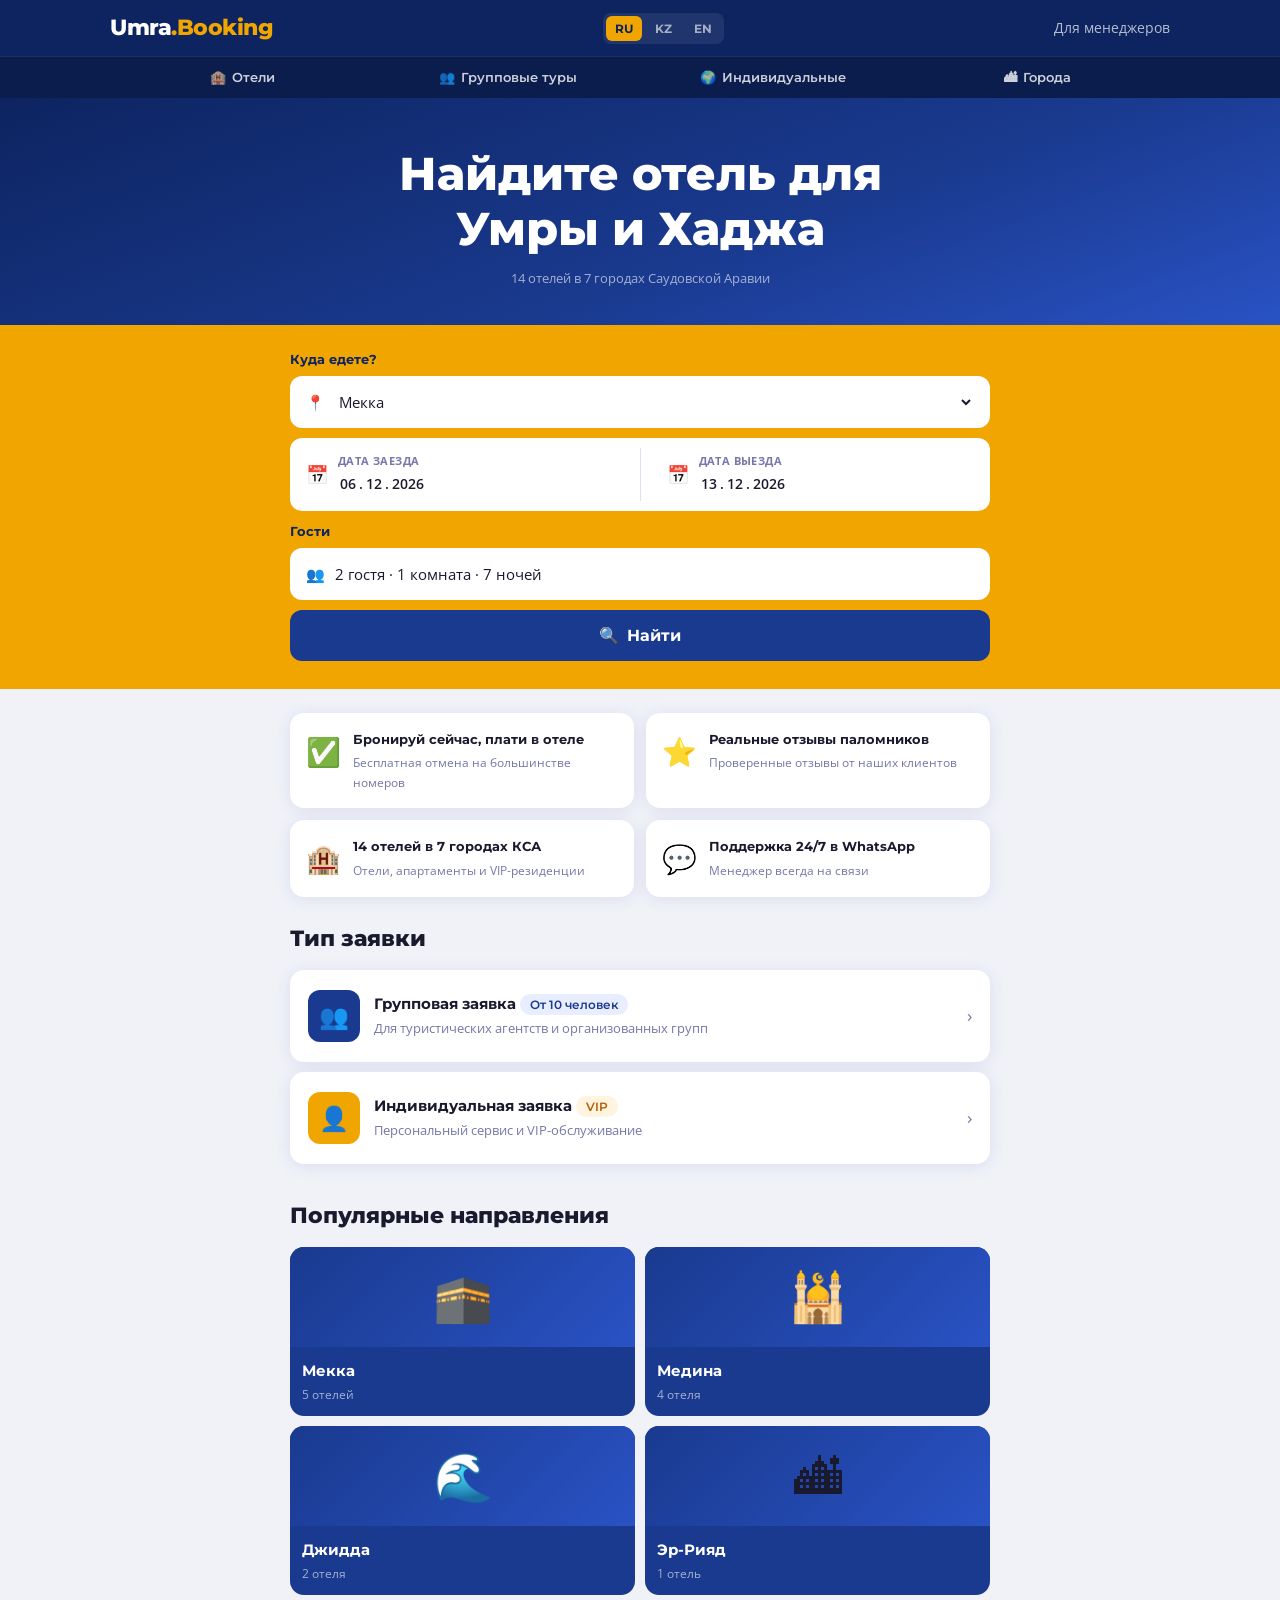
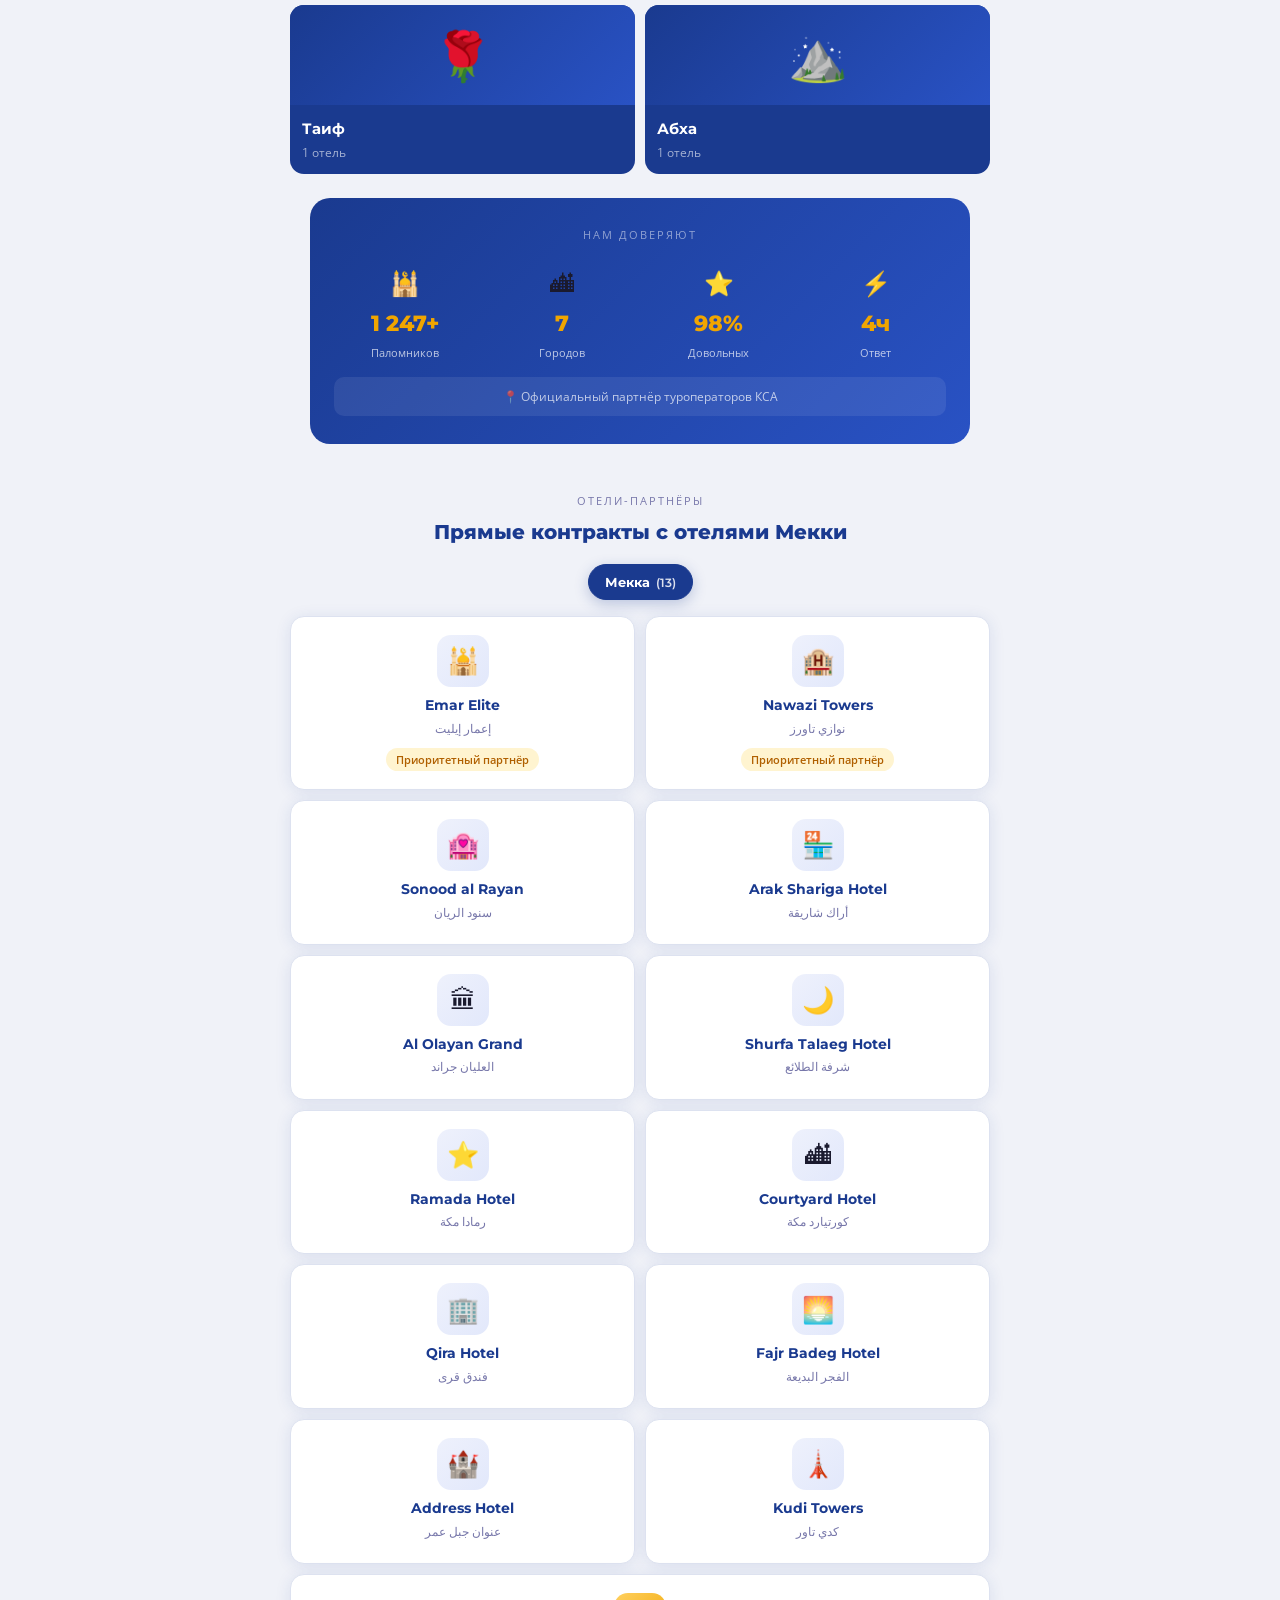
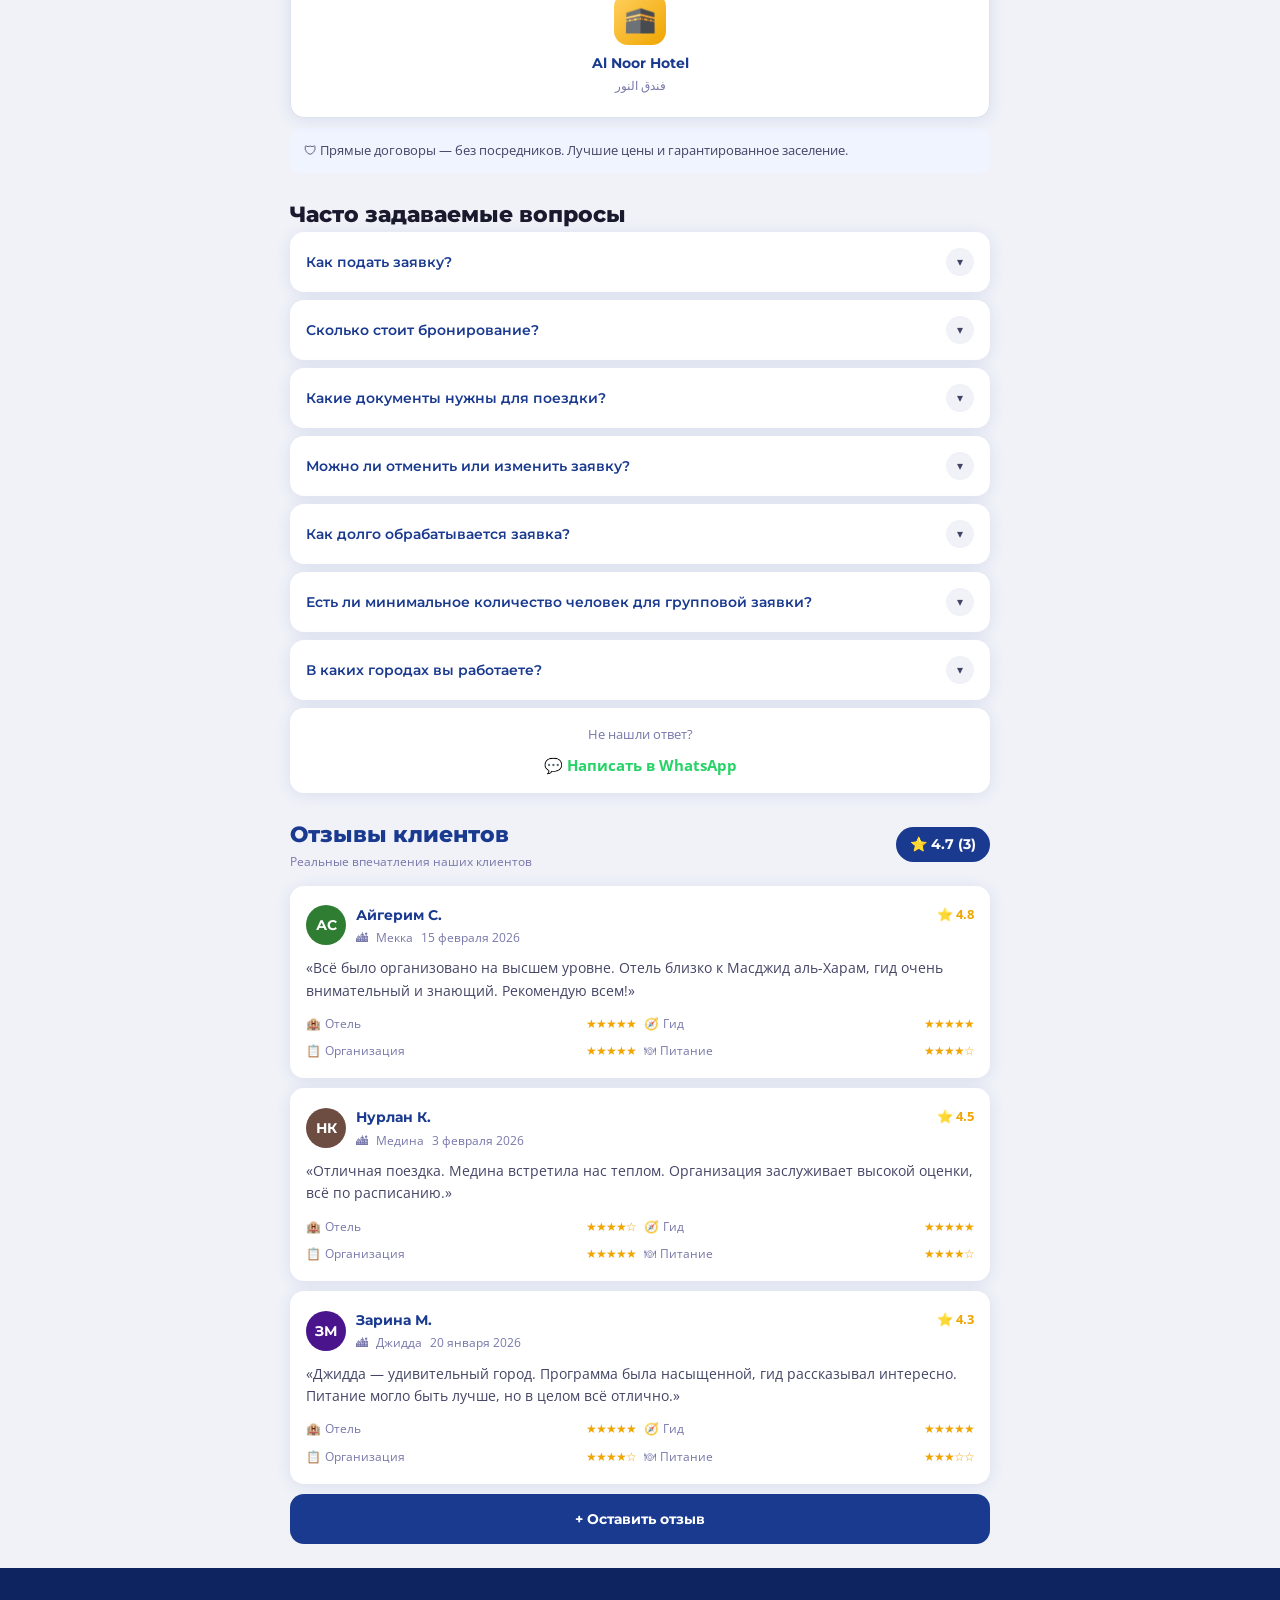
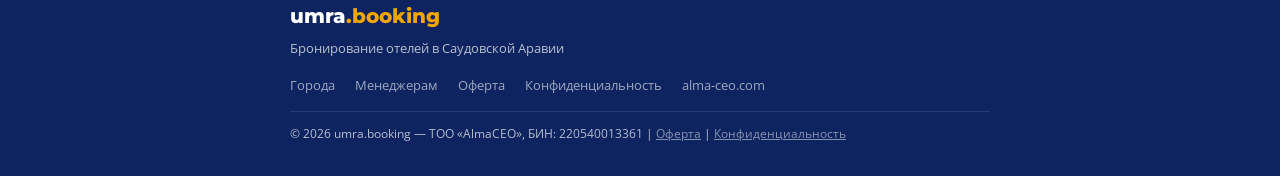
==== index.html @ 67dffdea "Обновил index.html" ====
<!DOCTYPE html>
<html lang="ru">
<head>
  <meta charset="UTF-8" />
  <meta name="viewport" content="width=device-width, initial-scale=1.0" />
  <title>Umra.Booking — Найдите отель для Умры и Хаджа</title>
  <meta name="description" content="14 отелей в 7 городах Саудовской Аравии. Групповые и индивидуальные заявки. Ответ в течение 4 часов." />
  <link rel="preconnect" href="https://fonts.googleapis.com" />
  <link rel="preconnect" href="https://fonts.gstatic.com" crossorigin />
  <link href="https://fonts.googleapis.com/css2?family=Montserrat:wght@400;500;600;700;800&family=Open+Sans:wght@400;500;600&display=swap" rel="stylesheet" />
  <style>
    *, *::before, *::after { box-sizing: border-box; margin: 0; padding: 0; }
    :root {
      --blue: #1a3a8f;
      --blue-dark: #0d2460;
      --blue-mid: #2952c4;
      --gold: #f0a500;
      --gold-light: #ffd060;
      --bg: #f0f2f8;
      --white: #ffffff;
      --text: #1a1a2e;
      --text-mid: #444466;
      --text-light: #7777aa;
      --border: #dde2f0;
      --radius: 14px;
      --shadow: 0 2px 16px rgba(26,58,143,0.10);
    }
    html { scroll-behavior: smooth; }
    body { font-family: 'Open Sans', sans-serif; background: var(--bg); color: var(--text); line-height: 1.6; }

    /* PAGE SYSTEM */
    .page { display: none; }
    .page.active { display: block; }

    /* HEADER */
    header {
      background: var(--blue-dark);
      position: sticky; top: 0; z-index: 200;
    }
    .header-top {
      max-width: 1100px; margin: 0 auto;
      padding: 0 20px; height: 56px;
      display: flex; align-items: center; justify-content: space-between;
    }
    .logo {
      font-family: 'Montserrat', sans-serif;
      font-weight: 800; font-size: 22px;
      color: var(--white); text-decoration: none; letter-spacing: -0.5px;
    }
    .logo span { color: var(--gold); }
    .header-manager {
      font-size: 14px; color: rgba(255,255,255,0.7);
      cursor: pointer; text-decoration: none;
      transition: color 0.2s;
    }
    .header-manager:hover { color: var(--white); }

    /* LANGUAGE SWITCH */
    .lang-switch {
      display: flex; gap: 4px;
      background: rgba(255,255,255,0.08);
      border-radius: 8px; padding: 3px;
    }
    .lang-btn {
      font-family: 'Montserrat', sans-serif;
      font-size: 12px; font-weight: 700;
      color: rgba(255,255,255,0.6);
      background: none; border: none; border-radius: 6px;
      padding: 5px 9px; cursor: pointer;
      transition: background 0.2s, color 0.2s;
    }
    .lang-btn:hover { color: rgba(255,255,255,0.9); }
    .lang-btn.active { background: var(--gold); color: var(--blue-dark); }
    .lang-switch--light { background: var(--bg); }
    .lang-switch--light .lang-btn { color: var(--text-light); }
    .lang-switch--light .lang-btn:hover { color: var(--blue); }
    .lang-switch--light .lang-btn.active { background: var(--blue); color: var(--white); }

    .header-nav {
      background: rgba(0,0,0,0.2);
      border-top: 1px solid rgba(255,255,255,0.08);
    }
    .header-nav-inner {
      max-width: 1100px; margin: 0 auto;
      padding: 0 20px;
      display: grid; grid-template-columns: repeat(4, 1fr);
      gap: 0;
    }
    .header-nav a {
      font-family: 'Montserrat', sans-serif;
      font-size: 13px; font-weight: 600;
      color: rgba(255,255,255,0.8);
      text-decoration: none;
      padding: 10px 8px;
      white-space: nowrap;
      overflow: hidden; text-overflow: ellipsis;
      transition: color 0.2s;
      display: flex; align-items: center; justify-content: center; gap: 6px;
      text-align: center;
    }
    .header-nav a:hover { color: var(--white); }

    /* ===== MOBILE: header-nav как сетка 2x2, текст переносится, не обрезается ===== */
    @media (max-width: 640px) {
      .header-nav-inner {
        grid-template-columns: repeat(2, 1fr);
        padding: 0 8px;
      }
      .header-nav a {
        font-size: 11.5px;
        white-space: normal;
        overflow: visible;
        text-overflow: clip;
        line-height: 1.25;
        padding: 9px 4px;
        gap: 4px;
        border-bottom: 1px solid rgba(255,255,255,0.06);
      }
      .header-nav a:nth-child(odd) { border-right: 1px solid rgba(255,255,255,0.06); }
      .header-nav a:nth-child(3), .header-nav a:nth-child(4) { border-bottom: none; }
    }
    @media (max-width: 360px) {
      .header-nav a { font-size: 10.5px; }
    }

    /* HERO */
    .hero {
      background: linear-gradient(160deg, #0d2460 0%, #1a3a8f 60%, #2952c4 100%);
      padding: 48px 20px 36px;
      text-align: center; color: var(--white);
    }
    .hero h1 {
      font-family: 'Montserrat', sans-serif;
      font-size: clamp(26px, 5vw, 46px);
      font-weight: 800; line-height: 1.2;
      margin-bottom: 12px;
    }
    .hero-sub2 { font-size: 13px; opacity: 0.6; }

    /* SEARCH BOX */
    .search-box {
      background: var(--gold);
      padding: 24px 20px 28px;
    }
    .search-inner { max-width: 700px; margin: 0 auto; }
    .search-label {
      font-family: 'Montserrat', sans-serif;
      font-size: 13px; font-weight: 700;
      color: var(--blue-dark); margin-bottom: 6px;
    }
    .search-field {
      background: var(--white);
      border-radius: 12px;
      padding: 14px 16px;
      margin-bottom: 10px;
      cursor: pointer;
      display: flex; align-items: center; gap: 10px;
      font-size: 15px; color: var(--text);
      border: none; width: 100%;
      font-family: 'Open Sans', sans-serif;
      text-align: left;
    }
    .search-field select {
      border: none; outline: none; width: 100%;
      font-size: 15px; font-family: 'Open Sans', sans-serif;
      background: transparent; color: var(--text);
      cursor: pointer;
    }
    .search-field input[type="date"] {
      border: none; outline: none; width: 100%;
      font-size: 15px; font-family: 'Open Sans', sans-serif;
      background: transparent; color: var(--text); cursor: pointer;
    }
    /* ===== COMBINED DATE FIELD ===== */
    .search-date-combined {
      padding: 0; cursor: default; overflow: hidden;
      display: flex; align-items: stretch;
    }
    .date-half {
      flex: 1; position: relative;
      display: flex; align-items: center; gap: 10px;
      padding: 14px 16px; cursor: pointer;
      transition: background 0.15s; min-width: 0;
    }
    .date-half:active { background: rgba(26,58,143,0.05); }
    .date-half-icon {
      font-size: 18px; flex-shrink: 0; line-height: 1;
      color: var(--blue);
    }
    .date-half-body { flex: 1; min-width: 0; }
    .date-half-label {
      font-size: 11px; font-weight: 700; color: var(--text-light);
      text-transform: uppercase; letter-spacing: 0.4px;
      margin-bottom: 3px; white-space: nowrap;
    }
    .date-combined-divider {
      width: 1px; background: var(--border);
      margin: 10px 0; flex-shrink: 0; align-self: stretch;
    }
    /* date segments inside combined field */
    .date-half .date-seg-wrap {
      font-size: 14px; font-weight: 600;
      display: flex; align-items: baseline; flex-wrap: nowrap;
    }
    .search-date-combined .search-date-native {
      position: absolute; inset: 0; width: 100%; height: 100%;
      opacity: 0; pointer-events: none;
      border: none; padding: 0; margin: 0;
    }

    /* ===== MOBILE: дата — только тап открывает нативный календарь, без ручного ввода по сегментам ===== */
    @media (max-width: 640px) {
      .date-half .date-seg-wrap {
        pointer-events: none; /* визуальный текст, клики не перехватывает */
        cursor: pointer;
        user-select: none;
      }
      .date-half .date-seg-wrap.focused .date-seg.active {
        background: none; color: inherit; /* убираем визуальный "режим редактирования" на мобильном */
      }
      /* Сам нативный input растягиваем на всю плитку и делаем реально кликабельным —
         так браузер на телефоне гарантированно открывает свой системный календарь
         по тапу (надёжнее, чем программный showPicker()/click() из JS). */
      .date-half {
        cursor: pointer;
      }
      .date-half .search-date-native {
        position: absolute !important; inset: 0 !important; width: 100% !important; height: 100% !important;
        display: block !important; /* iOS Safari игнорирует width:100% на input[type=date] без display:block */
        opacity: 0 !important; pointer-events: auto !important;
        border: none !important; padding: 0 !important; margin: 0 !important; cursor: pointer !important;
        -webkit-appearance: none; appearance: none;
        z-index: 2 !important;
      }
    }
    /* OLD single-field date rules (kept for keyboard segments) */
    .search-date-field { position: relative; }
    .date-seg-wrap {
      flex: 1; outline: none; cursor: text;
      font-size: 15px; font-family: 'Open Sans', sans-serif;
      color: var(--text); user-select: none;
      display: flex; align-items: baseline;
    }
    .date-seg {
      display: inline-block; border-radius: 4px;
      padding: 1px 2px; transition: background 0.15s;
    }
    .date-seg.placeholder { color: var(--text-light); }
    .date-seg-wrap.focused .date-seg.active {
      background: rgba(26,58,143,0.12); color: var(--blue-dark);
    }
    .date-seg-dot { color: var(--text); margin: 0 1px; }
    .search-date-icon-btn {
      border: none; background: none; cursor: pointer;
      font-size: 17px; line-height: 1; padding: 4px;
      flex-shrink: 0; color: var(--text-light);
    }
    .search-date-field input[type="date"].search-date-native {
      position: absolute; inset: 0; width: 100%; height: 100%;
      opacity: 0; pointer-events: none;
      border: none; padding: 0; margin: 0;
    }
    .search-guests-display { flex: 1; }
    .search-guests-popup {
      display: none;
      background: var(--white); border-radius: 12px;
      padding: 16px; margin-bottom: 10px;
      box-shadow: var(--shadow);
      position: relative; z-index: 10;
    }
    .search-guests-popup.open { display: block; }
    .guests-row {
      display: flex; align-items: center;
      justify-content: space-between; margin-bottom: 12px;
    }
    .guests-label { font-size: 15px; font-weight: 600; }
    .guests-ctrl { display: flex; align-items: center; gap: 14px; }
    .guests-btn {
      width: 32px; height: 32px; border-radius: 50%;
      border: 2px solid var(--blue); background: none;
      cursor: pointer; font-size: 18px; color: var(--blue);
      display: flex; align-items: center; justify-content: center;
      font-weight: 700; transition: all 0.2s;
    }
    .guests-btn:hover { background: var(--blue); color: white; }
    .guests-count { font-size: 16px; font-weight: 700; min-width: 20px; text-align: center; }
    .guests-done {
      width: 100%; padding: 12px;
      background: var(--blue); color: white;
      border: none; border-radius: 10px;
      font-family: 'Montserrat', sans-serif;
      font-size: 14px; font-weight: 700; cursor: pointer;
    }
    /* Housing type pills */
    .housing-pills {
      display: flex; gap: 8px; margin-bottom: 14px;
    }
    .housing-pill {
      flex: 1; padding: 8px 4px; border-radius: 20px;
      border: 1.5px solid var(--border); background: none;
      font-family: 'Montserrat', sans-serif; font-size: 13px;
      font-weight: 600; color: var(--text-mid); cursor: pointer;
      transition: all 0.18s; text-align: center;
    }
    .housing-pill.active {
      background: var(--blue); border-color: var(--blue);
      color: white;
    }
    .search-btn {
      width: 100%; padding: 16px;
      background: var(--blue); color: white;
      border: none; border-radius: 12px;
      font-family: 'Montserrat', sans-serif;
      font-size: 16px; font-weight: 700;
      cursor: pointer; margin-top: 4px;
      display: flex; align-items: center; justify-content: center; gap: 8px;
      transition: all 0.2s;
    }
    .search-btn:hover { background: var(--blue-mid); }

    /* FEATURES */
    .features { background: var(--bg); padding: 24px 20px; }
    .features-grid {
      max-width: 700px; margin: 0 auto;
      display: grid; grid-template-columns: 1fr 1fr; gap: 12px;
    }
    .feature-card {
      background: var(--white); border-radius: var(--radius);
      padding: 16px; box-shadow: var(--shadow);
      display: flex; gap: 12px; align-items: flex-start;
    }
    .feature-icon-box { font-size: 28px; flex-shrink: 0; }
    .feature-title { font-family: 'Montserrat', sans-serif; font-weight: 700; font-size: 13px; margin-bottom: 4px; }
    .feature-desc { font-size: 12px; color: var(--text-light); }

    /* REQUEST TYPES */
    .req-types { background: var(--bg); padding: 0 20px 24px; }
    .req-types-title {
      font-family: 'Montserrat', sans-serif;
      font-weight: 800; font-size: 22px;
      max-width: 700px; margin: 0 auto 14px;
    }
    .req-card {
      background: var(--white); border-radius: var(--radius);
      padding: 18px 16px; box-shadow: var(--shadow);
      max-width: 700px; margin: 0 auto 10px;
      display: flex; align-items: center; gap: 14px;
      cursor: pointer; border: 2px solid transparent;
      transition: all 0.2s; text-decoration: none; color: var(--text);
    }
    .req-card:hover { border-color: var(--blue); }
    .req-icon-box {
      width: 52px; height: 52px; border-radius: 12px;
      display: flex; align-items: center; justify-content: center;
      font-size: 24px; flex-shrink: 0;
    }
    .req-icon-blue { background: var(--blue); }
    .req-icon-gold { background: var(--gold); }
    .req-info { flex: 1; }
    .req-name { font-family: 'Montserrat', sans-serif; font-weight: 700; font-size: 15px; }
    .req-desc { font-size: 13px; color: var(--text-light); margin-top: 2px; }
    .req-badge {
      background: #e8eeff; color: var(--blue);
      font-size: 12px; font-weight: 600;
      padding: 3px 10px; border-radius: 20px;
      white-space: nowrap;
    }
    .req-badge-vip { background: #fff4e0; color: #b85c00; }
    .req-arrow { color: var(--text-light); font-size: 18px; }

    /* CITIES */
    .cities-section { background: var(--bg); padding: 0 20px 24px; }
    .section-title {
      font-family: 'Montserrat', sans-serif;
      font-weight: 800; font-size: 22px;
      max-width: 700px; margin: 0 auto 14px;
    }
    .cities-grid {
      max-width: 700px; margin: 0 auto;
      display: grid; grid-template-columns: 1fr 1fr; gap: 10px;
    }
    .city-card {
      background: var(--blue); border-radius: var(--radius);
      overflow: hidden; cursor: pointer;
      transition: transform 0.2s, box-shadow 0.2s;
      text-decoration: none;
    }
    .city-card:hover { transform: translateY(-2px); box-shadow: 0 8px 24px rgba(26,58,143,0.25); }
    .city-img {
      height: 100px;
      display: flex; align-items: center; justify-content: center;
      font-size: 48px;
      background: linear-gradient(135deg, #1a3a8f, #2952c4);
    }
    .city-info { padding: 12px; }
    .city-name { font-family: 'Montserrat', sans-serif; font-weight: 700; font-size: 15px; color: var(--white); }
    .city-count { font-size: 12px; color: rgba(255,255,255,0.6); margin-top: 2px; }

    /* STATS */
    .stats-block {
      background: linear-gradient(135deg, #1a3a8f, #2952c4);
      margin: 0 20px 24px; border-radius: 20px;
      padding: 28px 24px; max-width: 660px;
      margin-left: auto; margin-right: auto;
    }
    .stats-header {
      text-align: center; font-size: 11px; letter-spacing: 2px;
      color: rgba(255,255,255,0.5); text-transform: uppercase;
      margin-bottom: 20px;
    }
    .stats-grid {
      display: grid; grid-template-columns: repeat(4, 1fr);
      gap: 16px; text-align: center; margin-bottom: 16px;
    }
    .stat-icon { font-size: 24px; margin-bottom: 4px; }
    .stat-num {
      font-family: 'Montserrat', sans-serif;
      font-weight: 800; font-size: 22px; color: var(--gold);
    }
    .stat-name { font-size: 11px; color: rgba(255,255,255,0.7); margin-top: 2px; }
    .stats-partner {
      background: rgba(255,255,255,0.08);
      border-radius: 10px; padding: 10px 14px;
      font-size: 12px; color: rgba(255,255,255,0.7);
      text-align: center;
      display: flex; align-items: center; gap: 8px; justify-content: center;
    }

    /* PARTNERS */
    .partners-section { padding: 0 20px 24px; }
    .partners-label {
      text-align: center; font-size: 11px; letter-spacing: 2px;
      color: var(--text-light); text-transform: uppercase;
      max-width: 700px; margin: 0 auto 6px;
    }
    .partners-title {
      font-family: 'Montserrat', sans-serif;
      font-weight: 800; font-size: 20px; color: var(--blue);
      max-width: 700px; margin: 0 auto 16px; text-align: center;
    }

    /* City tabs */
    .partners-city-tabs {
      max-width: 700px; margin: 0 auto 16px;
      display: flex; flex-wrap: wrap; gap: 8px; justify-content: center;
    }
    .partner-city-tab {
      display: inline-flex; align-items: center; gap: 6px;
      font-family: 'Montserrat', sans-serif; font-weight: 700; font-size: 13px;
      background: var(--white); color: var(--blue);
      border: 1.5px solid var(--border); border-radius: 20px;
      padding: 9px 16px; cursor: pointer;
      transition: background 0.2s, border-color 0.2s, color 0.2s, box-shadow 0.2s;
      -webkit-tap-highlight-color: transparent;
    }
    .partner-city-tab:hover { border-color: var(--blue-mid); }
    .partner-city-tab.active {
      background: var(--blue); border-color: var(--blue); color: var(--white);
      box-shadow: 0 4px 14px rgba(26,58,143,0.25);
    }
    .partner-city-tab-count { font-weight: 600; font-size: 12px; opacity: 0.7; }
    .partner-city-tab.active .partner-city-tab-count { opacity: 0.85; }

    .partners-all-grid {
      max-width: 700px; margin: 0 auto;
      display: grid; grid-template-columns: 1fr 1fr; gap: 10px; margin-bottom: 10px;
    }
    .partner-card {
      position: relative;
      background: var(--white); border-radius: var(--radius);
      padding: 18px 14px; box-shadow: var(--shadow);
      text-align: center; border: 1.5px solid var(--border);
      text-decoration: none; color: inherit; display: block;
      transition: transform 0.2s, border-color 0.2s, box-shadow 0.2s;
    }
    .partner-card:hover {
      transform: translateY(-2px);
      border-color: var(--blue); box-shadow: 0 8px 20px rgba(26,58,143,0.16);
    }
    .partner-card.is-hidden { display: none; }
    .partner-card-wide { grid-column: 1 / -1; }
    .partner-icon {
      width: 52px; height: 52px; margin: 0 auto 10px;
      display: flex; align-items: center; justify-content: center;
      font-size: 26px; border-radius: 14px;
      background: linear-gradient(135deg, #eef1fc, #e2e8fb);
    }
    .partner-card-wide .partner-icon { background: linear-gradient(135deg, var(--gold-light), var(--gold)); }
    .partner-name { font-family: 'Montserrat', sans-serif; font-weight: 700; font-size: 14px; color: var(--blue); line-height: 1.25; }
    .partner-arabic { font-size: 12px; color: var(--text-light); margin: 4px 0; direction: rtl; }
    .partner-badge {
      display: inline-block;
      background: #fff4d0; color: #b06000;
      font-size: 11px; font-weight: 600;
      padding: 3px 10px; border-radius: 20px; margin-top: 6px;
    }
    .partners-note {
      max-width: 700px; margin: 12px auto 0;
      background: #f0f4ff; border-radius: 10px;
      padding: 12px 14px; font-size: 13px; color: var(--text-mid);
      display: flex; align-items: center; gap: 8px;
    }

    /* FAQ */
    .faq-section { background: var(--bg); padding: 0 20px 24px; }
    .faq-item {
      background: var(--white); border-radius: var(--radius);
      max-width: 700px; margin: 0 auto 8px;
      overflow: hidden; box-shadow: var(--shadow);
    }
    .faq-q {
      padding: 16px; cursor: pointer;
      display: flex; justify-content: space-between; align-items: center;
      gap: 12px;
    }
    .faq-q-text { }
    .faq-q-main { font-family: 'Montserrat', sans-serif; font-weight: 600; font-size: 14px; color: var(--blue); }
    .faq-chevron {
      width: 28px; height: 28px; border-radius: 50%;
      background: var(--bg); border: none; cursor: pointer;
      display: flex; align-items: center; justify-content: center;
      font-size: 12px; color: var(--text-mid); flex-shrink: 0;
      transition: transform 0.2s;
    }
    .faq-item.open .faq-chevron { transform: rotate(180deg); }
    .faq-a {
      display: none; padding: 0 16px 16px;
      font-size: 14px; color: var(--text-mid); line-height: 1.6;
    }
    .faq-item.open .faq-a { display: block; }
    .faq-wa {
      max-width: 700px; margin: 0 auto;
      background: var(--white); border-radius: var(--radius);
      padding: 16px; text-align: center; box-shadow: var(--shadow);
    }
    .faq-wa-text { font-size: 13px; color: var(--text-light); margin-bottom: 8px; }
    .faq-wa-link {
      color: #25d366; font-weight: 700; font-size: 15px;
      text-decoration: none; display: flex; align-items: center;
      justify-content: center; gap: 6px;
    }

    /* REVIEWS */
    .reviews-section { background: var(--bg); padding: 0 20px 24px; }
    .reviews-header {
      max-width: 700px; margin: 0 auto 14px;
      display: flex; justify-content: space-between; align-items: center;
    }
    .reviews-title-block { }
    .reviews-title { font-family: 'Montserrat', sans-serif; font-weight: 800; font-size: 22px; color: var(--blue); }
    .reviews-kaz { font-size: 12px; color: var(--text-light); }
    .reviews-rating {
      background: var(--blue); color: var(--white);
      padding: 6px 14px; border-radius: 20px;
      font-family: 'Montserrat', sans-serif;
      font-weight: 700; font-size: 14px;
      display: flex; align-items: center; gap: 4px;
    }
    .review-card {
      background: var(--white); border-radius: var(--radius);
      padding: 18px 16px; box-shadow: var(--shadow);
      max-width: 700px; margin: 0 auto 10px;
    }
    .review-head { display: flex; justify-content: space-between; align-items: flex-start; margin-bottom: 10px; }
    .review-author { display: flex; align-items: center; gap: 10px; }
    .review-avatar {
      width: 40px; height: 40px; border-radius: 50%;
      display: flex; align-items: center; justify-content: center;
      font-family: 'Montserrat', sans-serif; font-weight: 700;
      font-size: 14px; color: white; flex-shrink: 0;
    }
    .review-name { font-family: 'Montserrat', sans-serif; font-weight: 700; font-size: 14px; color: var(--blue); }
    .review-meta { font-size: 12px; color: var(--text-light); margin-top: 2px; display: flex; gap: 8px; align-items: center; }
    .review-star { color: var(--gold); font-weight: 700; font-size: 13px; display: flex; align-items: center; gap: 3px; }
    .review-text { font-size: 14px; color: var(--text-mid); line-height: 1.6; margin-bottom: 12px; }
    .review-cats { display: grid; grid-template-columns: 1fr 1fr; gap: 8px; }
    .review-cat { display: flex; align-items: center; gap: 6px; font-size: 12px; }
    .review-cat-name { color: var(--text-light); flex: 1; display: flex; align-items: center; gap: 4px; }
    .stars { color: var(--gold); font-size: 12px; letter-spacing: -1px; }
    .review-add {
      max-width: 700px; margin: 0 auto;
      background: var(--blue); color: white;
      border: none; border-radius: var(--radius);
      padding: 16px; width: 100%; cursor: pointer;
      font-family: 'Montserrat', sans-serif; font-weight: 700; font-size: 14px;
      display: flex; align-items: center; justify-content: center; gap: 6px;
      transition: all 0.2s;
    }
    .review-add:hover { background: var(--blue-mid); }

    /* REVIEW MODAL */
    .modal-overlay {
      display: none; position: fixed; inset: 0; z-index: 9000;
      background: rgba(10,20,60,0.55); backdrop-filter: blur(3px);
      justify-content: center; align-items: flex-end;
      padding-bottom: 0;
    }
    .modal-overlay.open { display: flex; }
    .modal-card {
      background: var(--white); border-radius: 20px 20px 0 0;
      width: 100%; max-width: 540px; max-height: 92vh;
      overflow-y: auto; padding: 24px 20px 40px;
      position: relative; box-shadow: 0 -4px 40px rgba(26,58,143,0.18);
      animation: slideUp 0.25s ease;
    }
    @keyframes slideUp { from { transform: translateY(60px); opacity: 0; } to { transform: none; opacity: 1; } }
    .modal-close {
      position: absolute; top: 16px; right: 16px;
      background: var(--bg); border: none; border-radius: 50%;
      width: 32px; height: 32px; font-size: 16px; cursor: pointer;
      color: var(--text-mid); line-height: 32px; text-align: center;
    }
    .modal-title {
      font-family: 'Montserrat', sans-serif; font-weight: 700;
      font-size: 20px; color: var(--blue-dark); margin-bottom: 20px;
      padding-right: 40px;
    }
    /* Star ratings */
    .rv-ratings { display: flex; flex-direction: column; gap: 10px; }
    .rv-rating-row { display: flex; align-items: center; justify-content: space-between; }
    .rv-cat-label { font-size: 14px; color: var(--text-mid); }
    .rv-stars { display: flex; gap: 4px; }
    .rv-star {
      font-size: 28px; color: var(--border); cursor: pointer;
      transition: color 0.15s; line-height: 1; user-select: none;
    }
    .rv-star.active { color: var(--gold); }
    .rv-star:hover { color: var(--gold-light); }

    /* FOOTER */
    footer { background: var(--blue-dark); color: rgba(255,255,255,0.7); padding: 32px 20px; }
    .footer-inner { max-width: 700px; margin: 0 auto; }
    .footer-logo { font-family: 'Montserrat', sans-serif; font-weight: 800; font-size: 20px; color: white; margin-bottom: 6px; }
    .footer-logo span { color: var(--gold); }
    .footer-desc { font-size: 13px; margin-bottom: 16px; }
    .footer-links { display: flex; gap: 20px; flex-wrap: wrap; margin-bottom: 16px; }
    .footer-link { font-size: 13px; color: rgba(255,255,255,0.6); text-decoration: none; }
    .footer-link:hover { color: white; }
    .footer-copy { font-size: 12px; border-top: 1px solid rgba(255,255,255,0.1); padding-top: 12px; }
    .footer-copy a { color: rgba(255,255,255,0.5); }

    /* ===== FORM PAGES ===== */
    .form-page-header {
      background: linear-gradient(160deg, #0d2460 0%, #1a3a8f 100%);
      padding: 20px; color: white;
    }
    .back-btn {
      font-size: 14px; color: rgba(255,255,255,0.7);
      cursor: pointer; margin-bottom: 16px;
      display: flex; align-items: center; gap: 6px;
      background: none; border: none; padding: 0;
      font-family: 'Open Sans', sans-serif;
    }
    .back-btn:hover { color: white; }
    .form-page-title-row { display: flex; align-items: center; gap: 14px; }
    .form-page-icon {
      width: 52px; height: 52px; background: rgba(255,255,255,0.15);
      border-radius: 14px; display: flex; align-items: center;
      justify-content: center; font-size: 24px; flex-shrink: 0;
    }
    .form-page-brand { font-size: 12px; color: var(--gold); margin-bottom: 4px; }
    .form-page-brand span { color: var(--gold); }
    .form-page-h1 { font-family: 'Montserrat', sans-serif; font-weight: 800; font-size: 20px; }
    .form-page-progress { height: 3px; background: linear-gradient(90deg, var(--gold), var(--gold-light)); }
    .form-body { padding: 20px; }
    .form-card {
      background: white; border-radius: 20px;
      padding: 24px 20px; box-shadow: var(--shadow);
      max-width: 700px; margin: 0 auto;
    }
    .form-group { margin-bottom: 18px; }
    .form-label {
      font-family: 'Montserrat', sans-serif;
      font-weight: 700; font-size: 13px; color: var(--blue);
      margin-bottom: 3px;
    }
    .form-input, .form-select, .form-textarea {
      width: 100%; padding: 13px 16px;
      border: 1.5px solid var(--border);
      border-radius: 12px;
      font-family: 'Open Sans', sans-serif;
      font-size: 15px; color: var(--text);
      background: #fafbff; outline: none;
      transition: border 0.2s, box-shadow 0.2s;
      appearance: none;
    }
    .form-input:focus, .form-select:focus, .form-textarea:focus {
      border-color: var(--blue);
      box-shadow: 0 0 0 3px rgba(26,58,143,0.10);
      background: white;
    }
    .form-input-suffix {
      position: relative;
    }
    .form-input-suffix .form-input { padding-right: 40px; }
    .form-input-suffix-icon {
      position: absolute; right: 14px; top: 50%;
      transform: translateY(-50%);
      color: var(--text-light); font-size: 14px;
    }
    .form-textarea { resize: vertical; min-height: 90px; }
    .form-hint { font-size: 12px; color: var(--text-light); margin-top: 5px; }
    .form-checkbox {
      display: flex; align-items: flex-start; gap: 10px;
      margin-bottom: 18px;
    }
    .form-checkbox input { margin-top: 3px; width: 18px; height: 18px; flex-shrink: 0; accent-color: var(--blue); }
    .form-checkbox-label { font-size: 13px; color: var(--text-mid); line-height: 1.5; }
    .form-checkbox-label a { color: var(--blue); }
    .form-submit {
      width: 100%; padding: 17px;
      background: linear-gradient(135deg, var(--blue-dark), var(--blue-mid));
      color: white; border: none; border-radius: 14px;
      font-family: 'Montserrat', sans-serif; font-weight: 700; font-size: 15px;
      cursor: pointer; transition: all 0.2s;
    }
    .form-submit:hover { opacity: 0.9; transform: translateY(-1px); box-shadow: 0 6px 20px rgba(26,58,143,0.3); }
    .form-submit-note { text-align: center; font-size: 12px; color: var(--text-light); margin-top: 10px; }
    .form-success {
      display: none; text-align: center; padding: 30px 20px;
    }
    .form-success-icon { font-size: 56px; margin-bottom: 16px; }
    .form-success-title { font-family: 'Montserrat', sans-serif; font-weight: 800; font-size: 22px; color: var(--blue); margin-bottom: 8px; }
    .form-success-text { font-size: 15px; color: var(--text-mid); margin-bottom: 24px; }
    .form-success-wa {
      display: inline-flex; align-items: center; gap: 8px;
      background: #25d366; color: white;
      padding: 14px 28px; border-radius: 12px;
      text-decoration: none;
      font-family: 'Montserrat', sans-serif; font-weight: 700; font-size: 14px;
    }

    /* MANAGER PAGE */
    .manager-page {
      min-height: 100vh; background: var(--bg);
      display: flex; align-items: center; justify-content: center;
      padding: 40px 20px;
    }
    .manager-card {
      background: white; border-radius: 20px;
      padding: 40px 32px; width: 100%; max-width: 380px;
      box-shadow: 0 8px 32px rgba(26,58,143,0.12);
      text-align: center;
    }
    .manager-icon {
      width: 64px; height: 64px; background: var(--blue);
      border-radius: 16px; margin: 0 auto 16px;
      display: flex; align-items: center; justify-content: center;
      font-size: 28px;
    }
    .manager-brand { font-family: 'Montserrat', sans-serif; font-weight: 800; font-size: 20px; margin-bottom: 4px; }
    .manager-brand span { color: var(--gold); }
    .manager-sub { font-size: 13px; color: var(--text-light); margin-bottom: 24px; }
    .manager-label { font-family: 'Montserrat', sans-serif; font-weight: 700; font-size: 13px; color: var(--blue); text-align: left; margin-bottom: 6px; }
    .manager-input {
      width: 100%; padding: 13px 16px;
      border: 1.5px solid var(--border); border-radius: 12px;
      font-size: 15px; outline: none; margin-bottom: 14px;
      transition: border 0.2s;
    }
    .manager-input:focus { border-color: var(--blue); }
    .manager-btn {
      width: 100%; padding: 15px;
      background: linear-gradient(135deg, var(--blue-dark), var(--blue-mid));
      color: white; border: none; border-radius: 12px;
      font-family: 'Montserrat', sans-serif; font-weight: 700; font-size: 15px;
      cursor: pointer; margin-bottom: 14px;
    }
    .manager-back { font-size: 13px; color: var(--text-light); cursor: pointer; text-decoration: none; }
    .manager-error { color: #e53935; font-size: 13px; margin-bottom: 10px; display: none; }

    /* UTILS */
    .max700 { max-width: 700px; margin: 0 auto; }
    .section-gap { padding-top: 8px; }

  </style>
</head>
<body>

<!-- ========== MAIN PAGE ========== -->
<div id="page-main" class="page active">

  <header>
    <div class="header-top">
      <a href="#" class="logo" onclick="showPage('page-main')">Umra<span>.Booking</span></a>
      <div class="lang-switch">
        <button class="lang-btn" data-lang="ru" onclick="setLanguage('ru')">RU</button>
        <button class="lang-btn" data-lang="kz" onclick="setLanguage('kz')">KZ</button>
        <button class="lang-btn" data-lang="en" onclick="setLanguage('en')">EN</button>
      </div>
      <a href="#" class="header-manager" onclick="showPage('page-manager'); return false;" data-i18n="nav.manager_link">Для менеджеров</a>
    </div>
    <div class="header-nav">
      <div class="header-nav-inner">
        <a href="#cities">🏨 <span data-i18n="nav.hotels">Отели</span></a>
        <a href="#" onclick="showPage('page-group'); return false;">👥 <span data-i18n="nav.group">Групповые туры</span></a>
        <a href="#" onclick="showPage('page-individual'); return false;">🌍 <span data-i18n="nav.individual">Индивидуальные</span></a>
        <a href="#cities">🏙 <span data-i18n="nav.cities">Города</span></a>
      </div>
    </div>
  </header>

  <!-- HERO -->
  <div class="hero">
    <h1><span data-i18n="hero.title_line1">Найдите отель для</span><br><span data-i18n="hero.title_line2">Умры и Хаджа</span></h1>
    <div class="hero-sub2" data-i18n="hero.subtitle">14 отелей в 7 городах Саудовской Аравии</div>
  </div>

  <!-- SEARCH -->
  <div class="search-box">
    <div class="search-inner">
      <div class="search-label" data-i18n="search.title">Куда едете?</div>
      <div class="search-field">
        <span>📍</span>
        <select id="search-city">
          <option value="mecca" data-i18n="cities.mecca">🕋 Мекка</option>
          <option value="medina" data-i18n="cities.medina">🕌 Медина</option>
          <option value="jeddah" data-i18n="cities.jeddah">🌊 Джидда</option>
          <option value="riyadh" data-i18n="cities.riyadh">🏙 Эр-Рияд</option>
          <option value="taif" data-i18n="cities.taif">🌹 Таиф</option>
          <option value="abha" data-i18n="cities.abha">⛰️ Абха</option>
          <option value="alula" data-i18n="cities.alula">🏛 Аль-Ула</option>
        </select>
      </div>

      <div class="search-field search-date-combined">
        <!-- Левая половина: Дата заезда -->
        <div class="date-half" id="date-half-checkin" role="button" tabindex="0" aria-label="Дата заезда">
          <span class="date-half-icon">📅</span>
          <div class="date-half-body">
            <div class="date-half-label" data-i18n="search.checkin">Дата заезда</div>
            <div class="date-seg-wrap" id="search-checkin-wrap" tabindex="0">
              <span class="date-seg date-seg-day" data-seg="day" data-key="checkin">00</span><span class="date-seg-dot">.</span><span class="date-seg date-seg-month" data-seg="month" data-key="checkin">00</span><span class="date-seg-dot">.</span><span class="date-seg date-seg-year" data-seg="year" data-key="checkin">2000</span>
            </div>
          </div>
          <input type="date" class="search-date-native" id="search-checkin-native" />
        </div>
        <div class="date-combined-divider"></div>
        <!-- Правая половина: Дата выезда -->
        <div class="date-half" id="date-half-checkout" role="button" tabindex="0" aria-label="Дата выезда">
          <span class="date-half-icon">📅</span>
          <div class="date-half-body">
            <div class="date-half-label" data-i18n="search.checkout">Дата выезда</div>
            <div class="date-seg-wrap" id="search-checkout-wrap" tabindex="0">
              <span class="date-seg date-seg-day" data-seg="day" data-key="checkout">00</span><span class="date-seg-dot">.</span><span class="date-seg date-seg-month" data-seg="month" data-key="checkout">00</span><span class="date-seg-dot">.</span><span class="date-seg date-seg-year" data-seg="year" data-key="checkout">2000</span>
            </div>
          </div>
          <input type="date" class="search-date-native" id="search-checkout-native" />
        </div>
      </div>

      <div class="search-label" data-i18n="search.guests">Гости</div>
      <div class="search-field" id="guests-field" role="button" tabindex="0" aria-haspopup="true" aria-expanded="false" aria-controls="guests-popup">
        <span>👥</span>
        <div class="search-guests-display" id="guests-display">2 Гостя  1 Комната · 7 Ночей</div>
      </div>
      <div class="search-guests-popup" id="guests-popup">
        <!-- Тип жилья -->
        <div class="guests-label" style="margin-bottom:8px;" data-i18n="search.housing_type">Тип жилья</div>
        <div class="housing-pills" id="housing-pills">
          <button class="housing-pill active" data-housing="house" onclick="setHousing('house')" data-i18n="search.housing_house">Дом</button>
          <button class="housing-pill" data-housing="villa" onclick="setHousing('villa')" data-i18n="search.housing_villa">Вилла</button>
          <button class="housing-pill" data-housing="apartment" onclick="setHousing('apartment')" data-i18n="search.housing_apt">Квартира</button>
        </div>
        <div class="guests-row">
          <div class="guests-label" data-i18n="search.adults">Взрослые</div>
          <div class="guests-ctrl">
            <button class="guests-btn" onclick="changeGuests(-1)">−</button>
            <div class="guests-count" id="guests-count">2</div>
            <button class="guests-btn" onclick="changeGuests(1)">+</button>
          </div>
        </div>
        <div class="guests-row" id="rooms-row">
          <div class="guests-label" data-i18n="search.rooms">Комнаты</div>
          <div class="guests-ctrl">
            <button class="guests-btn" onclick="changeRooms(-1)">−</button>
            <div class="guests-count" id="rooms-count">1</div>
            <button class="guests-btn" onclick="changeRooms(1)">+</button>
          </div>
        </div>
        <div class="guests-row">
          <div class="guests-label" data-i18n="search.days">Дни</div>
          <div class="guests-ctrl">
            <button class="guests-btn" onclick="changeDays(-1)">−</button>
            <div class="guests-count" id="days-count">7</div>
            <button class="guests-btn" onclick="changeDays(1)">+</button>
          </div>
        </div>
        <button class="guests-done" onclick="closeGuests()" data-i18n="search.done">Готово</button>
      </div>

      <button class="search-btn" onclick="handleSearch()">
        🔍 <span data-i18n="search.btn">Найти</span>
      </button>
    </div>
  </div>

  <!-- FEATURES -->
  <div class="features">
    <div class="features-grid">
      <div class="feature-card">
        <div class="feature-icon-box">✅</div>
        <div>
          <div class="feature-title" data-i18n="features.f1_title">Бронируй сейчас, плати в отеле</div>
          <div class="feature-desc" data-i18n="features.f1_desc">Бесплатная отмена на большинстве номеров</div>
        </div>
      </div>
      <div class="feature-card">
        <div class="feature-icon-box">⭐</div>
        <div>
          <div class="feature-title" data-i18n="features.f2_title">Реальные отзывы паломников</div>
          <div class="feature-desc" data-i18n="features.f2_desc">Проверенные отзывы от наших клиентов</div>
        </div>
      </div>
      <div class="feature-card">
        <div class="feature-icon-box">🏨</div>
        <div>
          <div class="feature-title" data-i18n="features.f3_title">14 отелей в 7 городах КСА</div>
          <div class="feature-desc" data-i18n="features.f3_desc">Отели, апартаменты и VIP-резиденции</div>
        </div>
      </div>
      <div class="feature-card">
        <div class="feature-icon-box">💬</div>
        <div>
          <div class="feature-title" data-i18n="features.f4_title">Поддержка 24/7 в WhatsApp</div>
          <div class="feature-desc" data-i18n="features.f4_desc">Менеджер всегда на связи</div>
        </div>
      </div>
    </div>
  </div>

  <!-- REQUEST TYPES -->
  <div class="req-types">
    <div class="req-types-title" data-i18n="reqtypes.title">Тип заявки</div>
    <a class="req-card" href="#" onclick="showPage('page-group'); return false;">
      <div class="req-icon-box req-icon-blue">👥</div>
      <div class="req-info">
        <div class="req-name"><span data-i18n="reqtypes.group_name">Групповая заявка</span> <span class="req-badge" data-i18n="reqtypes.group_badge">От 10 человек</span></div>
        <div class="req-desc" data-i18n="reqtypes.group_desc">Для туристических агентств и организованных групп</div>
      </div>
      <div class="req-arrow">›</div>
    </a>
    <a class="req-card" href="#" onclick="showPage('page-individual'); return false;">
      <div class="req-icon-box req-icon-gold">👤</div>
      <div class="req-info">
        <div class="req-name"><span data-i18n="reqtypes.individual_name">Индивидуальная заявка</span> <span class="req-badge req-badge-vip" data-i18n="reqtypes.individual_badge">VIP</span></div>
        <div class="req-desc" data-i18n="reqtypes.individual_desc">Жеке өтінім — персональный сервис и VIP-обслуживание</div>
      </div>
      <div class="req-arrow">›</div>
    </a>
  </div>

  <!-- CITIES -->
  <div class="cities-section" id="cities">
    <div class="section-title" data-i18n="cities.section_title">Популярные направления</div>
    <div class="cities-grid">
      <div class="city-card">
        <div class="city-img">🕋</div>
        <div class="city-info">
          <div class="city-name" data-i18n="cities.mecca">Мекка</div>
          <div class="city-count" data-count="5">5 отелей</div>
        </div>
      </div>
      <div class="city-card">
        <div class="city-img">🕌</div>
        <div class="city-info">
          <div class="city-name" data-i18n="cities.medina">Медина</div>
          <div class="city-count" data-count="4">4 отеля</div>
        </div>
      </div>
      <div class="city-card">
        <div class="city-img">🌊</div>
        <div class="city-info">
          <div class="city-name" data-i18n="cities.jeddah">Джидда</div>
          <div class="city-count" data-count="2">2 отеля</div>
        </div>
      </div>
      <div class="city-card">
        <div class="city-img">🏙</div>
        <div class="city-info">
          <div class="city-name" data-i18n="cities.riyadh">Эр-Рияд</div>
          <div class="city-count" data-count="1">1 отель</div>
        </div>
      </div>
      <div class="city-card">
        <div class="city-img">🌹</div>
        <div class="city-info">
          <div class="city-name" data-i18n="cities.taif">Таиф</div>
          <div class="city-count" data-count="1">1 отель</div>
        </div>
      </div>
      <div class="city-card">
        <div class="city-img">⛰️</div>
        <div class="city-info">
          <div class="city-name" data-i18n="cities.abha">Абха</div>
          <div class="city-count" data-count="1">1 отель</div>
        </div>
      </div>
    </div>
  </div>

  <!-- STATS -->
  <div style="padding: 0 0 24px;">
    <div class="stats-block">
      <div class="stats-header" data-i18n="stats.header">Нам доверяют</div>
      <div class="stats-grid">
        <div>
          <div class="stat-icon">🕌</div>
          <div class="stat-num">1 247+</div>
          <div class="stat-name" data-i18n="stats.pilgrims">Паломников</div>
        </div>
        <div>
          <div class="stat-icon">🏙</div>
          <div class="stat-num">7</div>
          <div class="stat-name" data-i18n="stats.cities">Городов</div>
        </div>
        <div>
          <div class="stat-icon">⭐</div>
          <div class="stat-num">98%</div>
          <div class="stat-name" data-i18n="stats.satisfied">Довольных</div>
        </div>
        <div>
          <div class="stat-icon">⚡</div>
          <div class="stat-num">4ч</div>
          <div class="stat-name" data-i18n="stats.response">Ответ</div>
        </div>
      </div>
      <div class="stats-partner" data-i18n="stats.partner_line">📍 Официальный партнёр туроператоров КСА</div>
    </div>
  </div>

  <!-- PARTNERS -->
  <div class="partners-section">
    <div class="partners-label" data-i18n="partners.label">Отели-партнёры</div>
    <div class="partners-title" data-i18n="partners.title">Прямые контракты с отелями Мекки</div>

    <div class="partners-city-tabs" id="partnersCityTabs">
      <button type="button" class="partner-city-tab active" data-city="mecca" onclick="filterPartnersByCity('mecca', this)">
        <span data-i18n="cities.mecca">🕋 Мекка</span><span class="partner-city-tab-count">(13)</span>
      </button>
    </div>

    <div class="partners-all-grid" id="partnersGrid">
      <a href="https://www.instagram.com/s/aGlnaGxpZ2h0OjE4MTExODc0NDgwNTQ5NTI3?story_media_id=3800598924273510610&igsh=MWhja2l5YjF5bzVnZg==" class="partner-card" data-city="mecca">
        <div class="partner-icon">🕌</div>
        <div class="partner-name">Emar Elite</div>
        <div class="partner-arabic">إعمار إيليت</div>
        <span class="partner-badge" data-i18n="partners.badge">Приоритетный партнёр</span>
      </a>
      <a href="#" class="partner-card" data-city="mecca">
        <div class="partner-icon">🏨</div>
        <div class="partner-name">Nawazi Towers</div>
        <div class="partner-arabic">نوازي تاورز</div>
        <span class="partner-badge" data-i18n="partners.badge">Приоритетный партнёр</span>
      </a>
      <a href="#" class="partner-card" data-city="mecca">
        <div class="partner-icon">🏩</div>
        <div class="partner-name">Sonood al Rayan</div>
        <div class="partner-arabic">سنود الريان</div>
      </a>
      <a href="#" class="partner-card" data-city="mecca">
        <div class="partner-icon">🏪</div>
        <div class="partner-name">Arak Shariga Hotel</div>
        <div class="partner-arabic">أراك شاريقة</div>
      </a>
      <a href="#" class="partner-card" data-city="mecca">
        <div class="partner-icon">🏛</div>
        <div class="partner-name">Al Olayan Grand</div>
        <div class="partner-arabic">العليان جراند</div>
      </a>
      <a href="#" class="partner-card" data-city="mecca">
        <div class="partner-icon">🌙</div>
        <div class="partner-name">Shurfa Talaeg Hotel</div>
        <div class="partner-arabic">شرفة الطلائع</div>
      </a>
      <a href="#" class="partner-card" data-city="mecca">
        <div class="partner-icon">⭐</div>
        <div class="partner-name">Ramada Hotel</div>
        <div class="partner-arabic">رمادا مكة</div>
      </a>
      <a href="#" class="partner-card" data-city="mecca">
        <div class="partner-icon">🏙</div>
        <div class="partner-name">Courtyard Hotel</div>
        <div class="partner-arabic">كورتيارد مكة</div>
      </a>
      <a href="#" class="partner-card" data-city="mecca">
        <div class="partner-icon">🏢</div>
        <div class="partner-name">Qira Hotel</div>
        <div class="partner-arabic">فندق قرى</div>
      </a>
      <a href="#" class="partner-card" data-city="mecca">
        <div class="partner-icon">🌅</div>
        <div class="partner-name">Fajr Badeg Hotel</div>
        <div class="partner-arabic">الفجر البديعة</div>
      </a>
      <a href="#" class="partner-card" data-city="mecca">
        <div class="partner-icon">🏰</div>
        <div class="partner-name">Address Hotel</div>
        <div class="partner-arabic">عنوان جبل عمر</div>
      </a>
      <a href="#" class="partner-card" data-city="mecca">
        <div class="partner-icon">🗼</div>
        <div class="partner-name">Kudi Towers</div>
        <div class="partner-arabic">كدي تاور</div>
      </a>
      <a href="#" class="partner-card partner-card-wide" data-city="mecca">
        <div class="partner-icon">🕋</div>
        <div class="partner-name">Al Noor Hotel</div>
        <div class="partner-arabic">فندق النور</div>
      </a>
    </div>
    <div class="partners-note max700" data-i18n="partners.note">🛡 Прямые договоры — без посредников. Лучшие цены и гарантированное заселение.</div>
  </div>

  <!-- FAQ -->
  <div class="faq-section">
    <div class="section-title max700" data-i18n="faq.section_title">Часто задаваемые вопросы</div>

    <div class="faq-item">
      <div class="faq-q" onclick="toggleFaq(this)">
        <div class="faq-q-text">
          <div class="faq-q-main" data-i18n="faq.q1">Как подать заявку?</div>
        </div>
        <button class="faq-chevron">▾</button>
      </div>
      <div class="faq-a" data-i18n="faq.a1">Выберите тип заявки — Групповая (от 10 чел.) или Индивидуальная. Заполните форму и нажмите "Отправить заявку". Наш менеджер свяжется с вами в WhatsApp в течение 4 часов.</div>
    </div>

    <div class="faq-item">
      <div class="faq-q" onclick="toggleFaq(this)">
        <div class="faq-q-text">
          <div class="faq-q-main" data-i18n="faq.q2">Сколько стоит бронирование?</div>
        </div>
        <button class="faq-chevron">▾</button>
      </div>
      <div class="faq-a" data-i18n="faq.a2">Сервис подбора отелей бесплатный. Стоимость зависит от выбранного отеля, категории номера, дат и количества человек. Точную цену менеджер сообщит после обработки заявки.</div>
    </div>

    <div class="faq-item">
      <div class="faq-q" onclick="toggleFaq(this)">
        <div class="faq-q-text">
          <div class="faq-q-main" data-i18n="faq.q3">Какие документы нужны для поездки?</div>
        </div>
        <button class="faq-chevron">▾</button>
      </div>
      <div class="faq-a" data-i18n="faq.a3">Для въезда в Саудовскую Аравию нужны: действующий паспорт (не менее 6 мес.), виза умра или туристическая виза, подтверждение бронирования отеля.</div>
    </div>

    <div class="faq-item">
      <div class="faq-q" onclick="toggleFaq(this)">
        <div class="faq-q-text">
          <div class="faq-q-main" data-i18n="faq.q4">Можно ли отменить или изменить заявку?</div>
        </div>
        <button class="faq-chevron">▾</button>
      </div>
      <div class="faq-a" data-i18n="faq.a4">Да, большинство наших отелей предоставляют бесплатную отмену. Условия зависят от конкретного отеля и тарифа. Свяжитесь с менеджером для изменения заявки.</div>
    </div>

    <div class="faq-item">
      <div class="faq-q" onclick="toggleFaq(this)">
        <div class="faq-q-text">
          <div class="faq-q-main" data-i18n="faq.q5">Как долго обрабатывается заявка?</div>
        </div>
        <button class="faq-chevron">▾</button>
      </div>
      <div class="faq-a" data-i18n="faq.a5">Менеджер отвечает в течение 4 часов в рабочее время. В горячий сезон (Рамадан, Хадж) время ответа может быть немного больше.</div>
    </div>

    <div class="faq-item">
      <div class="faq-q" onclick="toggleFaq(this)">
        <div class="faq-q-text">
          <div class="faq-q-main" data-i18n="faq.q6">Есть ли минимальное количество человек для групповой заявки?</div>
        </div>
        <button class="faq-chevron">▾</button>
      </div>
      <div class="faq-a" data-i18n="faq.a6">Да, для групповой заявки минимум 10 человек. Для меньшего количества рекомендуем индивидуальную заявку с VIP-сервисом.</div>
    </div>

    <div class="faq-item">
      <div class="faq-q" onclick="toggleFaq(this)">
        <div class="faq-q-text">
          <div class="faq-q-main" data-i18n="faq.q7">В каких городах вы работаете?</div>
        </div>
        <button class="faq-chevron">▾</button>
      </div>
      <div class="faq-a" data-i18n="faq.a7">Мекка, Медина, Джидда, Эр-Рияд, Таиф, Абха, Аль-Ула — 7 городов Саудовской Аравии.</div>
    </div>

    <div class="faq-wa">
      <div class="faq-wa-text" data-i18n="faq.not_found">Не нашли ответ?</div>
      <a href="https://wa.me/966559301590" class="faq-wa-link" target="_blank">
        <span data-i18n="common.whatsapp_btn">💬 Написать в WhatsApp</span>
      </a>
    </div>
  </div>

  <!-- REVIEWS -->
  <div class="reviews-section">
    <div class="reviews-header">
      <div class="reviews-title-block">
        <div class="reviews-title" data-i18n="reviews.title">Отзывы клиентов</div>
        <div class="reviews-kaz" data-i18n="reviews.subtitle">Реальные впечатления наших клиентов</div>
      </div>
      <div class="reviews-rating">⭐ 4.7 (3)</div>
    </div>

    <div class="review-card">
      <div class="review-head">
        <div class="review-author">
          <div class="review-avatar" style="background:#2e7d32;">АС</div>
          <div>
            <div class="review-name" data-i18n="reviews.r1_name">Айгерим С.</div>
            <div class="review-meta">🏙 <span data-i18n="cities.mecca">Мекка</span> <span data-i18n="reviews.r1_date">15 февраля 2026</span></div>
          </div>
        </div>
        <div class="review-star">⭐ 4.8</div>
      </div>
      <div class="review-text" data-i18n="reviews.r1_text">"Всё было организовано на высшем уровне. Отель близко к Масджид аль-Харам, гид очень внимательный и знающий. Рекомендую всем!"</div>
      <div class="review-cats">
        <div class="review-cat"><div class="review-cat-name">🏨 <span data-i18n="reviews.cat_hotel">Отель</span></div><div class="stars">★★★★★</div></div>
        <div class="review-cat"><div class="review-cat-name">🧭 <span data-i18n="reviews.cat_guide">Гид</span></div><div class="stars">★★★★★</div></div>
        <div class="review-cat"><div class="review-cat-name">📋 <span data-i18n="reviews.cat_org">Организация</span></div><div class="stars">★★★★★</div></div>
        <div class="review-cat"><div class="review-cat-name">🍽 <span data-i18n="reviews.cat_food">Питание</span></div><div class="stars">★★★★☆</div></div>
      </div>
    </div>

    <div class="review-card">
      <div class="review-head">
        <div class="review-author">
          <div class="review-avatar" style="background:#6d4c41;">НК</div>
          <div>
            <div class="review-name" data-i18n="reviews.r2_name">Нурлан К.</div>
            <div class="review-meta">🏙 <span data-i18n="cities.medina">Медина</span> <span data-i18n="reviews.r2_date">3 февраля 2026</span></div>
          </div>
        </div>
        <div class="review-star">⭐ 4.5</div>
      </div>
      <div class="review-text" data-i18n="reviews.r2_text">"Отличная поездка. Медина встретила нас теплом. Организация заслуживает высокой оценки, всё по расписанию."</div>
      <div class="review-cats">
        <div class="review-cat"><div class="review-cat-name">🏨 <span data-i18n="reviews.cat_hotel">Отель</span></div><div class="stars">★★★★☆</div></div>
        <div class="review-cat"><div class="review-cat-name">🧭 <span data-i18n="reviews.cat_guide">Гид</span></div><div class="stars">★★★★★</div></div>
        <div class="review-cat"><div class="review-cat-name">📋 <span data-i18n="reviews.cat_org">Организация</span></div><div class="stars">★★★★★</div></div>
        <div class="review-cat"><div class="review-cat-name">🍽 <span data-i18n="reviews.cat_food">Питание</span></div><div class="stars">★★★★☆</div></div>
      </div>
    </div>

    <div class="review-card">
      <div class="review-head">
        <div class="review-author">
          <div class="review-avatar" style="background:#4a148c;">ЗМ</div>
          <div>
            <div class="review-name" data-i18n="reviews.r3_name">Зарина М.</div>
            <div class="review-meta">🏙 <span data-i18n="cities.jeddah">Джидда</span> <span data-i18n="reviews.r3_date">20 января 2026</span></div>
          </div>
        </div>
        <div class="review-star">⭐ 4.3</div>
      </div>
      <div class="review-text" data-i18n="reviews.r3_text">"Джидда — удивительный город. Программа была насыщенной, гид рассказывал интересно. Питание могло быть лучше, но в целом всё отлично."</div>
      <div class="review-cats">
        <div class="review-cat"><div class="review-cat-name">🏨 <span data-i18n="reviews.cat_hotel">Отель</span></div><div class="stars">★★★★★</div></div>
        <div class="review-cat"><div class="review-cat-name">🧭 <span data-i18n="reviews.cat_guide">Гид</span></div><div class="stars">★★★★★</div></div>
        <div class="review-cat"><div class="review-cat-name">📋 <span data-i18n="reviews.cat_org">Организация</span></div><div class="stars">★★★★☆</div></div>
        <div class="review-cat"><div class="review-cat-name">🍽 <span data-i18n="reviews.cat_food">Питание</span></div><div class="stars">★★★☆☆</div></div>
      </div>
    </div>

    <button class="review-add" onclick="openReviewModal()"><span data-i18n="reviews.add_btn">+ Оставить отзыв</span></button>
  </div>

  <!-- FOOTER -->
  <!-- REVIEW MODAL -->
  <div id="review-modal" class="modal-overlay" onclick="closeReviewModal(event)">
    <div class="modal-card">
      <button class="modal-close" onclick="closeReviewModal()" data-i18n="review_form.close">✕</button>
      <div id="review-modal-form">
        <div class="modal-title" data-i18n="review_form.title">Оставить отзыв</div>

        <!-- Honeypot (невидимое поле для ботов) -->
        <input type="text" id="review-hp" style="display:none" tabindex="-1" autocomplete="off" />

        <div class="form-group">
          <div class="form-label" data-i18n="review_form.field_name">Ваше имя *</div>
          <input class="form-input" type="text" id="rv-name" data-i18n-placeholder="review_form.field_name_ph" placeholder="Как вас зовут" required />
        </div>
        <div class="form-group">
          <div class="form-label" data-i18n="review_form.field_city">Город посещения *</div>
          <select class="form-select" id="rv-city" required>
            <option value="" data-i18n="review_form.select_city">— Выберите город —</option>
            <option data-i18n="cities.mecca">Мекка</option>
            <option data-i18n="cities.medina">Медина</option>
            <option data-i18n="cities.jeddah">Джидда</option>
            <option data-i18n="cities.riyadh">Эр-Рияд</option>
            <option data-i18n="cities.taif">Таиф</option>
            <option data-i18n="cities.abha">Абха</option>
            <option data-i18n="cities.alula">Аль-Ула</option>
          </select>
        </div>
        <div class="form-group">
          <div class="form-label" data-i18n="review_form.field_date">Месяц и год поездки *</div>
          <input class="form-input" type="text" id="rv-date" data-i18n-placeholder="review_form.date_ph" placeholder="Например: Март 2026" required />
        </div>

        <div class="form-group">
          <div class="form-label" data-i18n="review_form.ratings_title">Оценки (1–5 ⭐)</div>
          <div class="rv-ratings">
            <div class="rv-rating-row">
              <span class="rv-cat-label" data-i18n="review_form.cat_hotel">🏨 Отель</span>
              <div class="rv-stars" data-cat="hotel">
                <span class="rv-star" data-v="1">★</span><span class="rv-star" data-v="2">★</span><span class="rv-star" data-v="3">★</span><span class="rv-star" data-v="4">★</span><span class="rv-star" data-v="5">★</span>
              </div>
            </div>
            <div class="rv-rating-row">
              <span class="rv-cat-label" data-i18n="review_form.cat_org">📋 Организация</span>
              <div class="rv-stars" data-cat="org">
                <span class="rv-star" data-v="1">★</span><span class="rv-star" data-v="2">★</span><span class="rv-star" data-v="3">★</span><span class="rv-star" data-v="4">★</span><span class="rv-star" data-v="5">★</span>
              </div>
            </div>
            <div class="rv-rating-row">
              <span class="rv-cat-label" data-i18n="review_form.cat_guide">🧭 Гид</span>
              <div class="rv-stars" data-cat="guide">
                <span class="rv-star" data-v="1">★</span><span class="rv-star" data-v="2">★</span><span class="rv-star" data-v="3">★</span><span class="rv-star" data-v="4">★</span><span class="rv-star" data-v="5">★</span>
              </div>
            </div>
            <div class="rv-rating-row">
              <span class="rv-cat-label" data-i18n="review_form.cat_food">🍽 Питание</span>
              <div class="rv-stars" data-cat="food">
                <span class="rv-star" data-v="1">★</span><span class="rv-star" data-v="2">★</span><span class="rv-star" data-v="3">★</span><span class="rv-star" data-v="4">★</span><span class="rv-star" data-v="5">★</span>
              </div>
            </div>
          </div>
        </div>

        <div class="form-group">
          <div class="form-label" data-i18n="review_form.field_text">Текст отзыва *</div>
          <textarea class="form-textarea" id="rv-text" data-i18n-placeholder="review_form.text_ph" placeholder="Расскажите о своей поездке..." rows="4" required></textarea>
        </div>
        <div class="form-group">
          <div class="form-label" data-i18n="review_form.field_contact">Контакт (телефон/email)</div>
          <input class="form-input" type="text" id="rv-contact" data-i18n-placeholder="review_form.contact_ph" placeholder="Необязательно" />
        </div>
        <div class="form-checkbox">
          <input type="checkbox" id="rv-agree" required />
          <label class="form-checkbox-label" for="rv-agree" data-i18n="review_form.agree">Разрешаю опубликовать отзыв на сайте</label>
        </div>
        <div class="rv-error" id="rv-error" style="display:none;color:#c0392b;font-size:13px;margin-bottom:8px;"></div>
        <button class="form-submit" id="rv-submit-btn" onclick="submitReview()" data-i18n="review_form.submit">Отправить отзыв</button>
      </div>
      <div id="review-modal-success" style="display:none;text-align:center;padding:32px 0;">
        <div style="font-size:48px;margin-bottom:16px;">🌟</div>
        <div class="form-success-title" data-i18n="review_form.success_title">Спасибо за отзыв!</div>
        <div class="form-success-text" data-i18n="review_form.success_text">Мы проверим его и опубликуем на сайте.</div>
      </div>
    </div>
  </div>

  <footer>
    <div class="footer-inner">
      <div class="footer-logo">umra<span>.booking</span></div>
      <div class="footer-desc" data-i18n="footer.desc">Бронирование отелей в Саудовской Аравии</div>
      <div class="footer-links">
        <a href="#cities" class="footer-link" data-i18n="nav.cities">Города</a>
        <a href="#" class="footer-link" onclick="showPage('page-manager'); return false;" data-i18n="footer.manager">Менеджерам</a>
        <a href="#" class="footer-link" data-i18n="footer.offer">Оферта</a>
        <a href="#" class="footer-link" data-i18n="footer.privacy">Конфиденциальность</a>
        <a href="https://alma-ceo.com" class="footer-link" target="_blank">alma-ceo.com</a>
      </div>
      <div class="footer-copy">
        <span data-i18n="footer.legal_line">© 2026 umra.booking — ТОО «AlmaCEO», БИН: 220540013361</span> |
        <a href="#" data-i18n="footer.offer">Оферта</a> | <a href="#" data-i18n="footer.privacy">Конфиденциальность</a>
      </div>
    </div>
  </footer>

</div><!-- /page-main -->


<!-- ========== GROUP FORM PAGE ========== -->
<div id="page-group" class="page">
  <div class="form-page-header">
    <button class="back-btn" onclick="showPage('page-main')" data-i18n="common.back">← Назад</button>
    <div class="form-page-title-row">
      <div class="form-page-icon">📍</div>
      <div>
        <div class="form-page-brand">umra<span>.booking</span></div>
        <div class="form-page-h1" data-i18n="form.group_title">Групповая заявка</div>
      </div>
    </div>
  </div>
  <div class="form-page-progress"></div>
  <div class="form-body">
    <div class="form-card">
      <div id="group-form-content">
        <form id="groupForm" onsubmit="submitGroupForm(event)">
          <div class="form-group">
            <div class="form-label" data-i18n="form.field_agency">Название турагентства *</div>
            <input class="form-input" type="text" data-i18n-placeholder="form.field_agency_ph" placeholder="Например: Alfa Travel" required />
          </div>
          <div class="form-group">
            <div class="form-label" data-i18n="form.field_contact">Контактное лицо *</div>
            <input class="form-input" type="text" data-i18n-placeholder="form.field_name_ph" placeholder="Имя и фамилия" required />
          </div>
          <div class="form-group">
            <div class="form-label" data-i18n="form.field_phone">Номер телефона *</div>
            <input class="form-input" type="tel" data-i18n-placeholder="form.field_phone_ph" placeholder="+7 / +966 / +998..." required />
          </div>
          <div class="form-group">
            <div class="form-label" data-i18n="form.field_email">Email</div>
            <input class="form-input" type="email" data-i18n-placeholder="form.field_email_ph" placeholder="example@mail.com" />
          </div>
          <div class="form-group">
            <div class="form-label" data-i18n="form.field_city">Город / Направление *</div>
            <select class="form-select" required>
              <option value="" data-i18n="search.select_city">— Выберите город —</option>
              <option data-i18n="cities.mecca">Мекка</option>
              <option data-i18n="cities.medina">Медина</option>
              <option data-i18n="cities.jeddah">Джидда</option>
              <option data-i18n="cities.riyadh">Эр-Рияд</option>
              <option data-i18n="cities.taif">Таиф</option>
              <option data-i18n="cities.abha">Абха</option>
              <option data-i18n="cities.alula">Аль-Ула</option>
            </select>
          </div>
          <div class="form-group">
            <div class="form-label" data-i18n="form.field_checkin">Дата заезда *</div>
            <input class="form-input" type="date" required />
          </div>
          <div class="form-group">
            <div class="form-label" data-i18n="form.field_checkout">Дата выезда *</div>
            <input class="form-input" type="date" required />
          </div>
          <div class="form-group">
            <div class="form-label" data-i18n="form.field_people">Количество человек *</div>
            <input class="form-input" type="number" data-i18n-placeholder="form.field_people_ph" placeholder="Минимум 10 человек" min="10" required />
          </div>
          <div class="form-group">
            <div class="form-label" data-i18n="form.field_acc_type">Тип размещения *</div>
            <select class="form-select" required>
              <option value="" data-i18n="form.acc_select">— Выберите тип —</option>
              <option value="Single" data-i18n="form.acc_single">Single — Одноместный</option>
              <option value="Double" data-i18n="form.acc_double">Double — Двухместный</option>
              <option value="Triple" data-i18n="form.acc_triple">Triple — Трёхместный</option>
              <option value="Quad" data-i18n="form.acc_quad">Quad — Четырёхместный</option>
            </select>
          </div>
          <div class="form-group">
            <div class="form-label" data-i18n="form.field_hotel_pref">Предпочитаемый отель</div>
            <input class="form-input" type="text" data-i18n-placeholder="form.field_hotel_pref_ph" placeholder="Название отеля или категория (3★, 4★, 5★)" />
          </div>
          <div class="form-group">
            <div class="form-label" data-i18n="form.field_food">Питание *</div>
            <select class="form-select" required>
              <option value="" data-i18n="form.select_food">— Выберите тип питания —</option>
              <option data-i18n="form.food_none">Без питания</option>
              <option data-i18n="form.food_breakfast">Завтрак включён</option>
              <option data-i18n="form.food_half_board">Завтрак и ужин</option>
              <option data-i18n="form.food_full_board">Полный пансион</option>
            </select>
          </div>
          <div class="form-group">
            <div class="form-label" data-i18n="form.field_wishes">Дополнительные пожелания</div>
            <textarea class="form-textarea" data-i18n-placeholder="form.field_wishes_group_ph" placeholder="Особые требования, пожелания по транспорту, программе..."></textarea>
          </div>
          <div class="form-group">
            <div class="form-label" data-i18n="form.field_amount">Сумма к оплате (₸)</div>
            <div class="form-input-suffix">
              <input class="form-input" type="number" data-i18n-placeholder="form.field_amount_group_ph" placeholder="Например: 500000" />
              <span class="form-input-suffix-icon">₸</span>
            </div>
            <div class="form-hint" data-i18n="form.amount_hint">Необязательно — оставьте пустым если сумма ещё не известна</div>
          </div>
          <div class="form-checkbox">
            <input type="checkbox" required id="group-agree" />
            <label class="form-checkbox-label" for="group-agree">
              <span data-i18n="common.agree_prefix">Я принимаю условия</span> <a href="#" data-i18n="common.agree_offer">публичной оферты</a> <span data-i18n="common.agree_and">и</span> <a href="#" data-i18n="common.agree_privacy">политики конфиденциальности</a>
            </label>
          </div>
          <button type="submit" class="form-submit" data-i18n="common.submit">Отправить заявку</button>
          <div class="form-submit-note" data-i18n="form.submit_note">Заявка автоматически поступит к ответственному менеджеру</div>
        </form>
      </div>
      <div class="form-success" id="group-success">
        <div class="form-success-icon">✅</div>
        <div class="form-success-title" data-i18n="form.success_title">Заявка отправлена!</div>
        <div class="form-success-text" data-i18n="form.success_text">Менеджер свяжется с вами в WhatsApp в течение 4 часов. Также ждите письмо на email.</div>
        <a href="https://wa.me/966559301590" class="form-success-wa" target="_blank" data-i18n="common.whatsapp_btn">💬 Написать в WhatsApp</a>
        <br><br>
        <button onclick="showPage('page-main')" style="background:none;border:none;color:var(--blue);cursor:pointer;font-size:14px;" data-i18n="common.back_home">← Вернуться на главную</button>
      </div>
    </div>
  </div>
</div><!-- /page-group -->


<!-- ========== INDIVIDUAL FORM PAGE ========== -->
<div id="page-individual" class="page">
  <div class="form-page-header">
    <button class="back-btn" onclick="showPage('page-main')" data-i18n="common.back">← Назад</button>
    <div class="form-page-title-row">
      <div class="form-page-icon">📍</div>
      <div>
        <div class="form-page-brand">umra<span>.booking</span></div>
        <div class="form-page-h1" data-i18n="form.individual_title">Индивидуальная заявка</div>
      </div>
    </div>
  </div>
  <div class="form-page-progress"></div>
  <div class="form-body">
    <div class="form-card">
      <div id="individual-form-content">
        <form id="individualForm" onsubmit="submitIndividualForm(event)">
          <div class="form-group">
            <div class="form-label" data-i18n="form.field_fullname">Имя и фамилия *</div>
            <input class="form-input" type="text" data-i18n-placeholder="form.field_name_ph" placeholder="Имя и фамилия" required />
          </div>
          <div class="form-group">
            <div class="form-label" data-i18n="form.field_phone">Номер телефона *</div>
            <input class="form-input" type="tel" data-i18n-placeholder="form.field_phone_ph" placeholder="+7 / +966 / +998..." required />
          </div>
          <div class="form-group">
            <div class="form-label" data-i18n="form.field_email">Email</div>
            <input class="form-input" type="email" data-i18n-placeholder="form.field_email_ph" placeholder="example@mail.com" />
          </div>
          <div class="form-group">
            <div class="form-label" data-i18n="form.field_city">Город / Направление *</div>
            <select class="form-select" required>
              <option value="" data-i18n="search.select_city">— Выберите город —</option>
              <option data-i18n="cities.mecca">Мекка</option>
              <option data-i18n="cities.medina">Медина</option>
              <option data-i18n="cities.jeddah">Джидда</option>
              <option data-i18n="cities.riyadh">Эр-Рияд</option>
              <option data-i18n="cities.taif">Таиф</option>
              <option data-i18n="cities.abha">Абха</option>
              <option data-i18n="cities.alula">Аль-Ула</option>
            </select>
          </div>
          <div class="form-group">
            <div class="form-label" data-i18n="form.field_checkin">Дата заезда *</div>
            <input class="form-input" type="date" required />
          </div>
          <div class="form-group">
            <div class="form-label" data-i18n="form.field_checkout">Дата выезда *</div>
            <input class="form-input" type="date" required />
          </div>
          <div class="form-group">
            <div class="form-label" data-i18n="form.field_rooms">Количество комнат *</div>
            <input class="form-input" type="number" data-i18n-placeholder="form.field_rooms_ph" placeholder="1–9 комнат" min="1" max="9" required />
          </div>
          <div class="form-group">
            <div class="form-label" data-i18n="form.field_acc_type">Тип размещения *</div>
            <select class="form-select" required>
              <option value="" data-i18n="form.acc_select">— Выберите тип —</option>
              <option value="Single" data-i18n="form.acc_single">Single — Одноместный</option>
              <option value="Double" data-i18n="form.acc_double">Double — Двухместный</option>
              <option value="Triple" data-i18n="form.acc_triple">Triple — Трёхместный</option>
              <option value="Quad" data-i18n="form.acc_quad">Quad — Четырёхместный</option>
            </select>
          </div>
          <div class="form-group">
            <div class="form-label" data-i18n="form.field_hotel_pref">Предпочитаемый отель</div>
            <input class="form-input" type="text" data-i18n-placeholder="form.field_hotel_pref_ph" placeholder="Название отеля или категория (3★, 4★, 5★)" />
          </div>
          <div class="form-group">
            <div class="form-label" data-i18n="form.field_food">Питание *</div>
            <select class="form-select" required>
              <option value="" data-i18n="form.select_food">— Выберите тип питания —</option>
              <option data-i18n="form.food_none">Без питания</option>
              <option data-i18n="form.food_breakfast">Завтрак включён</option>
              <option data-i18n="form.food_half_board">Завтрак и ужин</option>
              <option data-i18n="form.food_full_board">Полный пансион</option>
            </select>
          </div>
          <div class="form-group">
            <div class="form-label" data-i18n="form.field_wishes">Дополнительные пожелания</div>
            <textarea class="form-textarea" data-i18n-placeholder="form.field_wishes_individual_ph" placeholder="VIP пожелания, трансфер, экскурсии, особые требования..."></textarea>
          </div>
          <div class="form-group">
            <div class="form-label" data-i18n="form.field_amount">Сумма к оплате (₸)</div>
            <div class="form-input-suffix">
              <input class="form-input" type="number" data-i18n-placeholder="form.field_amount_individual_ph" placeholder="Например: 250000" />
              <span class="form-input-suffix-icon">₸</span>
            </div>
            <div class="form-hint" data-i18n="form.amount_hint">Необязательно — оставьте пустым если сумма ещё не известна</div>
          </div>
          <div class="form-checkbox">
            <input type="checkbox" required id="ind-agree" />
            <label class="form-checkbox-label" for="ind-agree">
              <span data-i18n="common.agree_prefix">Я принимаю условия</span> <a href="#" data-i18n="common.agree_offer">публичной оферты</a> <span data-i18n="common.agree_and">и</span> <a href="#" data-i18n="common.agree_privacy">политики конфиденциальности</a>
            </label>
          </div>
          <button type="submit" class="form-submit" data-i18n="common.submit">Отправить заявку</button>
          <div class="form-submit-note" data-i18n="form.submit_note">Заявка автоматически поступит к ответственному менеджеру</div>
        </form>
      </div>
      <div class="form-success" id="individual-success">
        <div class="form-success-icon">✅</div>
        <div class="form-success-title" data-i18n="form.success_title">Заявка отправлена!</div>
        <div class="form-success-text" data-i18n="form.success_text">Менеджер свяжется с вами в WhatsApp в течение 4 часов. Также ждите письмо на email.</div>
        <a href="https://wa.me/966559301590" class="form-success-wa" target="_blank" data-i18n="common.whatsapp_btn">💬 Написать в WhatsApp</a>
        <br><br>
        <button onclick="showPage('page-main')" style="background:none;border:none;color:var(--blue);cursor:pointer;font-size:14px;" data-i18n="common.back_home">← Вернуться на главную</button>
      </div>
    </div>
  </div>
</div><!-- /page-individual -->


<!-- ========== MANAGER PAGE ========== -->
<div id="page-manager" class="page">
  <div class="manager-page">
    <div class="manager-card">
      <div class="lang-switch lang-switch--light" style="justify-content:center; margin-bottom:16px;">
        <button class="lang-btn" data-lang="ru" onclick="setLanguage('ru')">RU</button>
        <button class="lang-btn" data-lang="kz" onclick="setLanguage('kz')">KZ</button>
        <button class="lang-btn" data-lang="en" onclick="setLanguage('en')">EN</button>
      </div>
      <div class="manager-icon">📍</div>
      <div class="manager-brand">umra<span>.booking</span></div>
      <div class="manager-sub" data-i18n="manager.title">Панель менеджера</div>
      <div class="manager-label" data-i18n="manager.password_label">Пароль доступа</div>
      <div class="manager-error" id="manager-error" data-i18n="manager.error">Неверный пароль</div>
      <input class="manager-input" type="password" id="manager-pass" data-i18n-placeholder="manager.password_ph" placeholder="Введите пароль" onkeydown="if(event.key==='Enter')managerLogin()" />
      <button class="manager-btn" onclick="managerLogin()" data-i18n="manager.login_btn">Войти</button>
      <a href="#" class="manager-back" onclick="showPage('page-main'); return false;" data-i18n="common.back_home">← Вернуться на главную</a>
    </div>
  </div>
</div><!-- /page-manager -->


<script>
/* eslint-env browser */
/* global document, window, localStorage */

/* ==========================================================
   i18n.js — словарь переводов (ru / kz / en) + движок переключения
   Каждый текстовый узел в index.html помечен атрибутом data-i18n="ключ"
   (или data-i18n-placeholder="ключ" для плейсхолдеров инпутов).
   ВНИМАНИЕ: переводы kz и en сделаны мной (Claude) и не вычитаны
   носителем языка — особенно термины умры/хаджа в kz-версии
   стоит показать арабисту/носителю перед публикацией.
   ========================================================== */

const translations = {
  ru: {
    // NAV
    "nav.hotels": "Отели",
    "nav.group": "Групповые туры",
    "nav.individual": "Индивидуальные",
    "nav.cities": "Города",
    "nav.manager_link": "Для менеджеров",

    // HERO
    "hero.title_line1": "Найдите отель для",
    "hero.title_line2": "Умры и Хаджа",
    "hero.subtitle": "14 отелей в 7 городах Саудовской Аравии",

    // SEARCH
    "search.title": "Куда едете?",
    "search.checkin": "Дата заезда",
    "search.checkout": "Дата выезда",
    "search.guests": "Гости",
    "search.adults": "Взрослые",
    "search.rooms": "Комнаты",
    "search.days": "Дни",
    "search.month_ph": "месяц",
    "search.done": "Готово",
    "search.btn": "Найти",
    "search.select_city": "— Выберите город —",
    "search.housing_type": "Тип жилья",
    "search.housing_house": "Дом",
    "search.housing_villa": "Вилла",
    "search.housing_apt": "Квартира",

    // CITIES (общие названия — используются в селектах, карточках, FAQ)
    "cities.mecca": "Мекка",
    "cities.medina": "Медина",
    "cities.jeddah": "Джидда",
    "cities.riyadh": "Эр-Рияд",
    "cities.taif": "Таиф",
    "cities.abha": "Абха",
    "cities.alula": "Аль-Ула",
    "cities.section_title": "Популярные направления",

    // FEATURES
    "features.f1_title": "Бронируй сейчас, плати в отеле",
    "features.f1_desc": "Бесплатная отмена на большинстве номеров",
    "features.f2_title": "Реальные отзывы паломников",
    "features.f2_desc": "Проверенные отзывы от наших клиентов",
    "features.f3_title": "14 отелей в 7 городах КСА",
    "features.f3_desc": "Отели, апартаменты и VIP-резиденции",
    "features.f4_title": "Поддержка 24/7 в WhatsApp",
    "features.f4_desc": "Менеджер всегда на связи",

    // REQUEST TYPES
    "reqtypes.title": "Тип заявки",
    "reqtypes.group_name": "Групповая заявка",
    "reqtypes.group_badge": "От 10 человек",
    "reqtypes.group_desc": "Для туристических агентств и организованных групп",
    "reqtypes.individual_name": "Индивидуальная заявка",
    "reqtypes.individual_badge": "VIP",
    "reqtypes.individual_desc": "Персональный сервис и VIP-обслуживание",

    // STATS
    "stats.header": "Нам доверяют",
    "stats.pilgrims": "Паломников",
    "stats.cities": "Городов",
    "stats.satisfied": "Довольных",
    "stats.response": "Ответ",
    "stats.partner_line": "📍 Официальный партнёр туроператоров КСА",

    // PARTNERS
    "partners.label": "Отели-партнёры",
    "partners.title": "Прямые контракты с отелями Мекки",
    "partners.badge": "Приоритетный партнёр",
    "partners.note": "🛡 Прямые договоры — без посредников. Лучшие цены и гарантированное заселение.",

    // FAQ
    "faq.section_title": "Часто задаваемые вопросы",
    "faq.q1": "Как подать заявку?",
    "faq.a1": "Выберите тип заявки — Групповая (от 10 чел.) или Индивидуальная. Заполните форму и нажмите «Отправить заявку». Наш менеджер свяжется с вами в WhatsApp в течение 4 часов.",
    "faq.q2": "Сколько стоит бронирование?",
    "faq.a2": "Сервис подбора отелей бесплатный. Стоимость зависит от выбранного отеля, категории номера, дат и количества человек. Точную цену менеджер сообщит после обработки заявки.",
    "faq.q3": "Какие документы нужны для поездки?",
    "faq.a3": "Для въезда в Саудовскую Аравию нужны: действующий паспорт (не менее 6 мес.), виза умра или туристическая виза, подтверждение бронирования отеля.",
    "faq.q4": "Можно ли отменить или изменить заявку?",
    "faq.a4": "Да, большинство наших отелей предоставляют бесплатную отмену. Условия зависят от конкретного отеля и тарифа. Свяжитесь с менеджером для изменения заявки.",
    "faq.q5": "Как долго обрабатывается заявка?",
    "faq.a5": "Менеджер отвечает в течение 4 часов в рабочее время. В горячий сезон (Рамадан, Хадж) время ответа может быть немного больше.",
    "faq.q6": "Есть ли минимальное количество человек для групповой заявки?",
    "faq.a6": "Да, для групповой заявки минимум 10 человек. Для меньшего количества рекомендуем индивидуальную заявку с VIP-сервисом.",
    "faq.q7": "В каких городах вы работаете?",
    "faq.a7": "Мекка, Медина, Джидда, Эр-Рияд, Таиф, Абха, Аль-Ула — 7 городов Саудовской Аравии.",
    "faq.not_found": "Не нашли ответ?",

    // REVIEWS
    "reviews.title": "Отзывы клиентов",
    "reviews.subtitle": "Реальные впечатления наших клиентов",
    "reviews.add_btn": "+ Оставить отзыв",
    "reviews.cat_hotel": "Отель",
    "reviews.cat_guide": "Гид",
    "reviews.cat_org": "Организация",
    "reviews.cat_food": "Питание",
    "reviews.r1_name": "Айгерим С.",
    "reviews.r1_date": "15 февраля 2026",
    "reviews.r1_text": "«Всё было организовано на высшем уровне. Отель близко к Масджид аль-Харам, гид очень внимательный и знающий. Рекомендую всем!»",
    "reviews.r2_name": "Нурлан К.",
    "reviews.r2_date": "3 февраля 2026",
    "reviews.r2_text": "«Отличная поездка. Медина встретила нас теплом. Организация заслуживает высокой оценки, всё по расписанию.»",
    "reviews.r3_name": "Зарина М.",
    "reviews.r3_date": "20 января 2026",
    "reviews.r3_text": "«Джидда — удивительный город. Программа была насыщенной, гид рассказывал интересно. Питание могло быть лучше, но в целом всё отлично.»",

    // FOOTER
    "footer.desc": "Бронирование отелей в Саудовской Аравии",
    "footer.manager": "Менеджерам",
    "footer.offer": "Оферта",
    "footer.privacy": "Конфиденциальность",
    "footer.legal_line": "© 2026 umra.booking — ТОО «AlmaCEO», БИН: 220540013361",

    // COMMON
    "common.back": "← Назад",
    "common.back_home": "← Вернуться на главную",
    "common.submit": "Отправить заявку",
    "common.whatsapp_btn": "💬 Написать в WhatsApp",
    "common.sending": "Отправляем...",
    "common.agree_prefix": "Я принимаю условия",
    "common.agree_offer": "публичной оферты",
    "common.agree_and": "и",
    "common.agree_privacy": "политики конфиденциальности",

    // FORMS
    "form.group_title": "Групповая заявка",
    "form.individual_title": "Индивидуальная заявка",
    "form.field_agency": "Название турагентства *",
    "form.field_agency_ph": "Например: Alfa Travel",
    "form.field_contact": "Контактное лицо *",
    "form.field_fullname": "Имя и фамилия *",
    "form.field_name_ph": "Имя и фамилия",
    "form.field_phone": "Номер телефона *",
    "form.field_phone_ph": "+7 / +966 / +998...",
    "form.field_email": "Email",
    "form.field_email_ph": "example@mail.com",
    "form.field_city": "Город / Направление *",
    "form.field_checkin": "Дата заезда *",
    "form.field_checkout": "Дата выезда *",
    "form.field_people": "Количество человек *",
    "form.field_people_ph": "Минимум 10 человек",
    "form.field_rooms": "Количество комнат *",
    "form.field_rooms_ph": "1–9 комнат",
    "form.field_roomtype": "Тип номера",
    "form.select_generic": "— Выберите —",
    "form.roomtype_standard": "Стандарт",
    "form.roomtype_deluxe": "Делюкс",
    "form.roomtype_lux": "Люкс",
    "form.roomtype_vip": "VIP Suite",
    "form.field_hotel_pref": "Предпочитаемый отель",
    "form.field_hotel_pref_ph": "Название отеля или категория (3★, 4★, 5★)",
    "form.field_food": "Питание *",
    "form.select_food": "— Выберите тип питания —",
    "form.food_none": "Без питания",
    "form.food_breakfast": "Завтрак включён",
    "form.food_half_board": "Завтрак и ужин",
    "form.food_full_board": "Полный пансион",
    "form.field_wishes": "Дополнительные пожелания",
    "form.field_wishes_group_ph": "Особые требования, пожелания по транспорту, программе...",
    "form.field_wishes_individual_ph": "VIP пожелания, трансфер, экскурсии, особые требования...",
    "form.field_amount": "Сумма к оплате (₸)",
    "form.field_amount_group_ph": "Например: 500000",
    "form.field_amount_individual_ph": "Например: 250000",
    "form.amount_hint": "Необязательно — оставьте пустым если сумма ещё не известна",
    "form.submit_note": "Заявка автоматически поступит к ответственному менеджеру",
    "form.success_title": "Заявка отправлена!",
    "form.success_text": "Менеджер свяжется с вами в WhatsApp в течение 4 часов. Также ждите письмо на email.",

    // MANAGER
    "manager.title": "Панель менеджера",
    "manager.password_label": "Пароль доступа",
    "manager.error": "Неверный пароль",
    "manager.password_ph": "Введите пароль",
    "manager.login_btn": "Войти",

    // JS-strings (alerts, WhatsApp-сообщения)
    "js.search_need_dates": "Пожалуйста, выберите даты заезда и выезда",
    "js.wa_greeting": "Здравствуйте! Хочу найти отель:",
    "js.wa_city": "🏙 Город",
    "js.wa_checkin": "📅 Заезд",
    "js.wa_checkout": "📅 Выезд",
    "js.wa_guests": "👥 Гостей",
    "js.wa_new_request": "🕋 *Новая {type} заявка — umra.booking*",
    "js.wa_type_group": "групповая",
    "js.wa_type_individual": "индивидуальная",
    "js.wa_sent_from": "_Отправлено с сайта umrabooking.kz_",
    "js.manager_welcome": "Добро пожаловать! Панель менеджера в разработке.",
    "js.review_soon": "Функция скоро будет доступна!",

    // REVIEW FORM (modal)
    "review_form.title": "Оставить отзыв",
    "review_form.field_name": "Ваше имя *",
    "review_form.field_name_ph": "Как вас зовут",
    "review_form.field_city": "Город посещения *",
    "review_form.select_city": "— Выберите город —",
    "review_form.field_date": "Месяц и год поездки *",
    "review_form.date_ph": "Например: Март 2026",
    "review_form.ratings_title": "Оценки (1–5 ⭐)",
    "review_form.cat_hotel": "🏨 Отель",
    "review_form.cat_org": "📋 Организация",
    "review_form.cat_guide": "🧭 Гид",
    "review_form.cat_food": "🍽 Питание",
    "review_form.field_text": "Текст отзыва *",
    "review_form.text_ph": "Расскажите о своей поездке...",
    "review_form.field_contact": "Контакт (телефон/email)",
    "review_form.contact_ph": "Необязательно",
    "review_form.agree": "Разрешаю опубликовать отзыв на сайте",
    "review_form.submit": "Отправить отзыв",
    "review_form.sending": "Отправляем...",
    "review_form.close": "✕",
    "review_form.wa_header": "🌟 Новый отзыв — umra.booking",
    "review_form.wa_name": "Имя",
    "review_form.wa_city": "Город",
    "review_form.wa_date": "Дата поездки",
    "review_form.wa_ratings": "Оценки",
    "review_form.wa_text": "Отзыв",
    "review_form.wa_contact": "Контакт",
    "review_form.wa_consent": "Согласие на публикацию: ДА",
    "review_form.success_title": "Спасибо за отзыв!",
    "review_form.success_text": "Мы проверим его и опубликуем на сайте.",

    // ACCOMMODATION TYPE (Single/Double/Triple/Quad)
    "form.field_acc_type": "Тип размещения *",
    "form.acc_select": "— Выберите тип —",
    "form.acc_single": "Single — Одноместный",
    "form.acc_double": "Double — Двухместный",
    "form.acc_triple": "Triple — Трёхместный",
    "form.acc_quad": "Quad — Четырёхместный",
  },

  kz: {
    "nav.hotels": "Қонақүйлер",
    "nav.group": "Топтық турлар",
    "nav.individual": "Жеке турлар",
    "nav.cities": "Қалалар",
    "nav.manager_link": "Менеджерлерге",

    "hero.title_line1": "Умра мен Қажылыққа",
    "hero.title_line2": "арналған қонақүй табыңыз",
    "hero.subtitle": "Сауд Арабиясының 7 қаласындағы 14 қонақүй",

    "search.title": "Қайда барасыз?",
    "search.checkin": "Келу күні",
    "search.checkout": "Кету күні",
    "search.guests": "Қонақтар",
    "search.adults": "Ересектер",
    "search.rooms": "Бөлмелер",
    "search.days": "Күндер",
    "search.month_ph": "ай",
    "search.done": "Дайын",
    "search.btn": "Іздеу",
    "search.select_city": "— Қаланы таңдаңыз —",
    "search.housing_type": "Тұрғын үй түрі",
    "search.housing_house": "Үй",
    "search.housing_villa": "Вилла",
    "search.housing_apt": "Пәтер",

    "cities.mecca": "Мекке",
    "cities.medina": "Мәдина",
    "cities.jeddah": "Жидда",
    "cities.riyadh": "Эр-Рияд",
    "cities.taif": "Таиф",
    "cities.abha": "Абха",
    "cities.alula": "Әл-Ула",
    "cities.section_title": "Танымал бағыттар",

    "features.f1_title": "Қазір брондаңыз, қонақүйде төлеңіз",
    "features.f1_desc": "Көптеген нөмірлерде тегін болдырмау",
    "features.f2_title": "Қажылардың нақты пікірлері",
    "features.f2_desc": "Клиенттерімізден тексерілген пікірлер",
    "features.f3_title": "СӘО 7 қаласында 14 қонақүй",
    "features.f3_desc": "Қонақүйлер, пәтерлер және VIP-резиденциялар",
    "features.f4_title": "WhatsApp арқылы 24/7 қолдау",
    "features.f4_desc": "Менеджер әрқашан байланыста",

    "reqtypes.title": "Өтінім түрі",
    "reqtypes.group_name": "Топтық өтінім",
    "reqtypes.group_badge": "10 адамнан бастап",
    "reqtypes.group_desc": "Турагенттіктер мен ұйымдасқан топтарға арналған",
    "reqtypes.individual_name": "Жеке өтінім",
    "reqtypes.individual_badge": "VIP",
    "reqtypes.individual_desc": "Жеке қызмет көрсету және VIP-сервис",

    "stats.header": "Бізге сенеді",
    "stats.pilgrims": "Қажылар",
    "stats.cities": "Қала",
    "stats.satisfied": "Қанағаттанған",
    "stats.response": "Жауап",
    "stats.partner_line": "📍 СӘО туроператорларының ресми серіктесі",

    "partners.label": "Серіктес қонақүйлер",
    "partners.title": "Мекке қонақүйлерімен тікелей келісімдер",
    "partners.badge": "Басым серіктес",
    "partners.note": "🛡 Делдалдарсыз тікелей келісімдер. Үздік бағалар және кепілді орналастыру.",

    "faq.section_title": "Жиі қойылатын сұрақтар",
    "faq.q1": "Өтінімді қалай беруге болады?",
    "faq.a1": "Өтінім түрін таңдаңыз — Топтық (10 адамнан) немесе Жеке. Форманы толтырып, «Өтінімді жіберу» батырмасын басыңыз. Менеджеріміз сізбен WhatsApp арқылы 4 сағат ішінде хабарласады.",
    "faq.q2": "Бронь қанша тұрады?",
    "faq.a2": "Қонақүй таңдау қызметі тегін. Құны таңдалған қонақүйге, нөмір санатына, күндерге және адам санына байланысты. Нақты бағаны менеджер өтінімді өңдегеннен кейін хабарлайды.",
    "faq.q3": "Саяхат үшін қандай құжаттар қажет?",
    "faq.a3": "Сауд Арабиясына кіру үшін қажет: жарамды паспорт (кемінде 6 ай), умра визасы немесе туристік виза, қонақүй броньының растамасы.",
    "faq.q4": "Өтінімді болдырмауға немесе өзгертуге болады ма?",
    "faq.a4": "Иә, қонақүйлеріміздің көпшілігі тегін болдырмауды ұсынады. Шарттары нақты қонақүй мен тарифке байланысты. Өтінімді өзгерту үшін менеджерге хабарласыңыз.",
    "faq.q5": "Өтінім қанша уақытта өңделеді?",
    "faq.a5": "Менеджер жұмыс уақытында 4 сағат ішінде жауап береді. Ыстық маусымда (Рамазан, Қажылық) жауап беру уақыты сәл ұзағырақ болуы мүмкін.",
    "faq.q6": "Топтық өтінім үшін ең аз адам саны бар ма?",
    "faq.a6": "Иә, топтық өтінім үшін кемінде 10 адам қажет. Аз адам саны үшін VIP-сервисі бар жеке өтінімді ұсынамыз.",
    "faq.q7": "Сіздер қандай қалаларда жұмыс істейсіздер?",
    "faq.a7": "Мекке, Мәдина, Жидда, Эр-Рияд, Таиф, Абха, Әл-Ула — Сауд Арабиясының 7 қаласы.",
    "faq.not_found": "Жауап таппадыңыз ба?",

    "reviews.title": "Клиенттер пікірлері",
    "reviews.subtitle": "Клиенттеріміздің нақты әсерлері",
    "reviews.add_btn": "+ Пікір қалдыру",
    "reviews.cat_hotel": "Қонақүй",
    "reviews.cat_guide": "Гид",
    "reviews.cat_org": "Ұйымдастыру",
    "reviews.cat_food": "Тамақтану",
    "reviews.r1_name": "Айгерим С.",
    "reviews.r1_date": "2026 жылғы 15 ақпан",
    "reviews.r1_text": "«Барлығы жоғары деңгейде ұйымдастырылды. Қонақүй Масжид әл-Харамға жақын, гид өте мұқият әрі білімді. Барлығына ұсынамын!»",
    "reviews.r2_name": "Нұрлан Қ.",
    "reviews.r2_date": "2026 жылғы 3 ақпан",
    "reviews.r2_text": "«Тамаша сапар. Мәдина бізді жылылықпен қарсы алды. Ұйымдастыру жоғары бағаға лайық, бәрі кесте бойынша өтті.»",
    "reviews.r3_name": "Зарина М.",
    "reviews.r3_date": "2026 жылғы 20 қаңтар",
    "reviews.r3_text": "«Жидда — тамаша қала. Бағдарлама қанық болды, гид қызықты әңгімеледі. Тамақтану жақсырақ болуы мүмкін еді, бірақ жалпы алғанда бәрі керемет.»",

    "footer.desc": "Сауд Арабиясындағы қонақүйлерді брондау",
    "footer.manager": "Менеджерлерге",
    "footer.offer": "Оферта",
    "footer.privacy": "Құпиялылық",
    "footer.legal_line": "© 2026 umra.booking — «AlmaCEO» ЖШС, БСН: 220540013361",

    "common.back": "← Артқа",
    "common.back_home": "← Басты бетке оралу",
    "common.submit": "Өтінімді жіберу",
    "common.whatsapp_btn": "💬 WhatsApp-қа жазу",
    "common.sending": "Жіберілуде...",
    "common.agree_prefix": "Мен",
    "common.agree_offer": "жария офертаның",
    "common.agree_and": "және",
    "common.agree_privacy": "құпиялылық саясатының шарттарын қабылдаймын",

    "form.group_title": "Топтық өтінім",
    "form.individual_title": "Жеке өтінім",
    "form.field_agency": "Турагенттіктің атауы *",
    "form.field_agency_ph": "Мысалы: Alfa Travel",
    "form.field_contact": "Байланыс тұлғасы *",
    "form.field_fullname": "Аты-жөні *",
    "form.field_name_ph": "Аты-жөні",
    "form.field_phone": "Телефон нөмірі *",
    "form.field_phone_ph": "+7 / +966 / +998...",
    "form.field_email": "Электрондық пошта",
    "form.field_email_ph": "example@mail.com",
    "form.field_city": "Қала / Бағыт *",
    "form.field_checkin": "Келу күні *",
    "form.field_checkout": "Кету күні *",
    "form.field_people": "Адам саны *",
    "form.field_people_ph": "Кемінде 10 адам",
    "form.field_rooms": "Бөлме саны *",
    "form.field_rooms_ph": "1–9 бөлме",
    "form.field_roomtype": "Бөлме түрі",
    "form.select_generic": "— Таңдаңыз —",
    "form.roomtype_standard": "Стандарт",
    "form.roomtype_deluxe": "Делюкс",
    "form.roomtype_lux": "Люкс",
    "form.roomtype_vip": "VIP Suite",
    "form.field_hotel_pref": "Қалаулы қонақүй",
    "form.field_hotel_pref_ph": "Қонақүй атауы немесе санаты (3★, 4★, 5★)",
    "form.field_food": "Тамақтану *",
    "form.select_food": "— Тамақтану түрін таңдаңыз —",
    "form.food_none": "Тамақсыз",
    "form.food_breakfast": "Таңғы ас кіреді",
    "form.food_half_board": "Таңғы және кешкі ас",
    "form.food_full_board": "Толық тамақтану",
    "form.field_wishes": "Қосымша тілектер",
    "form.field_wishes_group_ph": "Ерекше талаптар, көлік пен бағдарламаға қатысты тілектер...",
    "form.field_wishes_individual_ph": "VIP тілектер, трансфер, экскурсиялар, ерекше талаптар...",
    "form.field_amount": "Төлем сомасы (₸)",
    "form.field_amount_group_ph": "Мысалы: 500000",
    "form.field_amount_individual_ph": "Мысалы: 250000",
    "form.amount_hint": "Міндетті емес — сома әлі белгісіз болса, бос қалдырыңыз",
    "form.submit_note": "Өтінім автоматты түрде жауапты менеджерге түседі",
    "form.success_title": "Өтінім жіберілді!",
    "form.success_text": "Менеджер сізбен WhatsApp арқылы 4 сағат ішінде хабарласады. Сондай-ақ email-ге хат күтіңіз.",

    "manager.title": "Менеджер тақтасы",
    "manager.password_label": "Кіру құпиясөзі",
    "manager.error": "Құпиясөз қате",
    "manager.password_ph": "Құпиясөзді енгізіңіз",
    "manager.login_btn": "Кіру",

    "js.search_need_dates": "Келу және кету күндерін таңдаңыз",
    "js.wa_greeting": "Сәлеметсіз бе! Қонақүй іздегім келеді:",
    "js.wa_city": "🏙 Қала",
    "js.wa_checkin": "📅 Келу",
    "js.wa_checkout": "📅 Кету",
    "js.wa_guests": "👥 Қонақтар",
    "js.wa_new_request": "🕋 *Жаңа {type} өтінім — umra.booking*",
    "js.wa_type_group": "топтық",
    "js.wa_type_individual": "жеке",
    "js.wa_sent_from": "_umrabooking.kz сайтынан жіберілді_",
    "js.manager_welcome": "Қош келдіңіз! Менеджер тақтасы әзірленуде.",
    "js.review_soon": "Функция жақын арада қолжетімді болады!",

    // REVIEW FORM (modal)
    "review_form.title": "Пікір қалдыру",
    "review_form.field_name": "Атыңыз *",
    "review_form.field_name_ph": "Атыңыз қалай",
    "review_form.field_city": "Барған қала *",
    "review_form.select_city": "— Қаланы таңдаңыз —",
    "review_form.field_date": "Сапардың айы мен жылы *",
    "review_form.date_ph": "Мысалы: 2026 жылғы наурыз",
    "review_form.ratings_title": "Бағалар (1–5 ⭐)",
    "review_form.cat_hotel": "🏨 Қонақүй",
    "review_form.cat_org": "📋 Ұйымдастыру",
    "review_form.cat_guide": "🧭 Гид",
    "review_form.cat_food": "🍽 Тамақтану",
    "review_form.field_text": "Пікір мәтіні *",
    "review_form.text_ph": "Сапарыңыз туралы айтыңыз...",
    "review_form.field_contact": "Байланыс (телефон/email)",
    "review_form.contact_ph": "Міндетті емес",
    "review_form.agree": "Пікірді сайтта жариялауға рұқсат беремін",
    "review_form.submit": "Пікір жіберу",
    "review_form.sending": "Жіберілуде...",
    "review_form.close": "✕",
    "review_form.wa_header": "🌟 Жаңа пікір — umra.booking",
    "review_form.wa_name": "Аты",
    "review_form.wa_city": "Қала",
    "review_form.wa_date": "Сапар күні",
    "review_form.wa_ratings": "Бағалар",
    "review_form.wa_text": "Пікір",
    "review_form.wa_contact": "Байланыс",
    "review_form.wa_consent": "Жариялауға келісім: ИӘ",
    "review_form.success_title": "Пікіріңізге рахмет!",
    "review_form.success_text": "Тексеріп, сайтта жарияланады.",

    // ACCOMMODATION TYPE
    "form.field_acc_type": "Орналасу түрі *",
    "form.acc_select": "— Түрін таңдаңыз —",
    "form.acc_single": "Single — Бір орындық",
    "form.acc_double": "Double — Екі орындық",
    "form.acc_triple": "Triple — Үш орындық",
    "form.acc_quad": "Quad — Төрт орындық",
  },

  en: {
    "nav.hotels": "Hotels",
    "nav.group": "Group Tours",
    "nav.individual": "Individual",
    "nav.cities": "Cities",
    "nav.manager_link": "For Managers",

    "hero.title_line1": "Find a hotel for",
    "hero.title_line2": "Umrah and Hajj",
    "hero.subtitle": "14 hotels in 7 cities across Saudi Arabia",

    "search.title": "Where are you going?",
    "search.checkin": "Check-in date",
    "search.checkout": "Check-out date",
    "search.guests": "Guests",
    "search.adults": "Adults",
    "search.rooms": "Rooms",
    "search.days": "Days",
    "search.month_ph": "month",
    "search.done": "Done",
    "search.btn": "Search",
    "search.select_city": "— Select a city —",
    "search.housing_type": "Property type",
    "search.housing_house": "House",
    "search.housing_villa": "Villa",
    "search.housing_apt": "Apartment",

    "cities.mecca": "Mecca",
    "cities.medina": "Medina",
    "cities.jeddah": "Jeddah",
    "cities.riyadh": "Riyadh",
    "cities.taif": "Taif",
    "cities.abha": "Abha",
    "cities.alula": "AlUla",
    "cities.section_title": "Popular destinations",

    "features.f1_title": "Book now, pay at the hotel",
    "features.f1_desc": "Free cancellation on most rooms",
    "features.f2_title": "Real pilgrim reviews",
    "features.f2_desc": "Verified reviews from our clients",
    "features.f3_title": "14 hotels in 7 cities of KSA",
    "features.f3_desc": "Hotels, apartments and VIP residences",
    "features.f4_title": "24/7 support on WhatsApp",
    "features.f4_desc": "A manager is always available",

    "reqtypes.title": "Request type",
    "reqtypes.group_name": "Group request",
    "reqtypes.group_badge": "From 10 people",
    "reqtypes.group_desc": "For travel agencies and organized groups",
    "reqtypes.individual_name": "Individual request",
    "reqtypes.individual_badge": "VIP",
    "reqtypes.individual_desc": "Personal service and VIP treatment",

    "stats.header": "Trusted by",
    "stats.pilgrims": "Pilgrims",
    "stats.cities": "Cities",
    "stats.satisfied": "Satisfied",
    "stats.response": "Response",
    "stats.partner_line": "📍 Official partner of KSA tour operators",

    "partners.label": "Partner hotels",
    "partners.title": "Direct contracts with Mecca hotels",
    "partners.badge": "Priority partner",
    "partners.note": "🛡 Direct agreements — no middlemen. Best prices and guaranteed check-in.",

    "faq.section_title": "Frequently asked questions",
    "faq.q1": "How do I submit a request?",
    "faq.a1": "Choose a request type — Group (10+ people) or Individual. Fill in the form and press “Submit request”. Our manager will reach out to you on WhatsApp within 4 hours.",
    "faq.q2": "How much does booking cost?",
    "faq.a2": "The hotel-matching service itself is free. The cost depends on the chosen hotel, room category, dates and number of guests. The manager will confirm the exact price after processing your request.",
    "faq.q3": "What documents do I need for the trip?",
    "faq.a3": "To enter Saudi Arabia you need: a valid passport (at least 6 months), an Umrah or tourist visa, and hotel booking confirmation.",
    "faq.q4": "Can I cancel or change my request?",
    "faq.a4": "Yes, most of our hotels offer free cancellation. Terms depend on the specific hotel and rate. Contact your manager to change a request.",
    "faq.q5": "How long does a request take to process?",
    "faq.a5": "A manager responds within 4 hours during business hours. During peak season (Ramadan, Hajj) response time may be a bit longer.",
    "faq.q6": "Is there a minimum group size for a group request?",
    "faq.a6": "Yes, a group request requires at least 10 people. For smaller groups we recommend an individual request with VIP service.",
    "faq.q7": "Which cities do you work in?",
    "faq.a7": "Mecca, Medina, Jeddah, Riyadh, Taif, Abha, AlUla — 7 cities across Saudi Arabia.",
    "faq.not_found": "Didn't find an answer?",

    "reviews.title": "Customer reviews",
    "reviews.subtitle": "Real impressions from our clients",
    "reviews.add_btn": "+ Leave a review",
    "reviews.cat_hotel": "Hotel",
    "reviews.cat_guide": "Guide",
    "reviews.cat_org": "Organization",
    "reviews.cat_food": "Meals",
    "reviews.r1_name": "Aigerim S.",
    "reviews.r1_date": "February 15, 2026",
    "reviews.r1_text": "“Everything was organized at the highest level. The hotel is close to Masjid al-Haram, the guide was very attentive and knowledgeable. I recommend it to everyone!”",
    "reviews.r2_name": "Nurlan K.",
    "reviews.r2_date": "February 3, 2026",
    "reviews.r2_text": "“A great trip. Medina welcomed us warmly. The organization deserves high marks, everything went on schedule.”",
    "reviews.r3_name": "Zarina M.",
    "reviews.r3_date": "January 20, 2026",
    "reviews.r3_text": "“Jeddah is an amazing city. The program was packed, the guide told us interesting stories. The food could have been better, but overall everything was great.”",

    "footer.desc": "Hotel booking in Saudi Arabia",
    "footer.manager": "For managers",
    "footer.offer": "Public offer",
    "footer.privacy": "Privacy",
    "footer.legal_line": "© 2026 umra.booking — AlmaCEO LLP, Business ID: 220540013361",

    "common.back": "← Back",
    "common.back_home": "← Back to home",
    "common.submit": "Submit request",
    "common.whatsapp_btn": "💬 Message on WhatsApp",
    "common.sending": "Sending...",
    "common.agree_prefix": "I accept the terms of the",
    "common.agree_offer": "public offer",
    "common.agree_and": "and",
    "common.agree_privacy": "privacy policy",

    "form.group_title": "Group request",
    "form.individual_title": "Individual request",
    "form.field_agency": "Travel agency name *",
    "form.field_agency_ph": "E.g. Alfa Travel",
    "form.field_contact": "Contact person *",
    "form.field_fullname": "Full name *",
    "form.field_name_ph": "Full name",
    "form.field_phone": "Phone number *",
    "form.field_phone_ph": "+7 / +966 / +998...",
    "form.field_email": "Email",
    "form.field_email_ph": "example@mail.com",
    "form.field_city": "City / Destination *",
    "form.field_checkin": "Check-in date *",
    "form.field_checkout": "Check-out date *",
    "form.field_people": "Number of people *",
    "form.field_people_ph": "Minimum 10 people",
    "form.field_rooms": "Number of rooms *",
    "form.field_rooms_ph": "1–9 rooms",
    "form.field_roomtype": "Room type",
    "form.select_generic": "— Select —",
    "form.roomtype_standard": "Standard",
    "form.roomtype_deluxe": "Deluxe",
    "form.roomtype_lux": "Suite",
    "form.roomtype_vip": "VIP Suite",
    "form.field_hotel_pref": "Preferred hotel",
    "form.field_hotel_pref_ph": "Hotel name or category (3★, 4★, 5★)",
    "form.field_food": "Meals *",
    "form.select_food": "— Select meal plan —",
    "form.food_none": "No meals",
    "form.food_breakfast": "Breakfast included",
    "form.food_half_board": "Breakfast & dinner",
    "form.food_full_board": "Full board",
    "form.field_wishes": "Additional requests",
    "form.field_wishes_group_ph": "Special requirements, transport or itinerary preferences...",
    "form.field_wishes_individual_ph": "VIP requests, transfer, excursions, special requirements...",
    "form.field_amount": "Payment amount (₸)",
    "form.field_amount_group_ph": "E.g. 500000",
    "form.field_amount_individual_ph": "E.g. 250000",
    "form.amount_hint": "Optional — leave blank if the amount isn't known yet",
    "form.submit_note": "Your request will automatically reach the responsible manager",
    "form.success_title": "Request sent!",
    "form.success_text": "A manager will contact you on WhatsApp within 4 hours. Also watch your email for a confirmation.",

    "manager.title": "Manager panel",
    "manager.password_label": "Access password",
    "manager.error": "Incorrect password",
    "manager.password_ph": "Enter password",
    "manager.login_btn": "Log in",

    "js.search_need_dates": "Please select check-in and check-out dates",
    "js.wa_greeting": "Hello! I'd like to find a hotel:",
    "js.wa_city": "🏙 City",
    "js.wa_checkin": "📅 Check-in",
    "js.wa_checkout": "📅 Check-out",
    "js.wa_guests": "👥 Guests",
    "js.wa_new_request": "🕋 *New {type} request — umra.booking*",
    "js.wa_type_group": "group",
    "js.wa_type_individual": "individual",
    "js.wa_sent_from": "_Sent from umrabooking.kz_",
    "js.manager_welcome": "Welcome! The manager panel is under development.",
    "js.review_soon": "This feature will be available soon!",

    // REVIEW FORM (modal)
    "review_form.title": "Leave a review",
    "review_form.field_name": "Your name *",
    "review_form.field_name_ph": "What's your name",
    "review_form.field_city": "City visited *",
    "review_form.select_city": "— Select a city —",
    "review_form.field_date": "Month and year of trip *",
    "review_form.date_ph": "E.g. March 2026",
    "review_form.ratings_title": "Ratings (1–5 ⭐)",
    "review_form.cat_hotel": "🏨 Hotel",
    "review_form.cat_org": "📋 Organization",
    "review_form.cat_guide": "🧭 Guide",
    "review_form.cat_food": "🍽 Meals",
    "review_form.field_text": "Review text *",
    "review_form.text_ph": "Tell us about your trip...",
    "review_form.field_contact": "Contact (phone/email)",
    "review_form.contact_ph": "Optional",
    "review_form.agree": "I allow this review to be published on the website",
    "review_form.submit": "Submit review",
    "review_form.sending": "Sending...",
    "review_form.close": "✕",
    "review_form.wa_header": "🌟 New review — umra.booking",
    "review_form.wa_name": "Name",
    "review_form.wa_city": "City",
    "review_form.wa_date": "Trip date",
    "review_form.wa_ratings": "Ratings",
    "review_form.wa_text": "Review",
    "review_form.wa_contact": "Contact",
    "review_form.wa_consent": "Consent to publish: YES",
    "review_form.success_title": "Thank you for your review!",
    "review_form.success_text": "We'll review it and publish it on the site.",

    // ACCOMMODATION TYPE
    "form.field_acc_type": "Accommodation type *",
    "form.acc_select": "— Select type —",
    "form.acc_single": "Single",
    "form.acc_double": "Double",
    "form.acc_triple": "Triple",
    "form.acc_quad": "Quad",
  },
};

/* ---------- Плюрализация (только для отображения, не хранится в словаре) ---------- */
function pluralRu(n, one, few, many) {
  const mod10 = n % 10;
  const mod100 = n % 100;
  if (mod100 > 10 && mod100 < 20) return many;
  if (mod10 === 1) return one;
  if (mod10 > 1 && mod10 < 5) return few;
  return many;
}
function hotelsWord(n, lang) {
  if (lang === "ru") return pluralRu(n, "отель", "отеля", "отелей");
  if (lang === "kz") return "қонақүй";
  return n === 1 ? "hotel" : "hotels";
}
function guestsWord(n, lang) {
  if (lang === "ru") return pluralRu(n, "гость", "гостя", "гостей");
  if (lang === "kz") return "қонақ";
  return n === 1 ? "guest" : "guests";
}
function nightsWord(n, lang) {
  if (lang === "ru") return pluralRu(n, "ночь", "ночи", "ночей");
  if (lang === "kz") return "түн";
  return n === 1 ? "night" : "nights";
}

/* ---------- Движок ---------- */
let currentLang = (function () {
  try {
    return localStorage.getItem("umra_lang") || "ru";
  } catch (e) {
    return "ru";
  }
})();

function t(key) {
  const dict = translations[currentLang] || translations.ru;
  return dict[key] !== undefined ? dict[key] : translations.ru[key] || key;
}

function updateCityCounts() {
  document.querySelectorAll(".city-count[data-count]").forEach((el) => {
    const n = parseInt(el.getAttribute("data-count"), 10);
    el.textContent = `${n} ${hotelsWord(n, currentLang)}`;
  });
}

function applyTranslations() {
  document.documentElement.lang = currentLang;

  document.querySelectorAll("[data-i18n]").forEach((el) => {
    el.textContent = t(el.getAttribute("data-i18n"));
  });

  document.querySelectorAll("[data-i18n-placeholder]").forEach((el) => {
    el.placeholder = t(el.getAttribute("data-i18n-placeholder"));
  });

  document.querySelectorAll(".lang-btn").forEach((btn) => {
    btn.classList.toggle("active", btn.dataset.lang === currentLang);
  });

  updateCityCounts();
  if (typeof updateGuestsDisplay === "function") updateGuestsDisplay();
  if (typeof renderDateField === "function") {
    renderDateField('checkin');
    renderDateField('checkout');
  }
}

function setLanguage(lang) {
  if (!translations[lang]) return;
  currentLang = lang;
  try {
    localStorage.setItem("umra_lang", lang);
  } catch (e) {
    /* localStorage недоступен (приватный режим и т.п.) — просто не сохраняем */
  }
  applyTranslations();
}

document.addEventListener("DOMContentLoaded", applyTranslations);

// PARTNER HOTELS — city filter
function filterPartnersByCity(city, btn) {
  document.querySelectorAll('#partnersCityTabs .partner-city-tab').forEach(function (t) {
    t.classList.remove('active');
  });
  if (btn) btn.classList.add('active');

  document.querySelectorAll('#partnersGrid .partner-card').forEach(function (card) {
    if (card.dataset.city === city) {
      card.classList.remove('is-hidden');
    } else {
      card.classList.add('is-hidden');
    }
  });
}


/* eslint-env browser */
/* global document, window, alert, t, currentLang, guestsWord, nightsWord, translations */

  // Сообщения менеджеру в WhatsApp всегда на русском, независимо от языка
  // интерфейса посетителя — менеджеры читают по-русски.
  function tr(key) {
    return translations.ru[key] || key;
  }

  // PAGE NAVIGATION
  function showPage(id) {
    document.querySelectorAll('.page').forEach(p => p.classList.remove('active'));
    document.getElementById(id).classList.add('active');
    window.scrollTo(0, 0);
  }

  // ===== DATES: сегментированный ввод (день / месяц буквами / год) =====
  // Хранение значения — ISO (гггг-мм-дд) на нативном input[type=date].
  // Отображение — три кликабельных/редактируемых сегмента в .date-seg-wrap.
  function pad2(n) { return String(n).padStart(2, '0'); }

  const MONTH_NAMES = {
    ru: ['январь','февраль','март','апрель','май','июнь','июль','август','сентябрь','октябрь','ноябрь','декабрь'],
    kz: ['қаңтар','ақпан','наурыз','сәуір','мамыр','маусым','шілде','тамыз','қыркүйек','қазан','қараша','желтоқсан'],
    en: ['January','February','March','April','May','June','July','August','September','October','November','December']
  };
  function monthName(monthIndex /* 0-11 */) {
    const list = MONTH_NAMES[currentLang] || MONTH_NAMES.ru;
    return list[monthIndex];
  }
  function daysInMonth(year, monthIndex /* 0-11 */) {
    return new Date(year, monthIndex + 1, 0).getDate();
  }

  // Состояние ввода для каждого поля (checkin / checkout) — пока дата не завершена.
  const dateState = {
    checkin: { day: null, month: null, year: null, seg: 'day', buf: '' },
    checkout: { day: null, month: null, year: null, seg: 'day', buf: '' }
  };

  function getDateIso(key) {
    return document.getElementById('search-' + key + '-native').value || '';
  }

  function renderDateField(key) {
    const st = dateState[key];
    const wrap = document.getElementById('search-' + key + '-wrap');
    const dayEl = wrap.querySelector('.date-seg-day');
    const monthEl = wrap.querySelector('.date-seg-month');
    const yearEl = wrap.querySelector('.date-seg-year');

    if (st.seg === 'day' && st.buf) {
      dayEl.textContent = pad2(parseInt(st.buf, 10));
      dayEl.classList.remove('placeholder');
    } else {
      dayEl.textContent = st.day !== null ? pad2(st.day) : '00';
      dayEl.classList.toggle('placeholder', st.day === null);
    }

    if (st.seg === 'month' && st.buf) {
      // Вторая цифра месяца ещё не введена — показываем сами цифры
      monthEl.textContent = pad2(parseInt(st.buf, 10));
      monthEl.classList.remove('placeholder');
    } else if (st.month !== null) {
      monthEl.textContent = pad2(st.month + 1);
      monthEl.classList.remove('placeholder');
    } else {
      monthEl.textContent = 'мм';
      monthEl.classList.add('placeholder');
    }

    yearEl.textContent = st.year !== null ? String(st.year) : '2000';
    yearEl.classList.toggle('placeholder', st.year === null);

    wrap.querySelectorAll('.date-seg').forEach((el) => el.classList.remove('active'));
    wrap.querySelector('.date-seg-' + st.seg).classList.add('active');
  }
  function capitalize(s) { return s.charAt(0).toUpperCase() + s.slice(1); }

  function syncNativeFromState(key, opts) {
    const st = dateState[key];
    const native = document.getElementById('search-' + key + '-native');
    if (st.day !== null && st.month !== null && st.year !== null && st.year >= 1000) {
      native.value = `${st.year}-${pad2(st.month + 1)}-${pad2(st.day)}`;
    } else {
      native.value = '';
    }
    renderDateField(key);
    if (!opts || !opts.silent) updateGuestsDisplay();
  }

  function setDateIso(key, iso, opts) {
    const st = dateState[key];
    if (iso) {
      const [y, m, d] = iso.split('-').map(Number);
      st.day = d; st.month = m - 1; st.year = y;
    } else {
      st.day = null; st.month = null; st.year = null;
    }
    st.seg = 'day'; st.buf = '';
    syncNativeFromState(key, opts);
  }

  function openNativeDate(nativeId) {
    // На мобильном сам input[type=date] растянут на всю плитку и кликабелен
    // напрямую (см. CSS @media max-width:640px) — браузер откроет системный
    // календарь сам по тапу. Программный вызов здесь больше не нужен и может
    // конфликтовать (двойное открытие/закрытие), поэтому на мобильном выходим.
    if (window.matchMedia('(max-width: 640px)').matches || ('ontouchstart' in window) || navigator.maxTouchPoints > 0) {
      return;
    }
    const native = document.getElementById(nativeId);
    native.style.pointerEvents = 'auto';
    if (typeof native.showPicker === 'function') {
      native.showPicker();
    } else {
      native.focus();
      native.click();
    }
    setTimeout(() => { native.style.pointerEvents = 'none'; }, 0);
  }

  function moveSeg(key, seg) {
    dateState[key].seg = seg;
    dateState[key].buf = '';
    renderDateField(key);
  }

  // Ввод цифры в активный сегмент дня (01-31)
  function inputDigitDay(key, digit) {
    const st = dateState[key];
    st.buf += digit;
    let val = parseInt(st.buf, 10);
    if (st.buf.length >= 2) {
      // Две цифры введены — фиксируем день (минимум 1, максимум 31; точная
      // верхняя граница месяца скорректируется позже в clampDayToMonth)
      if (val < 1) val = 1;
      if (val > 31) val = 31;
      st.day = val;
      st.buf = '';
      moveSeg(key, 'month');
      return;
    }
    // Одна цифра: 4–9 однозначно завершают день (04-09); "0" и "1","2","3" ждут вторую цифру
    if (val >= 4) {
      st.day = val;
      st.buf = '';
      moveSeg(key, 'month');
      return;
    }
    // val 0,1,2,3 — ждём вторую цифру; день пока не подтверждён (избегаем "00")
    renderDateField(key);
  }

  // Ввод цифры в сегмент месяца (01-12) — та же логика автопереноса, что и у дня
  function inputDigitMonth(key, digit) {
    const st = dateState[key];
    st.buf += digit;
    const val = parseInt(st.buf, 10);
    if (st.buf.length >= 2) {
      // Две цифры введены — фиксируем месяц (01-12)
      const clamped = Math.min(12, Math.max(1, val));
      st.buf = '';
      selectMonth(key, clamped - 1);
      return;
    }
    // Одна цифра: 2–9 однозначно завершают месяц (02-09); "0" и "1" ждут вторую цифру
    if (val >= 2) {
      st.buf = '';
      selectMonth(key, val - 1);
      return;
    }
    // val === 0 или 1 — ждём вторую цифру, показываем введённую цифру как есть
    renderDateField(key);
  }

  function inputDigitYear(key, digit) {
    const st = dateState[key];
    st.buf += digit;
    const val = parseInt(st.buf, 10);
    st.year = val;
    if (st.buf.length >= 4) {
      st.buf = '';
      finalizeDate(key);
      return;
    }
    renderDateField(key);
  }

  function selectMonth(key, monthIndex) {
    const st = dateState[key];
    st.month = monthIndex;
    st.buf = '';
    // Корректируем день сразу только если год уже известен — иначе дождёмся
    // ввода года, чтобы не обрезать 29 февраля високосного года по ошибке.
    if (st.year !== null) clampDayToMonth(key);
    moveSeg(key, 'year');
  }

  // Корректировка дня под количество дней в выбранном месяце/году
  function clampDayToMonth(key) {
    const st = dateState[key];
    if (st.day === null || st.month === null) return;
    const year = st.year !== null ? st.year : new Date().getFullYear();
    const max = daysInMonth(year, st.month);
    if (st.day > max) st.day = max;
  }

  function finalizeDate(key) {
    const st = dateState[key];
    clampDayToMonth(key);
    if (st.day !== null && st.month !== null && st.year !== null && st.year >= 1000) {
      syncNativeFromState(key);
    } else {
      renderDateField(key);
    }
  }

  function handleSegKeydown(key, e) {
    const st = dateState[key];

    if (e.key === 'ArrowLeft') {
      e.preventDefault();
      if (st.seg === 'month') moveSeg(key, 'day');
      else if (st.seg === 'year') moveSeg(key, 'month');
      return;
    }
    if (e.key === 'ArrowRight') {
      e.preventDefault();
      if (st.seg === 'day') moveSeg(key, 'month');
      else if (st.seg === 'month') moveSeg(key, 'year');
      return;
    }
    if (e.key === 'Backspace') {
      e.preventDefault();
      if (st.seg === 'day') { st.day = null; st.buf = ''; }
      else if (st.seg === 'month') { st.month = null; st.buf = ''; }
      else if (st.seg === 'year') {
        if (st.buf.length > 0) { st.buf = st.buf.slice(0, -1); st.year = st.buf ? parseInt(st.buf, 10) : null; }
        else { st.year = null; }
      }
      renderDateField(key);
      return;
    }
    if (e.key === 'Tab') return; // обычное поведение

    if (/^[0-9]$/.test(e.key)) {
      e.preventDefault();
      if (st.seg === 'day') inputDigitDay(key, e.key);
      else if (st.seg === 'month') inputDigitMonth(key, e.key);
      else if (st.seg === 'year') inputDigitYear(key, e.key);
      if (st.day !== null && st.month !== null && st.year !== null && String(st.year).length >= 4) {
        finalizeDate(key);
      }
      return;
    }
    e.preventDefault();
  }

  // Мобильные/тач-устройства: ручной ввод даты по сегментам отключаем —
  // тап в любом месте поля просто открывает нативный календарь (см. openNativeDate
  // в onclick="" у .date-half). Эвристика: тач-устройство ИЛИ узкий экран.
  function isMobileDateMode() {
    return window.matchMedia('(max-width: 640px)').matches ||
           ('ontouchstart' in window) ||
           navigator.maxTouchPoints > 0;
  }

  function bindDateField(key) {
    const wrap = document.getElementById('search-' + key + '-wrap');
    const native = document.getElementById('search-' + key + '-native');

    if (!isMobileDateMode()) {
      // Десктоп: оставляем посегментный ввод с клавиатуры как раньше
      wrap.setAttribute('tabindex', '0');
      wrap.addEventListener('click', (e) => {
        wrap.focus();
        const target = e.target.closest('.date-seg');
        if (target) moveSeg(key, target.getAttribute('data-seg'));
      });
      wrap.addEventListener('focus', () => wrap.classList.add('focused'));
      wrap.addEventListener('blur', () => {
        wrap.classList.remove('focused');
        finalizeDate(key);
      });
      wrap.addEventListener('keydown', (e) => handleSegKeydown(key, e));
    } else {
      // Мобильный: не фокусируем и не перехватываем тап — пусть всплывает
      // к родительскому .date-half, который вызывает openNativeDate().
      wrap.removeAttribute('tabindex');
    }

    // Выбор через нативный календарь — обновляет сегменты (работает в обоих режимах)
    native.addEventListener('change', () => setDateIso(key, native.value));

    renderDateField(key);
  }
  bindDateField('checkin');
  bindDateField('checkout');

  // ===== НАДЁЖНАЯ ПРИВЯЗКА СОБЫТИЙ: date-half + guests =====
  // Защита от двойного срабатывания (click сразу после touchend на одном тапе)
  function bindDateHalfActivation(halfId, nativeId) {
    const el = document.getElementById(halfId);
    if (!el) return;
    let lastTouchEnd = 0;
    el.addEventListener('touchend', function(e) {
      // На мобильном нативный input[type=date] сам растянут и открывается тапом —
      // openNativeDate() на мобильном ничего не делает, но вызов безопасен.
      lastTouchEnd = Date.now();
      openNativeDate(nativeId);
    }, { passive: true });
    el.addEventListener('click', function(e) {
      if (Date.now() - lastTouchEnd < 400) return; // подавляем ghost click после touch
      openNativeDate(nativeId);
    });
    el.addEventListener('keydown', function(e) {
      if (e.key === 'Enter' || e.key === ' ') {
        e.preventDefault();
        openNativeDate(nativeId);
      }
    });
  }
  bindDateHalfActivation('date-half-checkin', 'search-checkin-native');
  bindDateHalfActivation('date-half-checkout', 'search-checkout-native');

  // Поле гостей
  (function() {
    const field = document.getElementById('guests-field');
    if (!field) return;
    let lastTouchEnd = 0;
    function _toggle() {
      toggleGuests();
      const popup = document.getElementById('guests-popup');
      field.setAttribute('aria-expanded', popup.classList.contains('open') ? 'true' : 'false');
    }
    field.addEventListener('touchend', function(e) {
      lastTouchEnd = Date.now();
      _toggle();
    }, { passive: true });
    field.addEventListener('click', function(e) {
      if (Date.now() - lastTouchEnd < 400) return;
      _toggle();
    });
    field.addEventListener('keydown', function(e) {
      if (e.key === 'Enter' || e.key === ' ') {
        e.preventDefault();
        _toggle();
      }
    });
  })();

  // GUESTS / ROOMS / DAYS
  let guestCount = 2;
  let roomCount = 1;
  let dayCount = 7;
  let currentHousing = 'house'; // 'house' | 'villa' | 'apartment'

  function setHousing(type) {
    currentHousing = type;
    document.querySelectorAll('.housing-pill').forEach(function(btn) {
      btn.classList.toggle('active', btn.dataset.housing === type);
    });
    // При вилле скрываем выбор комнат (их нет по смыслу)
    var roomsRow = document.getElementById('rooms-row');
    if (roomsRow) roomsRow.style.display = type === 'villa' ? 'none' : '';
    updateGuestsDisplay();
  }
  function toggleGuests() {
    const popup = document.getElementById('guests-popup');
    const willOpen = !popup.classList.contains('open');
    popup.classList.toggle('open', willOpen);
    popup.style.display = willOpen ? 'block' : 'none';
  }
  function closeGuests() {
    const popup = document.getElementById('guests-popup');
    popup.classList.remove('open');
    popup.style.display = 'none';
    const field = document.getElementById('guests-field');
    if (field) field.setAttribute('aria-expanded', 'false');
    updateGuestsDisplay();
  }
  function changeGuests(delta) {
    guestCount = Math.max(1, guestCount + delta);
    document.getElementById('guests-count').textContent = guestCount;
    updateGuestsDisplay();
  }
  function changeRooms(delta) {
    roomCount = Math.max(1, roomCount + delta);
    document.getElementById('rooms-count').textContent = roomCount;
    updateGuestsDisplay();
  }
  function changeDays(delta) {
    dayCount = Math.max(1, dayCount + delta);
    document.getElementById('days-count').textContent = dayCount;
    // Синхронизируем дату выезда с количеством дней, если есть дата заезда
    const checkinIso = getDateIso('checkin');
    if (checkinIso) {
      const dt = new Date(checkinIso);
      dt.setDate(dt.getDate() + dayCount);
      setDateIso('checkout', `${dt.getFullYear()}-${pad2(dt.getMonth() + 1)}-${pad2(dt.getDate())}`, { silent: true });
    }
    updateGuestsDisplay();
  }
  function roomsWord(n, lang) {
    if (lang === 'ru') return pluralRu(n, 'комната', 'комнаты', 'комнат');
    if (lang === 'kz') return 'бөлме';
    return n === 1 ? 'room' : 'rooms';
  }
  function updateGuestsDisplay() {
    const checkin = getDateIso('checkin');
    const checkout = getDateIso('checkout');
    if (checkin && checkout) {
      const d = (new Date(checkout) - new Date(checkin)) / 86400000;
      if (d > 0) dayCount = d;
      document.getElementById('days-count').textContent = dayCount;
    }
    document.getElementById('guests-display').textContent =
      `${guestCount} ${guestsWord(guestCount, currentLang)} · ${roomCount} ${roomsWord(roomCount, currentLang)} · ${dayCount} ${nightsWord(dayCount, currentLang)}`;
  }

  function handleSearch() {
    const citySelect = document.getElementById('search-city');
    const selectedOption = citySelect.options[citySelect.selectedIndex];
    const cityKey = selectedOption.getAttribute('data-i18n');
    const cityRu = (cityKey && tr(cityKey)) || selectedOption.text;
    const checkin = getDateIso('checkin');
    const checkout = getDateIso('checkout');
    if (!checkin || !checkout) {
      alert(t('js.search_need_dates'));
      return;
    }
    // Сообщение менеджеру в WhatsApp — всегда на русском
    const msg = `${tr('js.wa_greeting')}\n${tr('js.wa_city')}: ${cityRu}\n${tr('js.wa_checkin')}: ${checkin}\n${tr('js.wa_checkout')}: ${checkout}\n${tr('js.wa_guests')}: ${guestCount}\n${tr('search.rooms')}: ${roomCount}\n${tr('search.days')}: ${dayCount}`;
    window.open('https://wa.me/966559301590?text=' + encodeURIComponent(msg), '_blank');
  }

  // FAQ
  function toggleFaq(el) {
    const item = el.closest('.faq-item');
    item.classList.toggle('open');
  }

  function buildWhatsAppMsg(typeKey, form) {
    const inputs = form.querySelectorAll('input:not([type=checkbox]):not([type=submit]), select, textarea');
    const labels = form.querySelectorAll('.form-label');
    let msg = `${tr('js.wa_new_request').replace('{type}', tr(typeKey))}\n\n`;
    labels.forEach((label, i) => {
      const input = inputs[i];
      if (input && input.value) {
        const key = label.getAttribute('data-i18n');
        const ruLabel = (key && tr(key)) || label.textContent;
        msg += `*${ruLabel.replace(' *', '')}:* ${input.value}\n`;
      }
    });
    msg += `\n${tr('js.wa_sent_from')}`;
    return msg;
  }

  // GROUP FORM SUBMIT
  function submitGroupForm(e) {
    e.preventDefault();
    const form = document.getElementById('groupForm');
    const btn = form.querySelector('.form-submit');
    btn.textContent = t('common.sending');
    btn.disabled = true;

    const msg = buildWhatsAppMsg('js.wa_type_group', form);

    // Show success
    document.getElementById('group-form-content').style.display = 'none';
    document.getElementById('group-success').style.display = 'block';

    // Open WhatsApp
    setTimeout(() => {
      window.open('https://wa.me/966559301590?text=' + encodeURIComponent(msg), '_blank');
    }, 800);
  }

  // INDIVIDUAL FORM SUBMIT
  function submitIndividualForm(e) {
    e.preventDefault();
    const form = document.getElementById('individualForm');
    const btn = form.querySelector('.form-submit');
    btn.textContent = t('common.sending');
    btn.disabled = true;

    const msg = buildWhatsAppMsg('js.wa_type_individual', form);

    document.getElementById('individual-form-content').style.display = 'none';
    document.getElementById('individual-success').style.display = 'block';

    setTimeout(() => {
      window.open('https://wa.me/966559301590?text=' + encodeURIComponent(msg), '_blank');
    }, 800);
  }

  // REVIEW MODAL
  var rvRatings = { hotel: 0, org: 0, guide: 0, food: 0 };

  function openReviewModal() {
    rvRatings = { hotel: 0, org: 0, guide: 0, food: 0 };
    document.getElementById('rv-name').value = '';
    document.getElementById('rv-city').value = '';
    document.getElementById('rv-date').value = '';
    document.getElementById('rv-text').value = '';
    document.getElementById('rv-contact').value = '';
    document.getElementById('rv-agree').checked = false;
    document.getElementById('rv-error').style.display = 'none';
    document.getElementById('review-modal-form').style.display = '';
    document.getElementById('review-modal-success').style.display = 'none';
    document.getElementById('rv-submit-btn').textContent = t('review_form.submit');
    document.getElementById('rv-submit-btn').disabled = false;
    document.querySelectorAll('.rv-star').forEach(function(s) { s.classList.remove('active'); });
    document.getElementById('review-modal').classList.add('open');
    document.body.style.overflow = 'hidden';
    // Apply translations to modal elements
    applyTranslations();
    // Re-attach star handlers after applyTranslations
    document.querySelectorAll('.rv-stars').forEach(function(group) {
      var cat = group.getAttribute('data-cat');
      group.querySelectorAll('.rv-star').forEach(function(star) {
        star.onclick = function() { setRating(cat, parseInt(star.getAttribute('data-v'))); };
      });
    });
  }

  function closeReviewModal(e) {
    if (e && e.target !== document.getElementById('review-modal')) return;
    document.getElementById('review-modal').classList.remove('open');
    document.body.style.overflow = '';
  }

  function setRating(cat, val) {
    rvRatings[cat] = val;
    var group = document.querySelector('.rv-stars[data-cat="' + cat + '"]');
    group.querySelectorAll('.rv-star').forEach(function(s) {
      s.classList.toggle('active', parseInt(s.getAttribute('data-v')) <= val);
    });
  }

  function submitReview() {
    // Honeypot check
    if (document.getElementById('review-hp').value) return;

    var name = document.getElementById('rv-name').value.trim();
    var city = document.getElementById('rv-city').value;
    var date = document.getElementById('rv-date').value.trim();
    var text = document.getElementById('rv-text').value.trim();
    var contact = document.getElementById('rv-contact').value.trim();
    var agree = document.getElementById('rv-agree').checked;
    var errEl = document.getElementById('rv-error');

    if (!name || !city || !date || !text) {
      errEl.textContent = currentLang === 'kz'
        ? 'Барлық міндетті өрістерді толтырыңыз'
        : currentLang === 'en'
          ? 'Please fill in all required fields'
          : 'Заполните все обязательные поля';
      errEl.style.display = 'block';
      return;
    }

    var btn = document.getElementById('rv-submit-btn');
    btn.textContent = t('review_form.sending');
    btn.disabled = true;
    errEl.style.display = 'none';

    // Build Russian WhatsApp message (always RU for manager)
    var stars = function(n) { return '★'.repeat(n) + '☆'.repeat(5 - n); };
    var msg = [
      tr('review_form.wa_header'),
      '',
      tr('review_form.wa_name') + ': ' + name,
      tr('review_form.wa_city') + ': ' + city,
      tr('review_form.wa_date') + ': ' + date,
      '',
      tr('review_form.wa_ratings') + ':',
      '  🏨 ' + tr('reviews.cat_hotel') + ': ' + (rvRatings.hotel ? stars(rvRatings.hotel) + ' ' + rvRatings.hotel + '/5' : '—'),
      '  📋 ' + tr('reviews.cat_org') + ': '  + (rvRatings.org   ? stars(rvRatings.org)   + ' ' + rvRatings.org   + '/5' : '—'),
      '  🧭 ' + tr('reviews.cat_guide') + ': '+ (rvRatings.guide ? stars(rvRatings.guide) + ' ' + rvRatings.guide + '/5' : '—'),
      '  🍽 ' + tr('reviews.cat_food') + ': ' + (rvRatings.food  ? stars(rvRatings.food)  + ' ' + rvRatings.food  + '/5' : '—'),
      '',
      tr('review_form.wa_text') + ':',
      '«' + text + '»',
    ];
    if (contact) msg.push('', tr('review_form.wa_contact') + ': ' + contact);
    if (agree) msg.push('', tr('review_form.wa_consent'));
    msg.push('', tr('js.wa_sent_from'));

    window.open('https://wa.me/966559301590?text=' + encodeURIComponent(msg.join('\n')), '_blank');

    // Show success screen
    document.getElementById('review-modal-form').style.display = 'none';
    document.getElementById('review-modal-success').style.display = '';
    document.body.style.overflow = '';
  }

  // MANAGER LOGIN
  function managerLogin() {
    const pass = document.getElementById('manager-pass').value;
    const err = document.getElementById('manager-error');
    if (pass === 'umra2026') {
      alert(t('js.manager_welcome'));
      err.style.display = 'none';
    } else {
      err.style.display = 'block';
    }
  }

  // Set default dates
  const today = new Date();
  const next7 = new Date(today); next7.setDate(today.getDate() + 7);
  setDateIso('checkin', `${today.getFullYear()}-${pad2(today.getMonth() + 1)}-${pad2(today.getDate())}`, { silent: true });
  setDateIso('checkout', `${next7.getFullYear()}-${pad2(next7.getMonth() + 1)}-${pad2(next7.getDate())}`, { silent: true });
  updateGuestsDisplay();

</script>

</body>
</html>
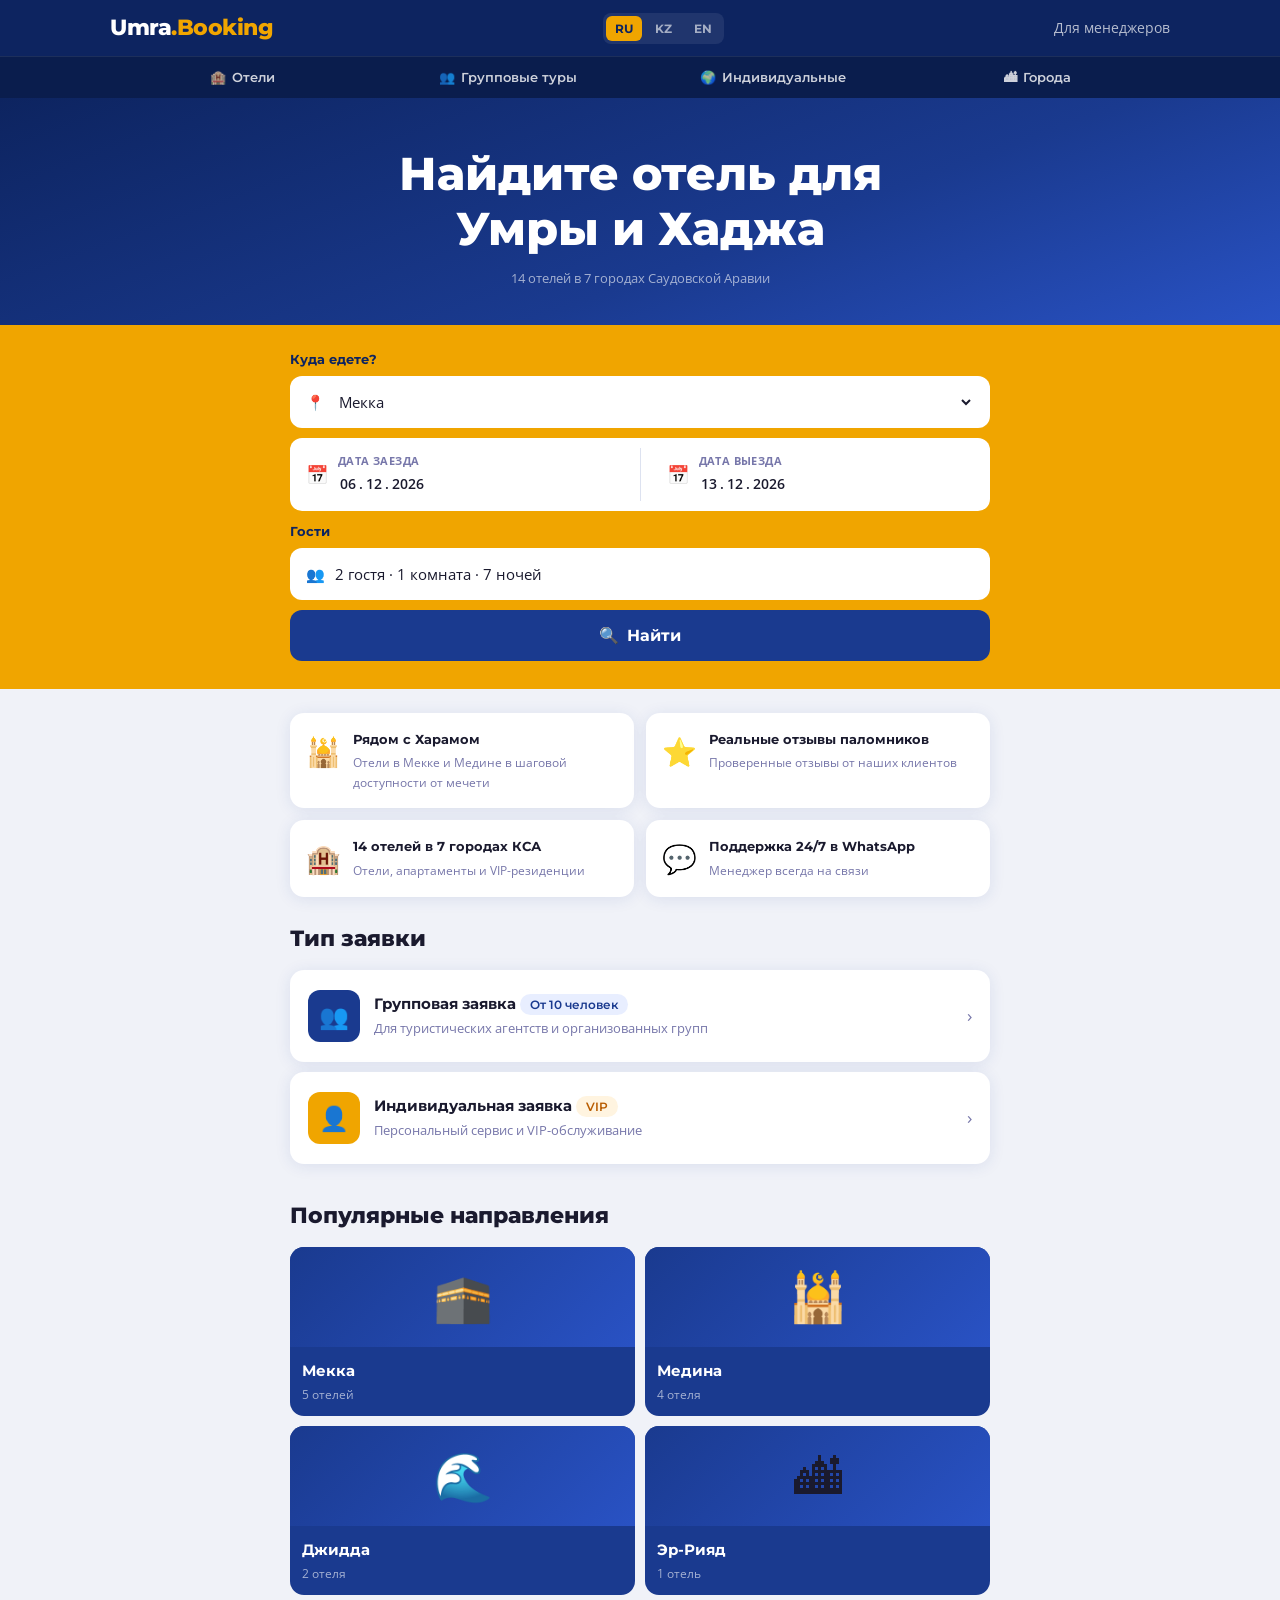
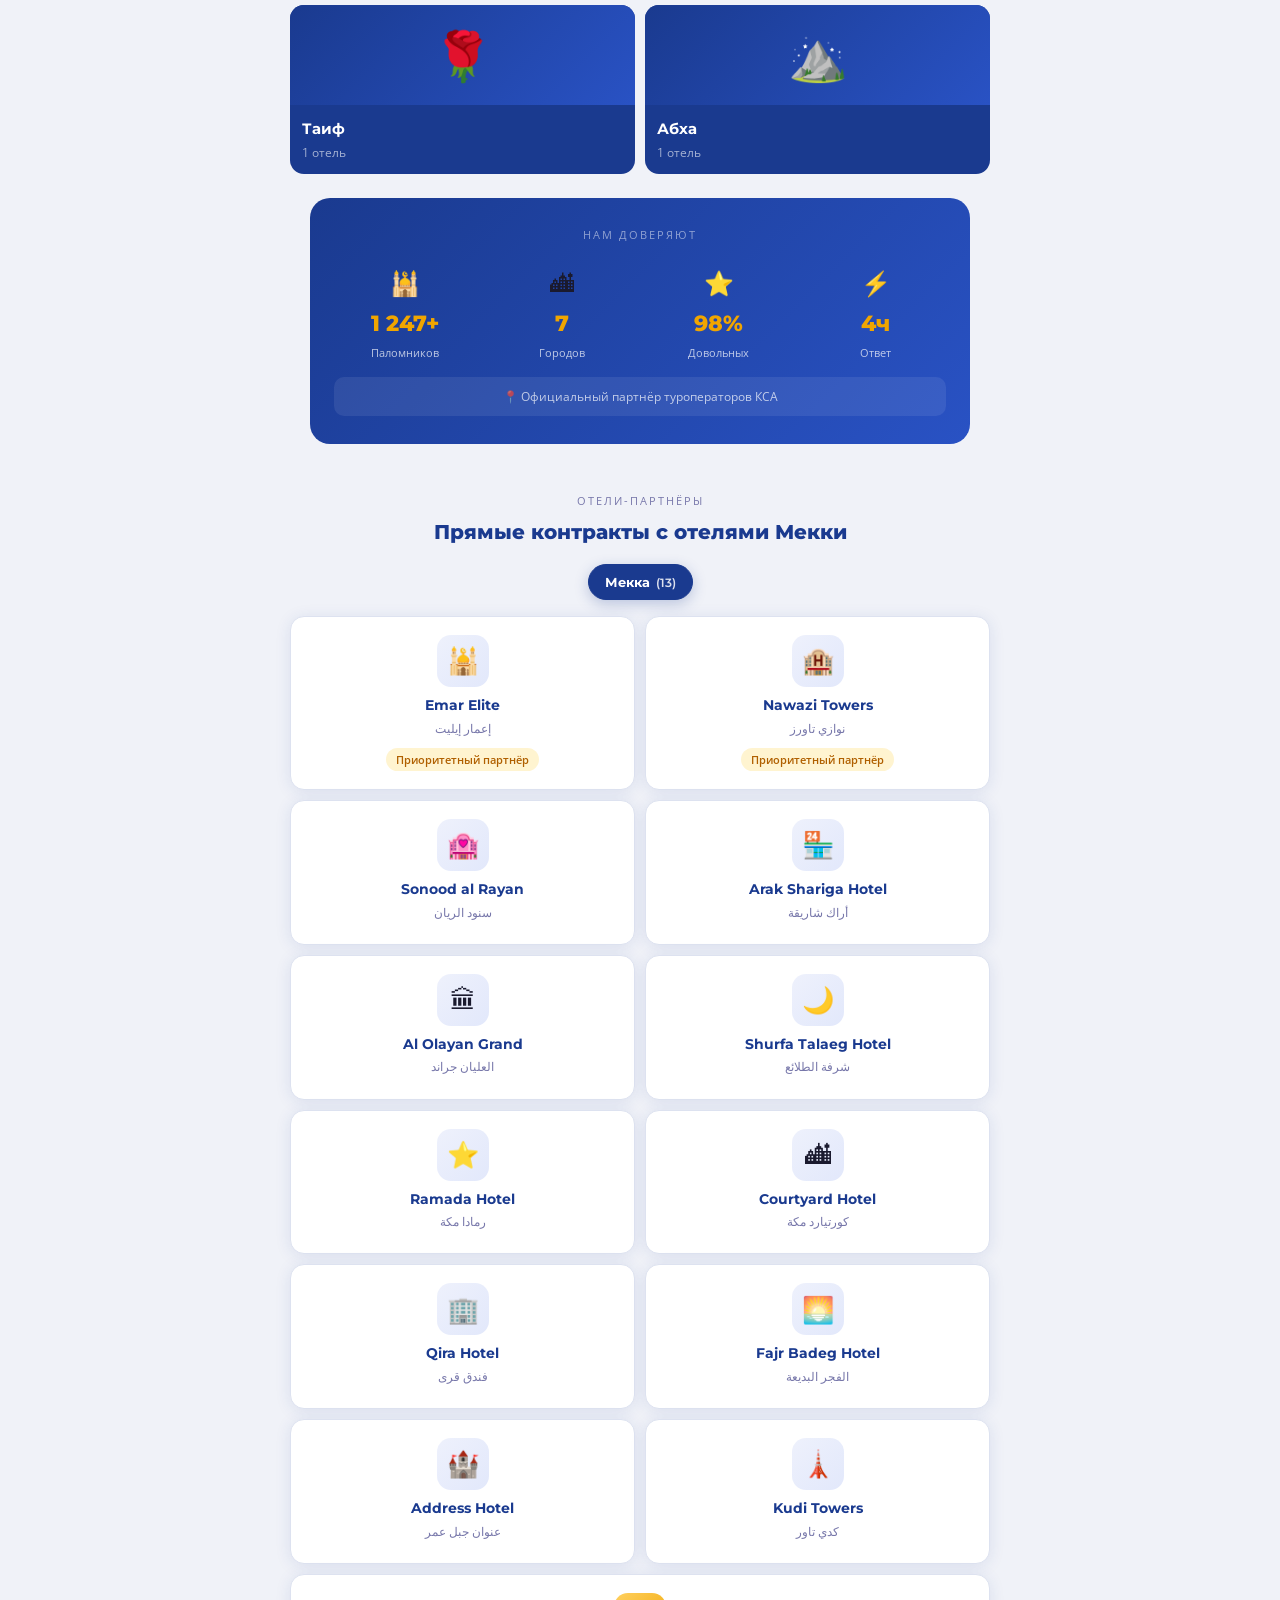
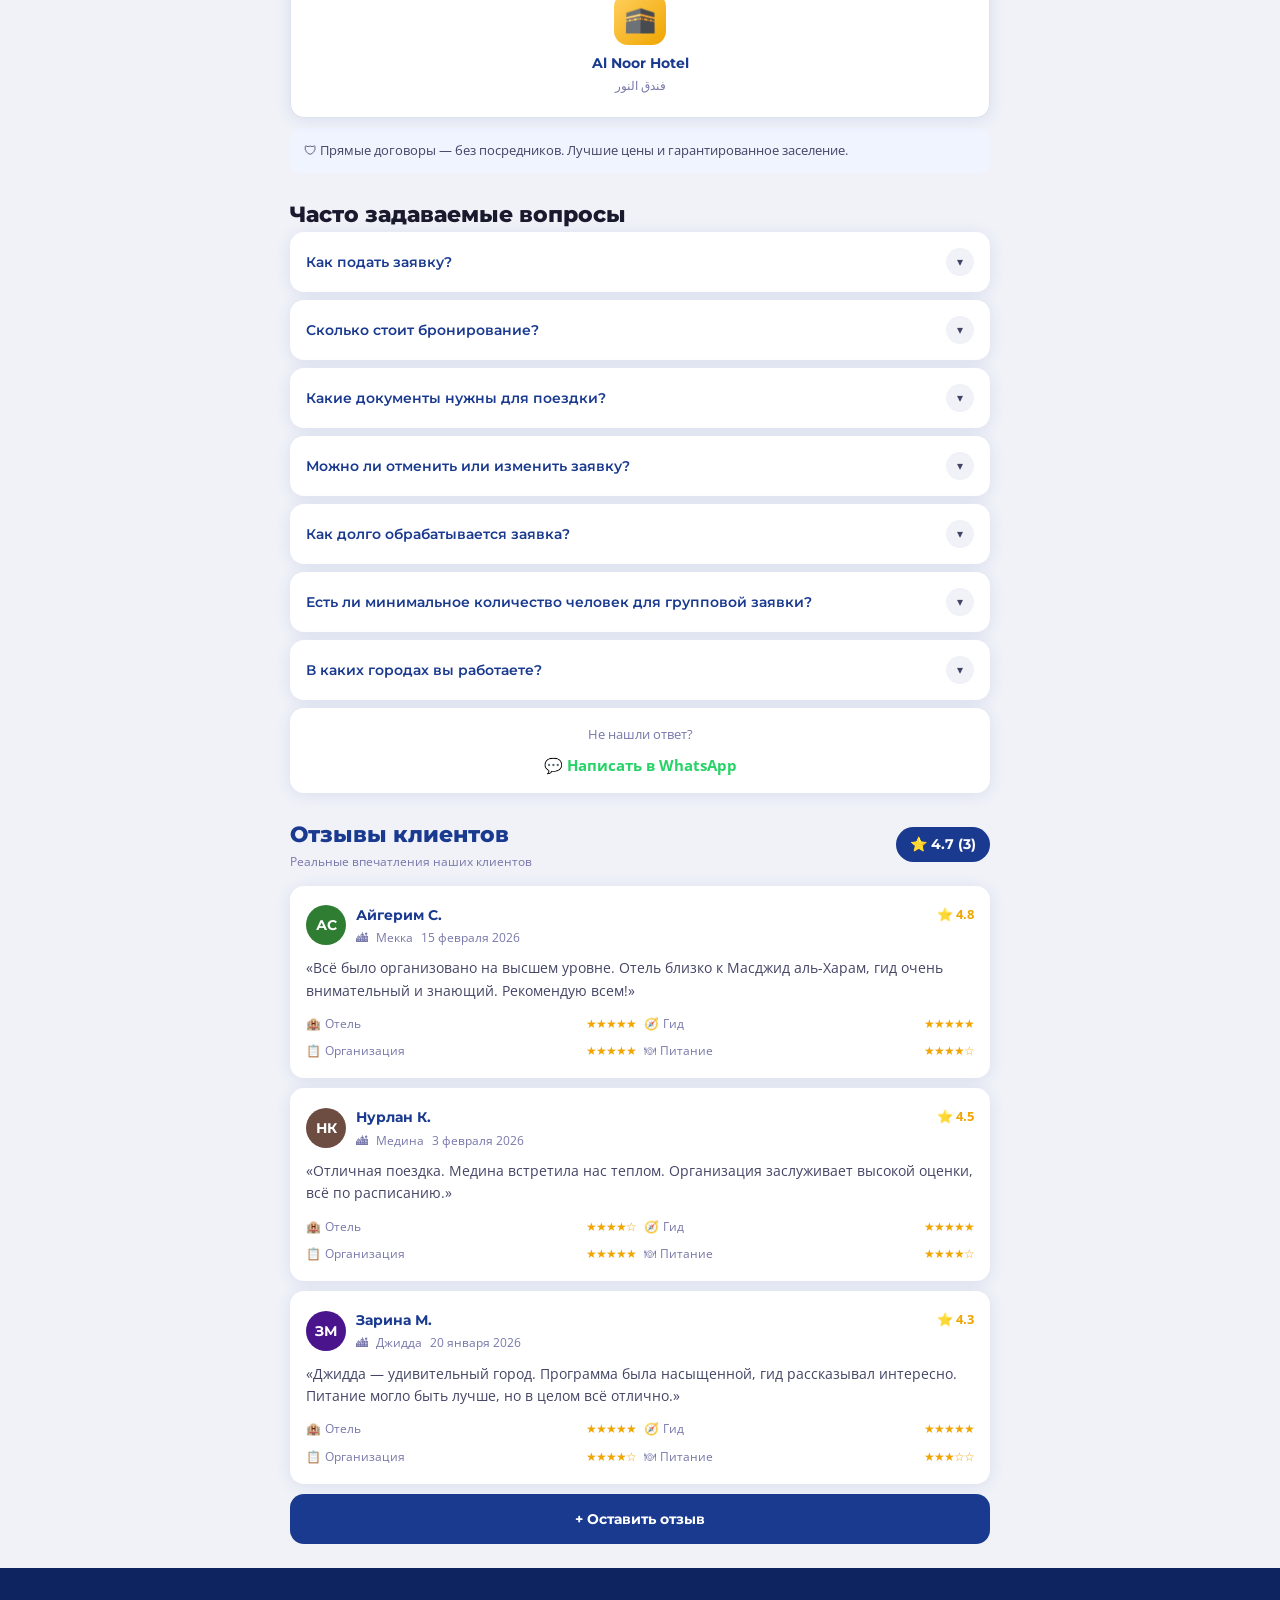
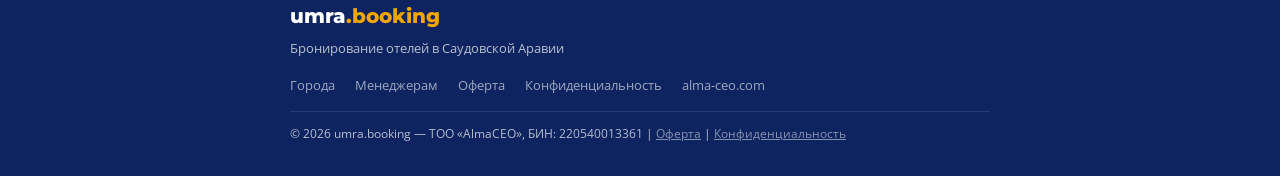
==== commit b866124f: "квартира на отель и возврат средств" ====
--- a/index.html
+++ b/index.html
@@ -860,7 +860,7 @@
         <div class="housing-pills" id="housing-pills">
           <button class="housing-pill active" data-housing="house" onclick="setHousing('house')" data-i18n="search.housing_house">Дом</button>
           <button class="housing-pill" data-housing="villa" onclick="setHousing('villa')" data-i18n="search.housing_villa">Вилла</button>
-          <button class="housing-pill" data-housing="apartment" onclick="setHousing('apartment')" data-i18n="search.housing_apt">Квартира</button>
+          <button class="housing-pill" data-housing="hotel" onclick="setHousing('hotel')" data-i18n="search.housing_hotel">Отель</button>
         </div>
         <div class="guests-row">
           <div class="guests-label" data-i18n="search.adults">Взрослые</div>
@@ -899,10 +899,10 @@
   <div class="features">
     <div class="features-grid">
       <div class="feature-card">
-        <div class="feature-icon-box">✅</div>
+        <div class="feature-icon-box">🕌</div>
         <div>
-          <div class="feature-title" data-i18n="features.f1_title">Бронируй сейчас, плати в отеле</div>
-          <div class="feature-desc" data-i18n="features.f1_desc">Бесплатная отмена на большинстве номеров</div>
+          <div class="feature-title" data-i18n="features.f1_title">Рядом с Харамом</div>
+          <div class="feature-desc" data-i18n="features.f1_desc">Отели в Мекке и Медине в шаговой доступности от мечети</div>
         </div>
       </div>
       <div class="feature-card">
@@ -1041,7 +1041,7 @@
     </div>
 
     <div class="partners-all-grid" id="partnersGrid">
-      <a href="https://www.instagram.com/s/aGlnaGxpZ2h0OjE4MTExODc0NDgwNTQ5NTI3?story_media_id=3800598924273510610&igsh=MWhja2l5YjF5bzVnZg==" class="partner-card" data-city="mecca">
+      <a href="#" class="partner-card" data-city="mecca">
         <div class="partner-icon">🕌</div>
         <div class="partner-name">Emar Elite</div>
         <div class="partner-arabic">إعمار إيليت</div>
@@ -1668,7 +1668,7 @@
     "search.housing_type": "Тип жилья",
     "search.housing_house": "Дом",
     "search.housing_villa": "Вилла",
-    "search.housing_apt": "Квартира",
+    "search.housing_hotel": "Отель",
 
     // CITIES (общие названия — используются в селектах, карточках, FAQ)
     "cities.mecca": "Мекка",
@@ -1681,8 +1681,8 @@
     "cities.section_title": "Популярные направления",
 
     // FEATURES
-    "features.f1_title": "Бронируй сейчас, плати в отеле",
-    "features.f1_desc": "Бесплатная отмена на большинстве номеров",
+    "features.f1_title": "Рядом с Харамом",
+    "features.f1_desc": "Отели в Мекке и Медине в шаговой доступности от мечети",
     "features.f2_title": "Реальные отзывы паломников",
     "features.f2_desc": "Проверенные отзывы от наших клиентов",
     "features.f3_title": "14 отелей в 7 городах КСА",
@@ -1825,6 +1825,7 @@
     "js.wa_checkin": "📅 Заезд",
     "js.wa_checkout": "📅 Выезд",
     "js.wa_guests": "👥 Гостей",
+    "js.wa_housing": "🏠 Тип жилья",
     "js.wa_new_request": "🕋 *Новая {type} заявка — umra.booking*",
     "js.wa_type_group": "групповая",
     "js.wa_type_individual": "индивидуальная",
@@ -1898,7 +1899,7 @@
     "search.housing_type": "Тұрғын үй түрі",
     "search.housing_house": "Үй",
     "search.housing_villa": "Вилла",
-    "search.housing_apt": "Пәтер",
+    "search.housing_hotel": "Қонақүй",
 
     "cities.mecca": "Мекке",
     "cities.medina": "Мәдина",
@@ -1909,8 +1910,8 @@
     "cities.alula": "Әл-Ула",
     "cities.section_title": "Танымал бағыттар",
 
-    "features.f1_title": "Қазір брондаңыз, қонақүйде төлеңіз",
-    "features.f1_desc": "Көптеген нөмірлерде тегін болдырмау",
+    "features.f1_title": "Харамға жақын",
+    "features.f1_desc": "Мекке мен Мәдинадағы қонақүйлер мешітке жаяу қашықтықта",
     "features.f2_title": "Қажылардың нақты пікірлері",
     "features.f2_desc": "Клиенттерімізден тексерілген пікірлер",
     "features.f3_title": "СӘО 7 қаласында 14 қонақүй",
@@ -2043,6 +2044,7 @@
     "js.wa_checkin": "📅 Келу",
     "js.wa_checkout": "📅 Кету",
     "js.wa_guests": "👥 Қонақтар",
+    "js.wa_housing": "🏠 Тұрғын үй түрі",
     "js.wa_new_request": "🕋 *Жаңа {type} өтінім — umra.booking*",
     "js.wa_type_group": "топтық",
     "js.wa_type_individual": "жеке",
@@ -2116,7 +2118,7 @@
     "search.housing_type": "Property type",
     "search.housing_house": "House",
     "search.housing_villa": "Villa",
-    "search.housing_apt": "Apartment",
+    "search.housing_hotel": "Hotel",
 
     "cities.mecca": "Mecca",
     "cities.medina": "Medina",
@@ -2127,8 +2129,8 @@
     "cities.alula": "AlUla",
     "cities.section_title": "Popular destinations",
 
-    "features.f1_title": "Book now, pay at the hotel",
-    "features.f1_desc": "Free cancellation on most rooms",
+    "features.f1_title": "Steps from the Haram",
+    "features.f1_desc": "Hotels in Mecca and Medina within walking distance of the mosque",
     "features.f2_title": "Real pilgrim reviews",
     "features.f2_desc": "Verified reviews from our clients",
     "features.f3_title": "14 hotels in 7 cities of KSA",
@@ -2261,6 +2263,7 @@
     "js.wa_checkin": "📅 Check-in",
     "js.wa_checkout": "📅 Check-out",
     "js.wa_guests": "👥 Guests",
+    "js.wa_housing": "🏠 Housing type",
     "js.wa_new_request": "🕋 *New {type} request — umra.booking*",
     "js.wa_type_group": "group",
     "js.wa_type_individual": "individual",
@@ -2765,7 +2768,7 @@
   let guestCount = 2;
   let roomCount = 1;
   let dayCount = 7;
-  let currentHousing = 'house'; // 'house' | 'villa' | 'apartment'
+  let currentHousing = 'house'; // 'house' | 'villa' | 'hotel'
 
   function setHousing(type) {
     currentHousing = type;
@@ -2842,7 +2845,9 @@
       return;
     }
     // Сообщение менеджеру в WhatsApp — всегда на русском
-    const msg = `${tr('js.wa_greeting')}\n${tr('js.wa_city')}: ${cityRu}\n${tr('js.wa_checkin')}: ${checkin}\n${tr('js.wa_checkout')}: ${checkout}\n${tr('js.wa_guests')}: ${guestCount}\n${tr('search.rooms')}: ${roomCount}\n${tr('search.days')}: ${dayCount}`;
+    const housingKey = currentHousing === 'villa' ? 'search.housing_villa' : (currentHousing === 'hotel' ? 'search.housing_hotel' : 'search.housing_house');
+    const housingLabel = tr(housingKey);
+    const msg = `${tr('js.wa_greeting')}\n${tr('js.wa_city')}: ${cityRu}\n${tr('js.wa_housing')}: ${housingLabel}\n${tr('js.wa_checkin')}: ${checkin}\n${tr('js.wa_checkout')}: ${checkout}\n${tr('js.wa_guests')}: ${guestCount}\n${tr('search.rooms')}: ${roomCount}\n${tr('search.days')}: ${dayCount}`;
     window.open('https://wa.me/966559301590?text=' + encodeURIComponent(msg), '_blank');
   }
 
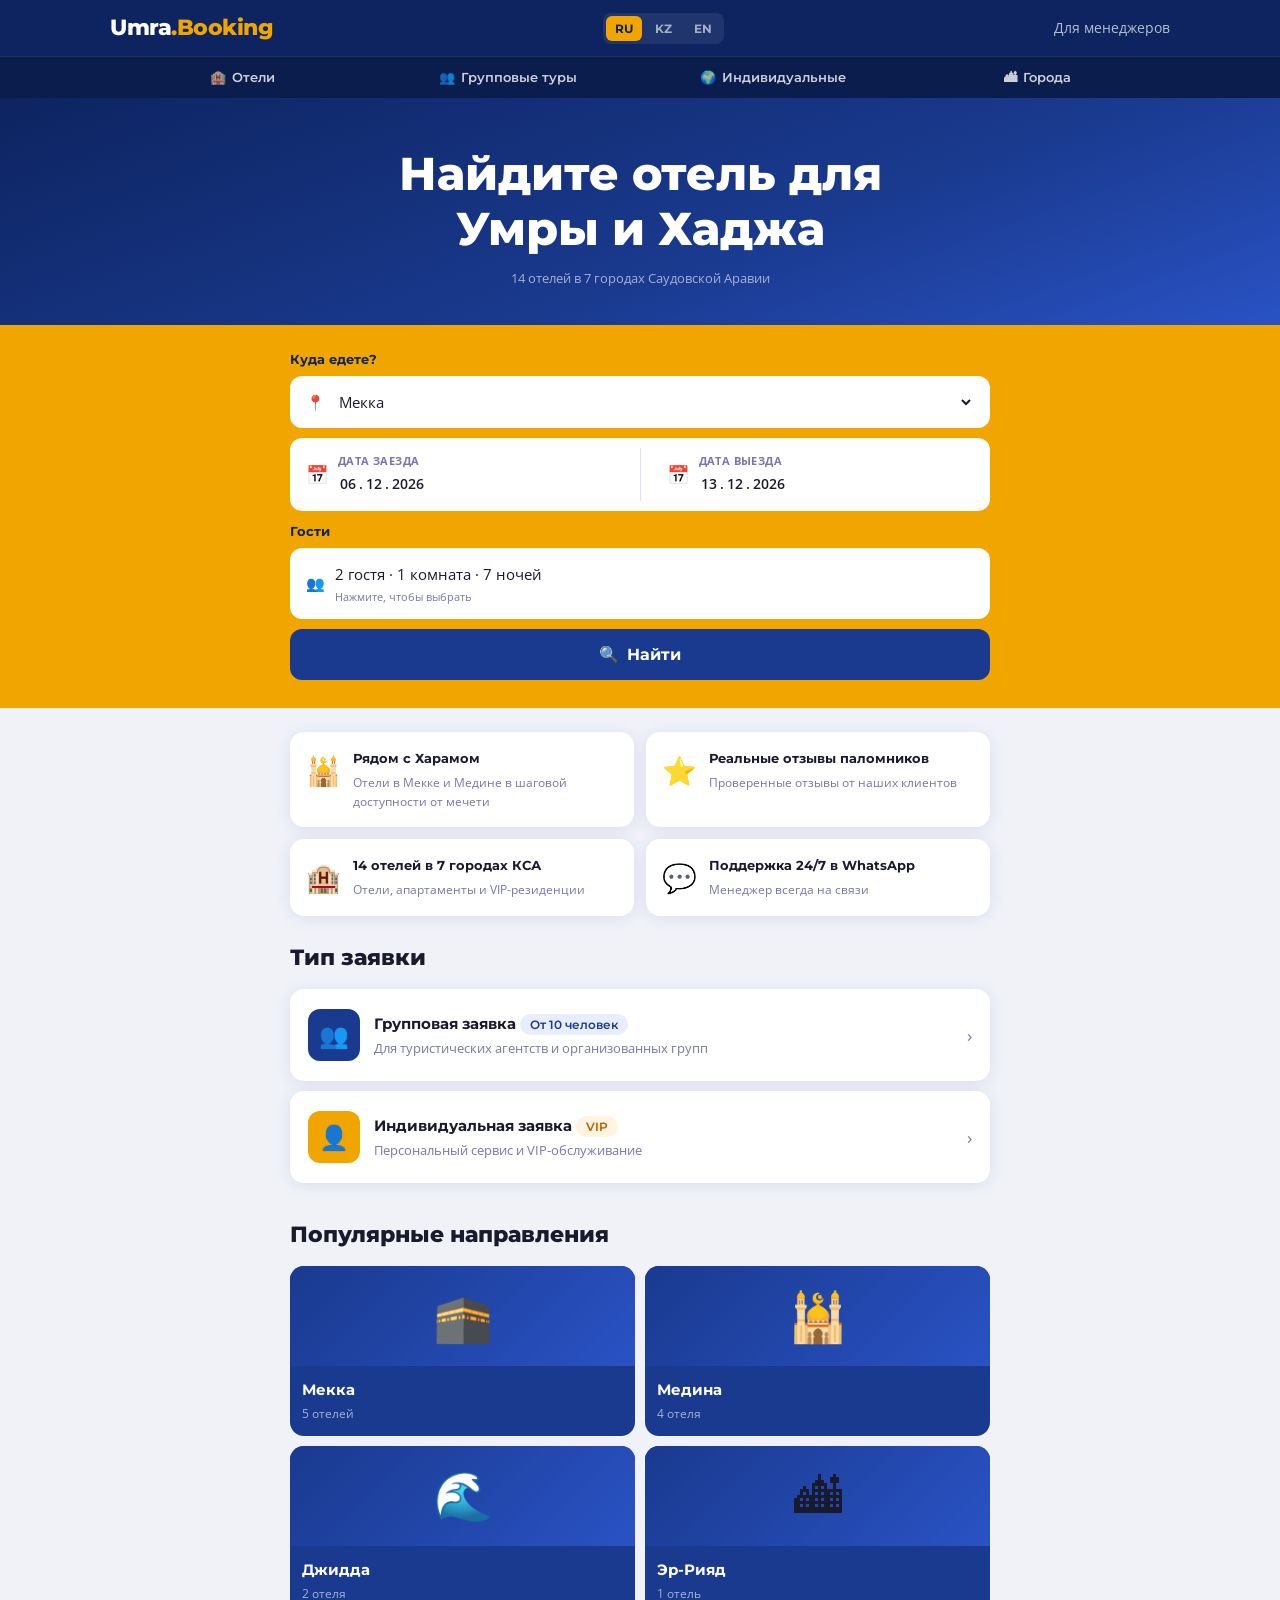
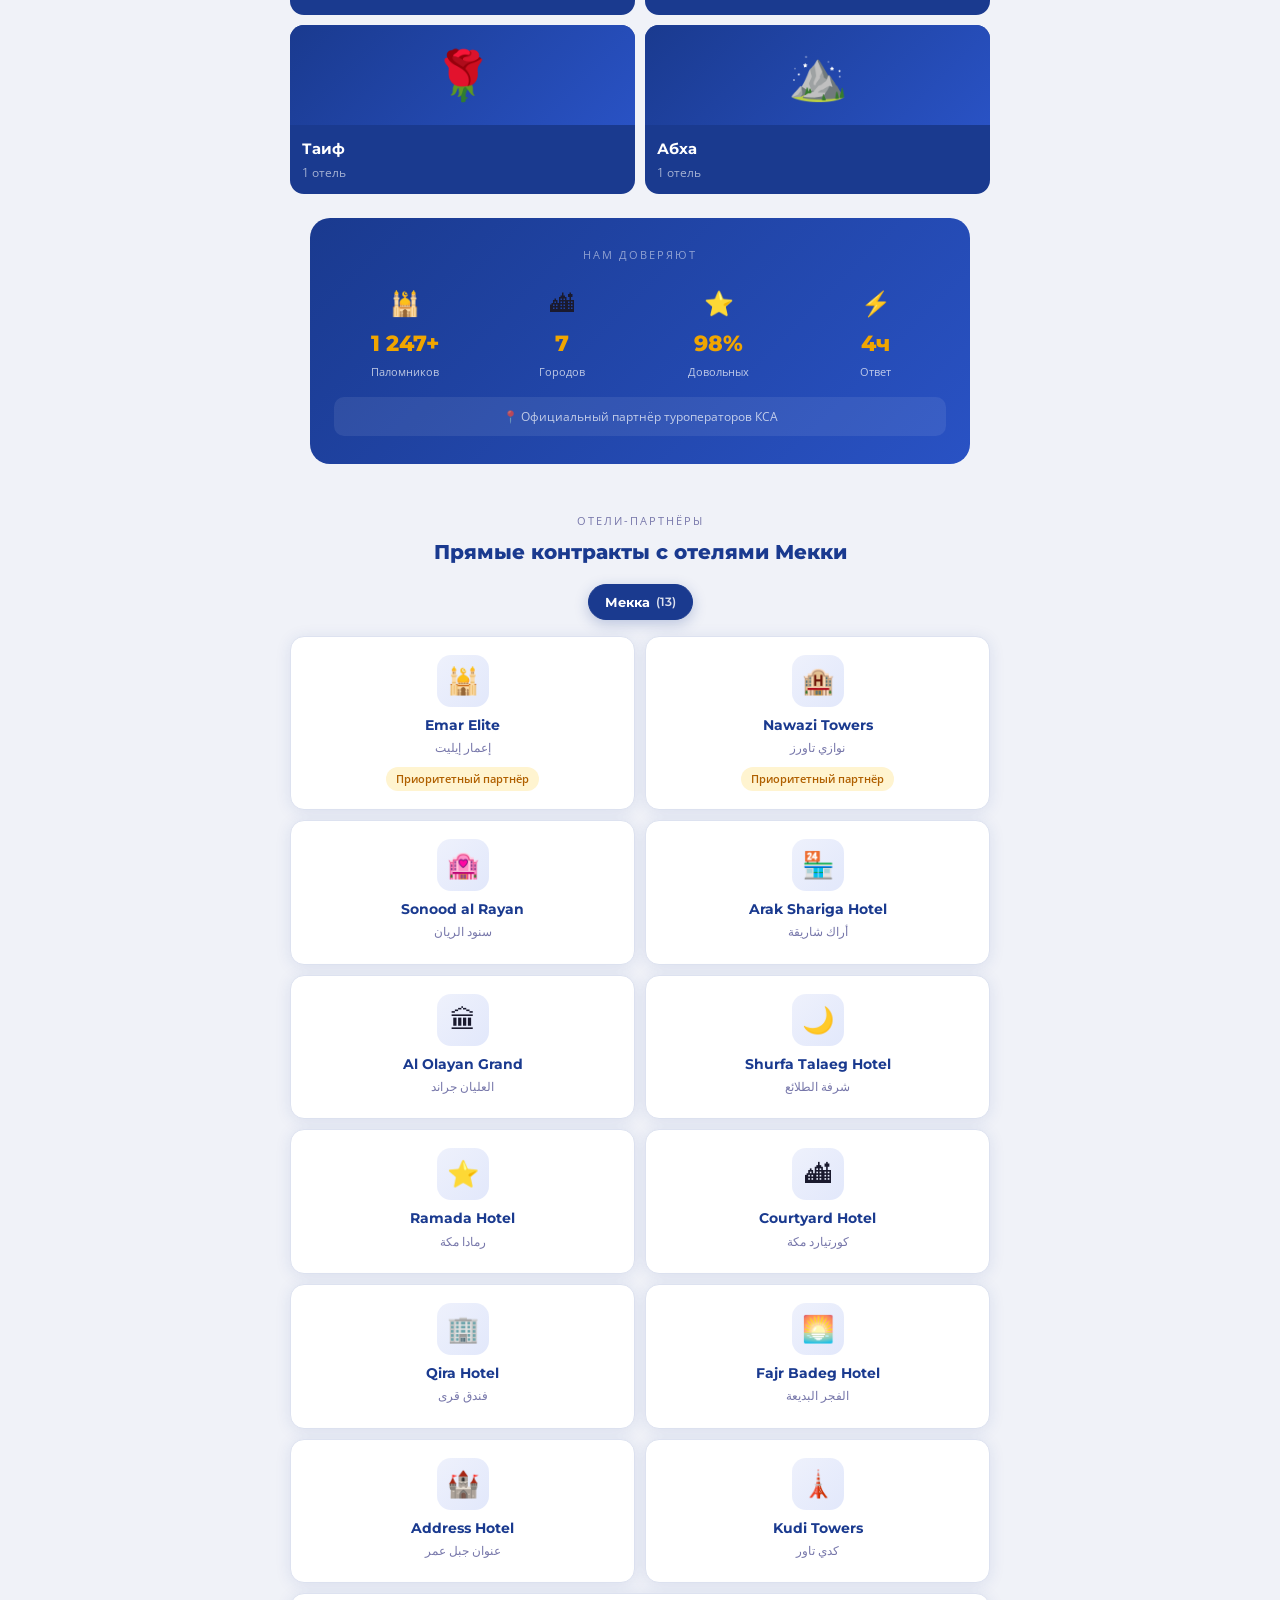
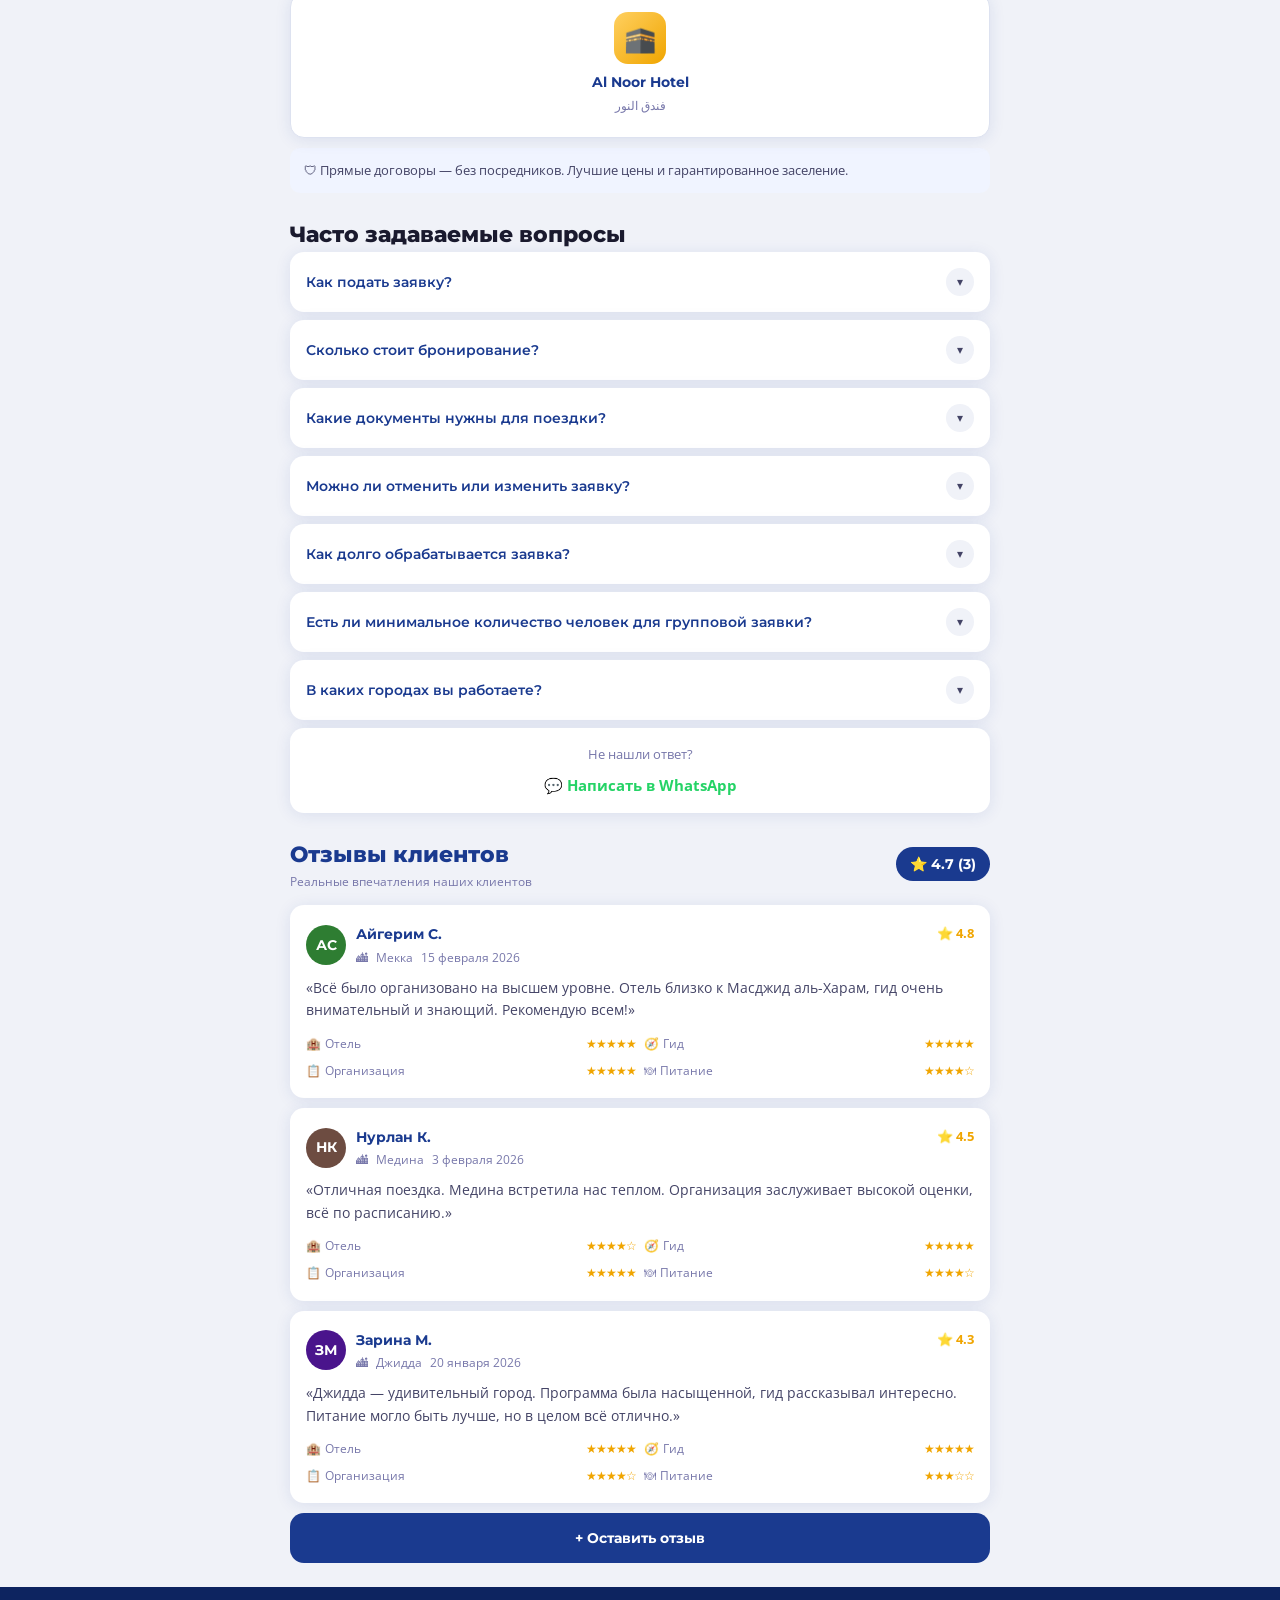
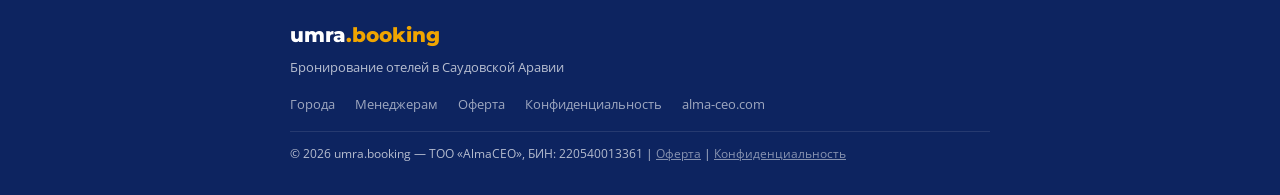
==== commit efb87c67: "номер вацап" ====
--- a/index.html
+++ b/index.html
@@ -261,6 +261,7 @@
       border: none; padding: 0; margin: 0;
     }
     .search-guests-display { flex: 1; }
+    .search-guests-hint { font-size: 11px; color: var(--text-light); margin-top: 2px; }
     .search-guests-popup {
       display: none;
       background: var(--white); border-radius: 12px;
@@ -852,7 +853,10 @@
       <div class="search-label" data-i18n="search.guests">Гости</div>
       <div class="search-field" id="guests-field" role="button" tabindex="0" aria-haspopup="true" aria-expanded="false" aria-controls="guests-popup">
         <span>👥</span>
-        <div class="search-guests-display" id="guests-display">2 Гостя  1 Комната · 7 Ночей</div>
+        <div>
+          <div class="search-guests-display" id="guests-display">2 Гостя · 1 Комната · 7 Ночей</div>
+          <div class="search-guests-hint" id="guests-hint" data-i18n="search.tap_hint">Нажмите, чтобы выбрать</div>
+        </div>
       </div>
       <div class="search-guests-popup" id="guests-popup">
         <!-- Тип жилья -->
@@ -1669,6 +1673,7 @@
     "search.housing_house": "Дом",
     "search.housing_villa": "Вилла",
     "search.housing_hotel": "Отель",
+    "search.tap_hint": "Нажмите, чтобы выбрать",
 
     // CITIES (общие названия — используются в селектах, карточках, FAQ)
     "cities.mecca": "Мекка",
@@ -1900,6 +1905,7 @@
     "search.housing_house": "Үй",
     "search.housing_villa": "Вилла",
     "search.housing_hotel": "Қонақүй",
+    "search.tap_hint": "Таңдау үшін басыңыз",
 
     "cities.mecca": "Мекке",
     "cities.medina": "Мәдина",
@@ -2119,6 +2125,7 @@
     "search.housing_house": "House",
     "search.housing_villa": "Villa",
     "search.housing_hotel": "Hotel",
+    "search.tap_hint": "Tap to select",
 
     "cities.mecca": "Mecca",
     "cities.medina": "Medina",
@@ -2848,7 +2855,10 @@
     const housingKey = currentHousing === 'villa' ? 'search.housing_villa' : (currentHousing === 'hotel' ? 'search.housing_hotel' : 'search.housing_house');
     const housingLabel = tr(housingKey);
     const msg = `${tr('js.wa_greeting')}\n${tr('js.wa_city')}: ${cityRu}\n${tr('js.wa_housing')}: ${housingLabel}\n${tr('js.wa_checkin')}: ${checkin}\n${tr('js.wa_checkout')}: ${checkout}\n${tr('js.wa_guests')}: ${guestCount}\n${tr('search.rooms')}: ${roomCount}\n${tr('search.days')}: ${dayCount}`;
-    window.open('https://wa.me/966559301590?text=' + encodeURIComponent(msg), '_blank');
+    // Для города Мекка — отдельный номер WhatsApp, для остальных городов — старый номер
+    const cityValue = citySelect.value;
+    const waNumber = cityValue === 'mecca' ? '77072807888' : '966559301590';
+    window.open('https://wa.me/' + waNumber + '?text=' + encodeURIComponent(msg), '_blank');
   }
 
   // FAQ
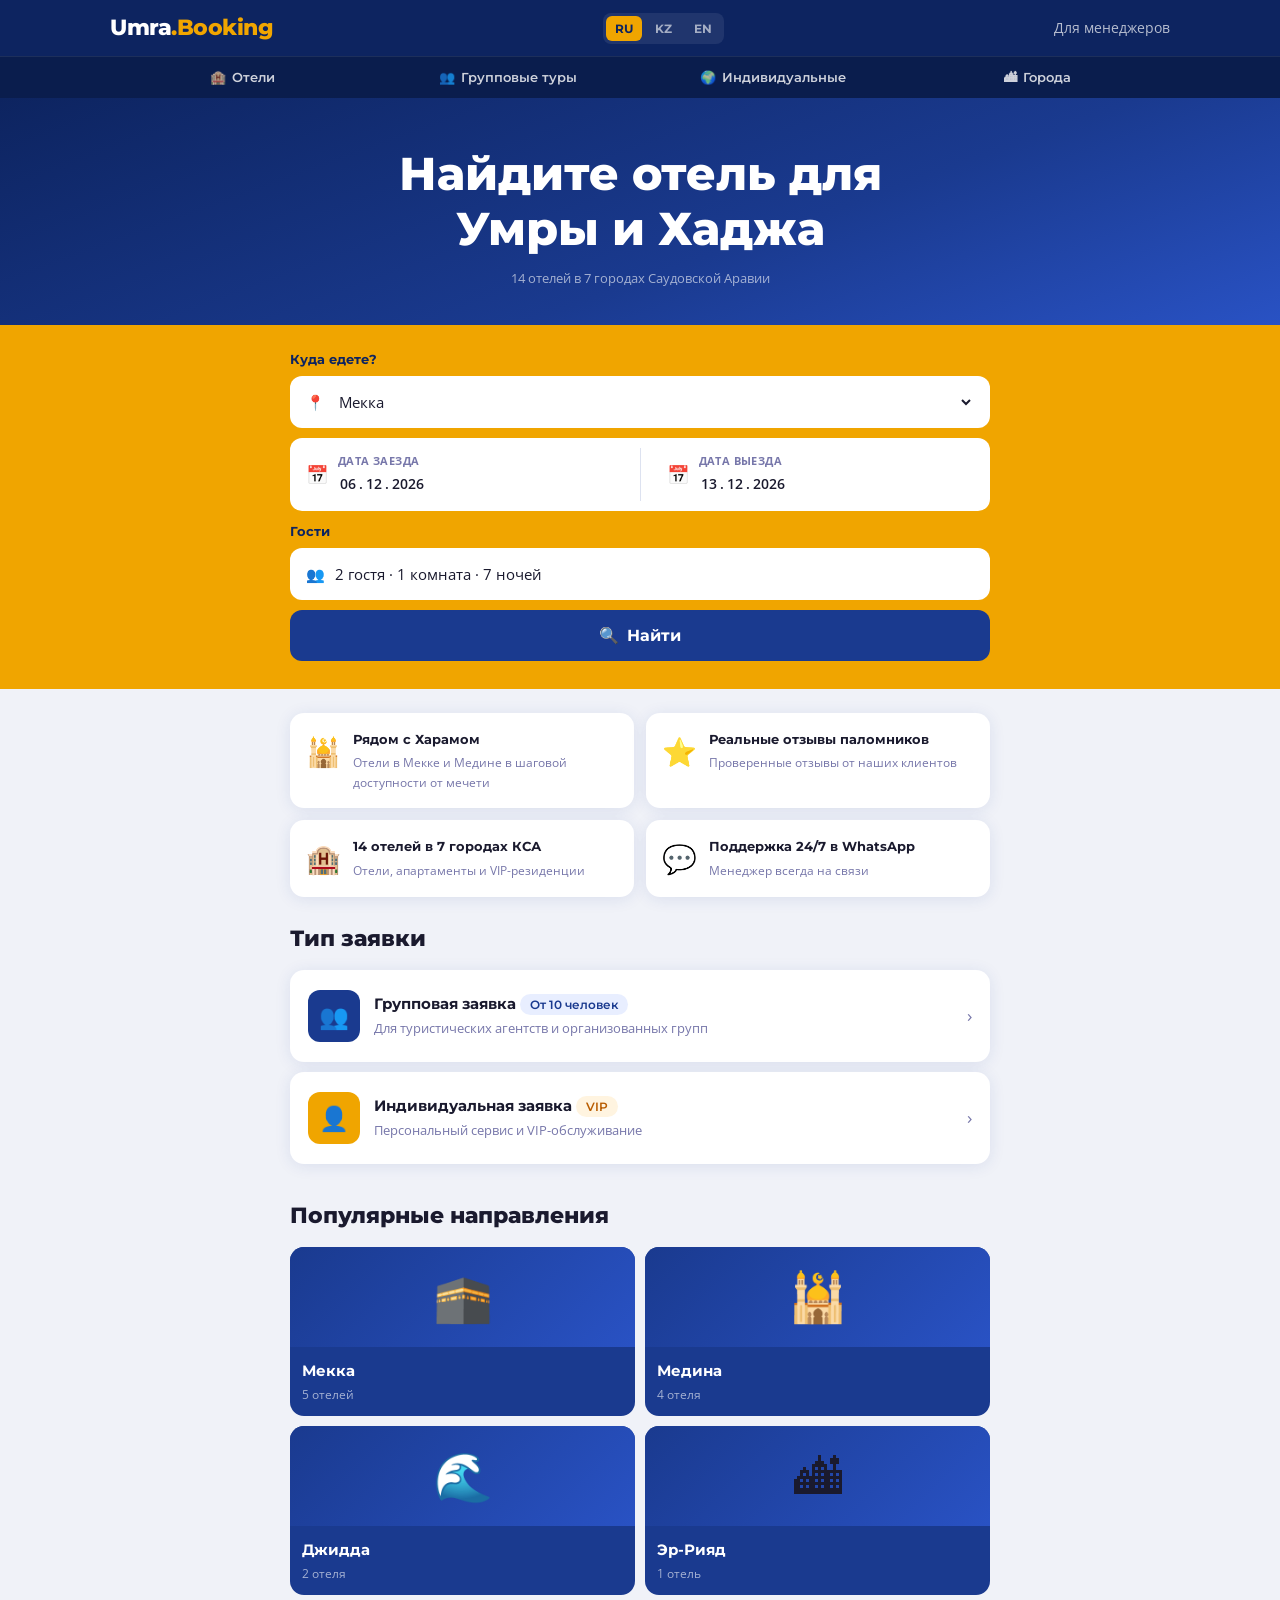
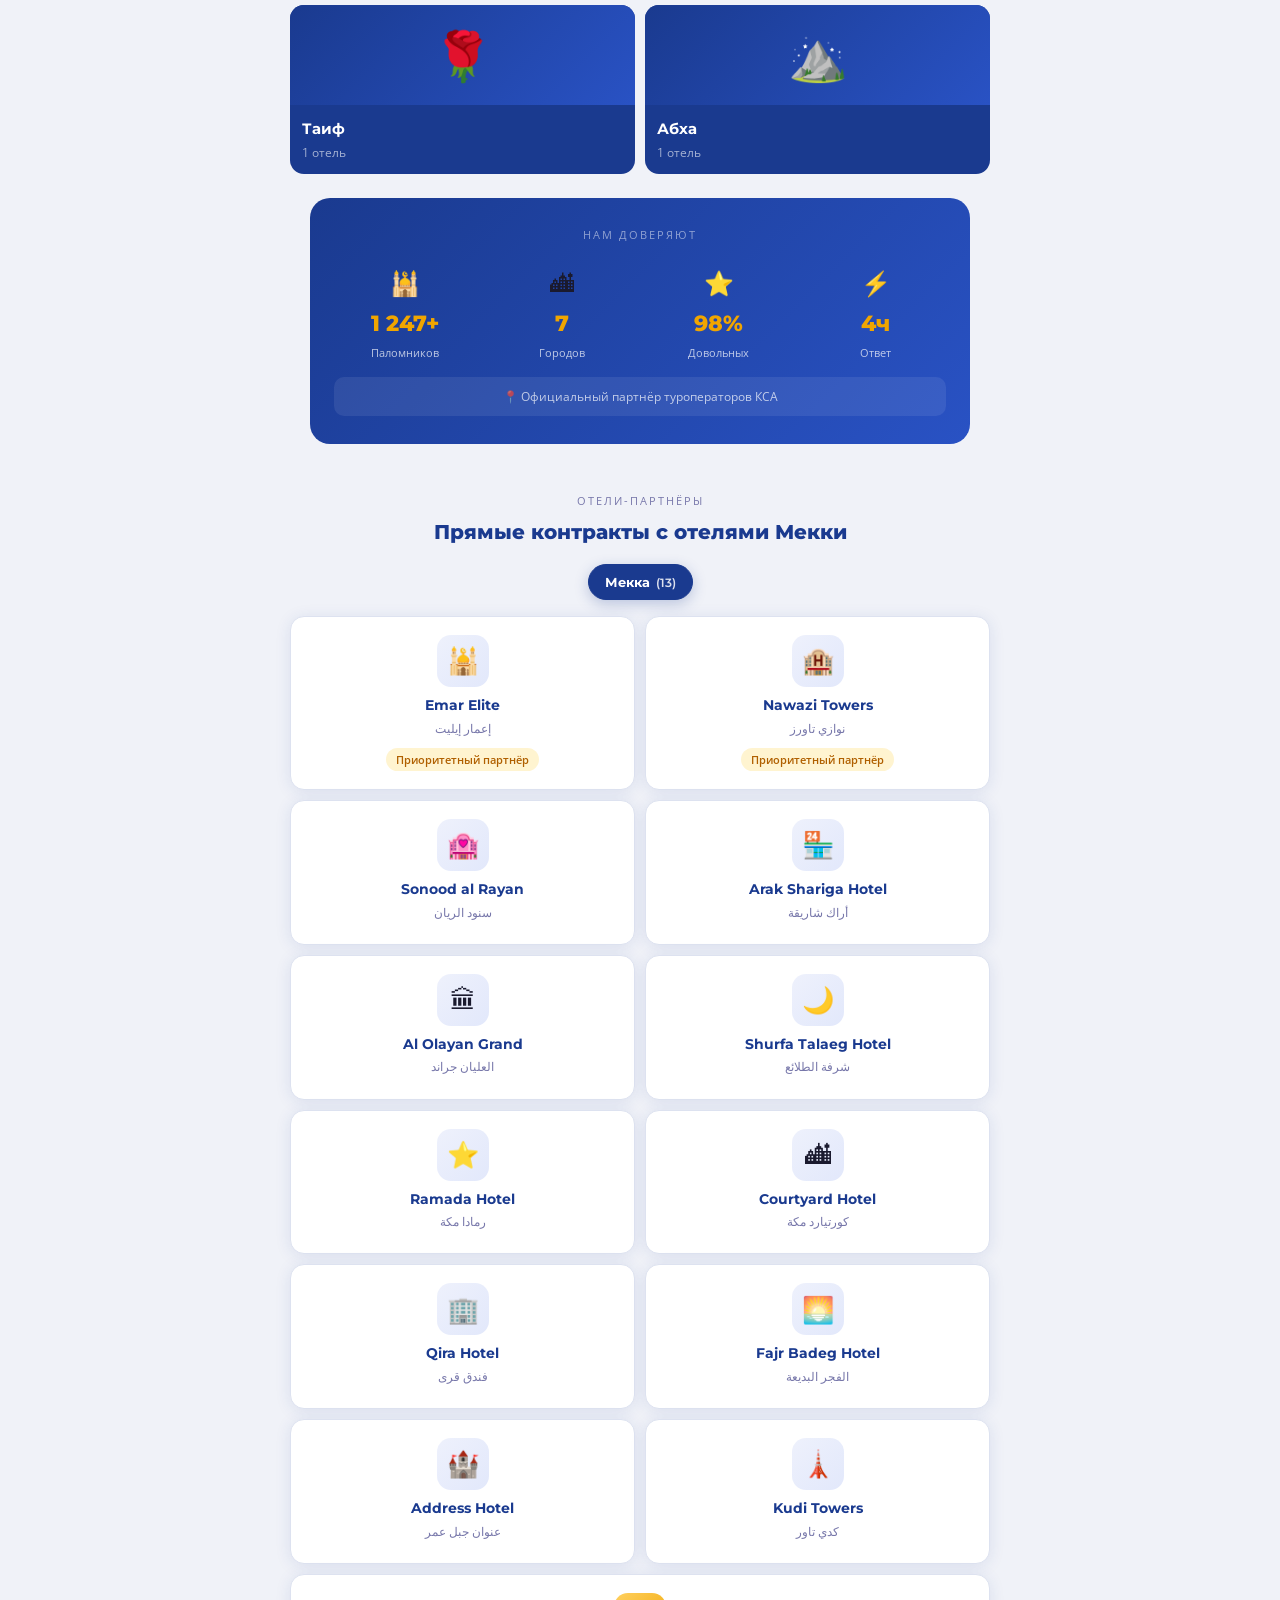
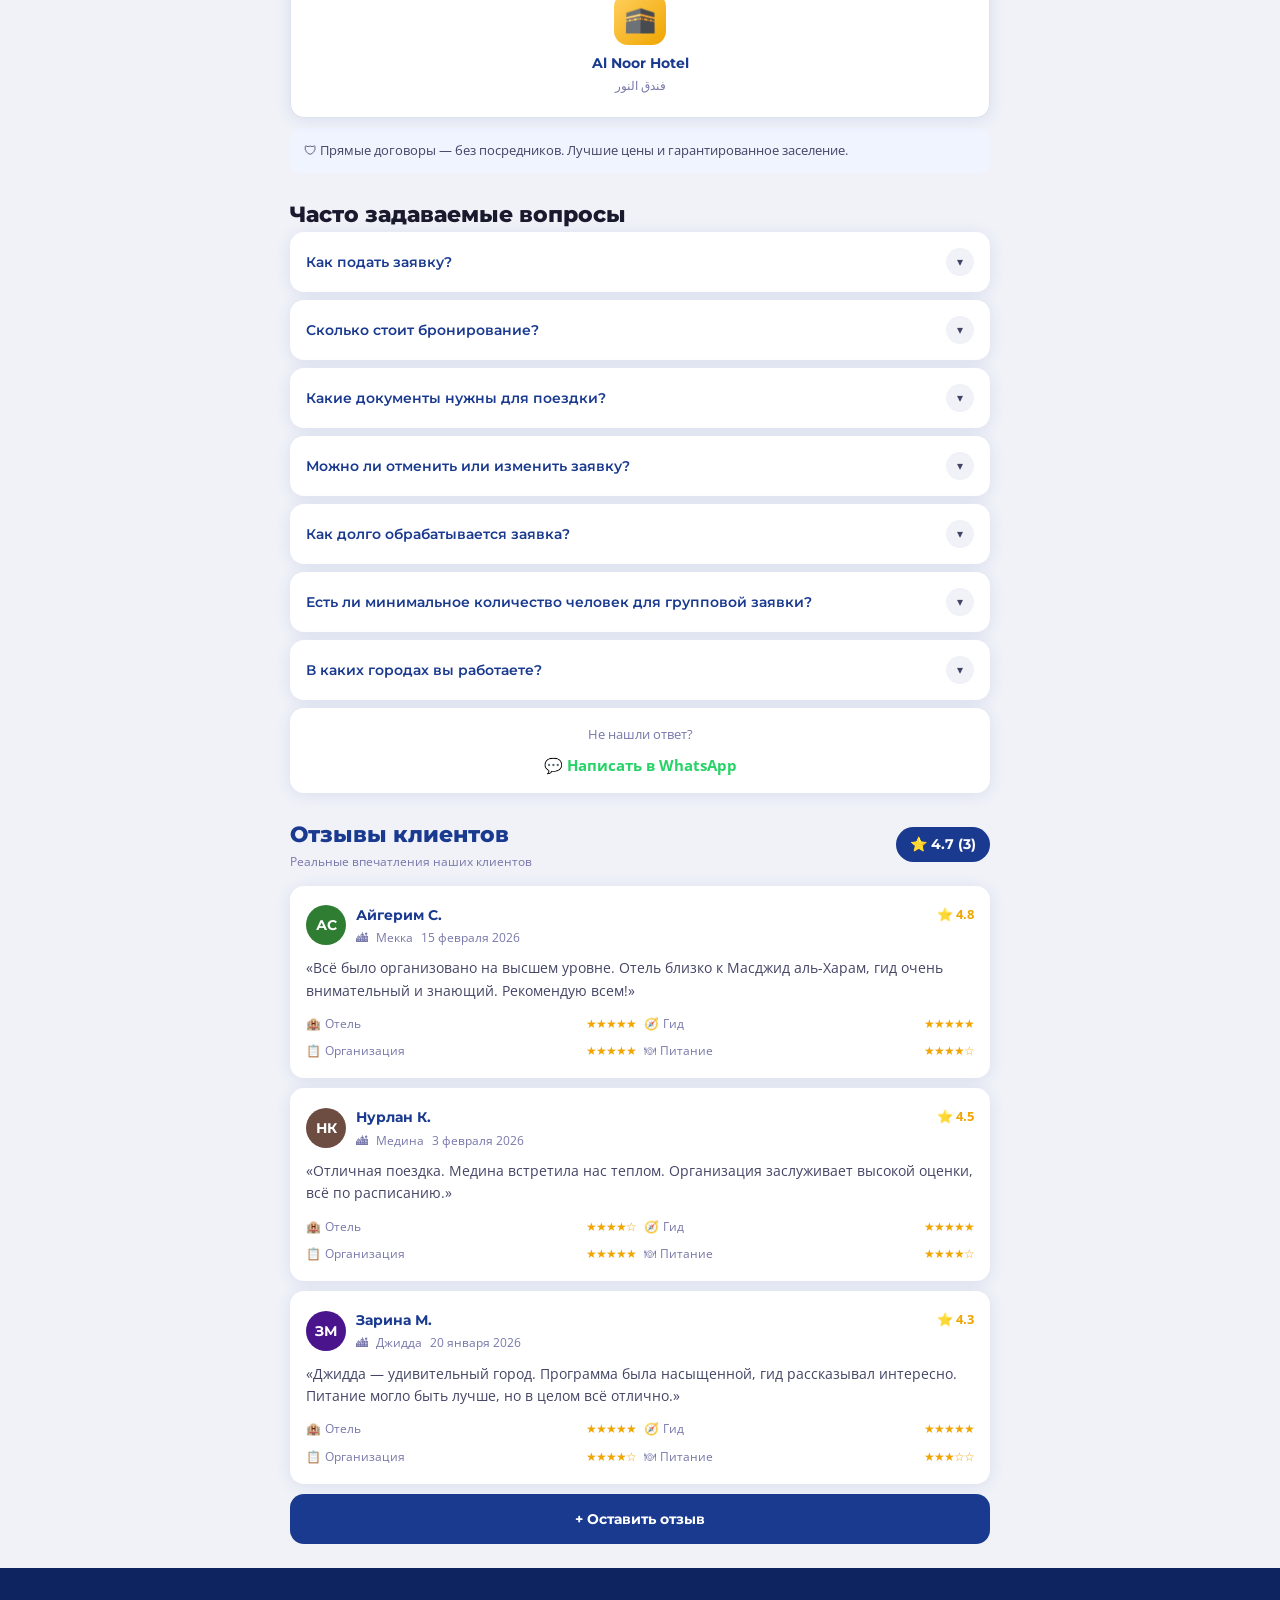
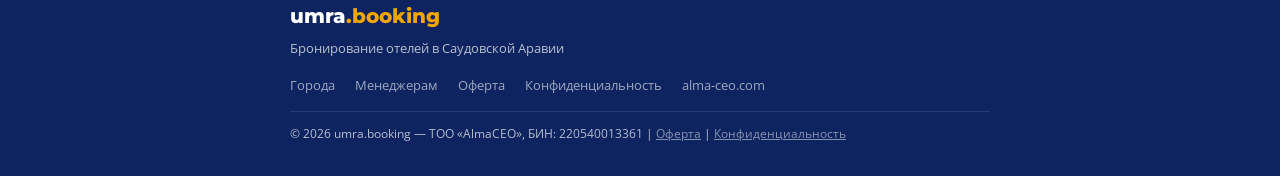
==== commit 811016f1: "анг сообщ на номер" ====
--- a/index.html
+++ b/index.html
@@ -261,7 +261,6 @@
       border: none; padding: 0; margin: 0;
     }
     .search-guests-display { flex: 1; }
-    .search-guests-hint { font-size: 11px; color: var(--text-light); margin-top: 2px; }
     .search-guests-popup {
       display: none;
       background: var(--white); border-radius: 12px;
@@ -853,10 +852,7 @@
       <div class="search-label" data-i18n="search.guests">Гости</div>
       <div class="search-field" id="guests-field" role="button" tabindex="0" aria-haspopup="true" aria-expanded="false" aria-controls="guests-popup">
         <span>👥</span>
-        <div>
-          <div class="search-guests-display" id="guests-display">2 Гостя · 1 Комната · 7 Ночей</div>
-          <div class="search-guests-hint" id="guests-hint" data-i18n="search.tap_hint">Нажмите, чтобы выбрать</div>
-        </div>
+        <div class="search-guests-display" id="guests-display">2 Гостя  1 Комната · 7 Ночей</div>
       </div>
       <div class="search-guests-popup" id="guests-popup">
         <!-- Тип жилья -->
@@ -1192,7 +1188,7 @@
 
     <div class="faq-wa">
       <div class="faq-wa-text" data-i18n="faq.not_found">Не нашли ответ?</div>
-      <a href="https://wa.me/966559301590" class="faq-wa-link" target="_blank">
+      <a href="https://wa.me/77072807888" class="faq-wa-link" target="_blank">
         <span data-i18n="common.whatsapp_btn">💬 Написать в WhatsApp</span>
       </a>
     </div>
@@ -1290,13 +1286,13 @@
           <div class="form-label" data-i18n="review_form.field_city">Город посещения *</div>
           <select class="form-select" id="rv-city" required>
             <option value="" data-i18n="review_form.select_city">— Выберите город —</option>
-            <option data-i18n="cities.mecca">Мекка</option>
-            <option data-i18n="cities.medina">Медина</option>
-            <option data-i18n="cities.jeddah">Джидда</option>
-            <option data-i18n="cities.riyadh">Эр-Рияд</option>
-            <option data-i18n="cities.taif">Таиф</option>
-            <option data-i18n="cities.abha">Абха</option>
-            <option data-i18n="cities.alula">Аль-Ула</option>
+            <option value="Mecca" data-i18n="cities.mecca">Мекка</option>
+            <option value="Medina" data-i18n="cities.medina">Медина</option>
+            <option value="Jeddah" data-i18n="cities.jeddah">Джидда</option>
+            <option value="Riyadh" data-i18n="cities.riyadh">Эр-Рияд</option>
+            <option value="Taif" data-i18n="cities.taif">Таиф</option>
+            <option value="Abha" data-i18n="cities.abha">Абха</option>
+            <option value="AlUla" data-i18n="cities.alula">Аль-Ула</option>
           </select>
         </div>
         <div class="form-group">
@@ -1415,13 +1411,13 @@
             <div class="form-label" data-i18n="form.field_city">Город / Направление *</div>
             <select class="form-select" required>
               <option value="" data-i18n="search.select_city">— Выберите город —</option>
-              <option data-i18n="cities.mecca">Мекка</option>
-              <option data-i18n="cities.medina">Медина</option>
-              <option data-i18n="cities.jeddah">Джидда</option>
-              <option data-i18n="cities.riyadh">Эр-Рияд</option>
-              <option data-i18n="cities.taif">Таиф</option>
-              <option data-i18n="cities.abha">Абха</option>
-              <option data-i18n="cities.alula">Аль-Ула</option>
+              <option value="Mecca" data-i18n="cities.mecca">Мекка</option>
+              <option value="Medina" data-i18n="cities.medina">Медина</option>
+              <option value="Jeddah" data-i18n="cities.jeddah">Джидда</option>
+              <option value="Riyadh" data-i18n="cities.riyadh">Эр-Рияд</option>
+              <option value="Taif" data-i18n="cities.taif">Таиф</option>
+              <option value="Abha" data-i18n="cities.abha">Абха</option>
+              <option value="AlUla" data-i18n="cities.alula">Аль-Ула</option>
             </select>
           </div>
           <div class="form-group">
@@ -1454,10 +1450,10 @@
             <div class="form-label" data-i18n="form.field_food">Питание *</div>
             <select class="form-select" required>
               <option value="" data-i18n="form.select_food">— Выберите тип питания —</option>
-              <option data-i18n="form.food_none">Без питания</option>
-              <option data-i18n="form.food_breakfast">Завтрак включён</option>
-              <option data-i18n="form.food_half_board">Завтрак и ужин</option>
-              <option data-i18n="form.food_full_board">Полный пансион</option>
+              <option value="No meals" data-i18n="form.food_none">Без питания</option>
+              <option value="Breakfast included" data-i18n="form.food_breakfast">Завтрак включён</option>
+              <option value="Breakfast &amp; dinner" data-i18n="form.food_half_board">Завтрак и ужин</option>
+              <option value="Full board" data-i18n="form.food_full_board">Полный пансион</option>
             </select>
           </div>
           <div class="form-group">
@@ -1486,7 +1482,7 @@
         <div class="form-success-icon">✅</div>
         <div class="form-success-title" data-i18n="form.success_title">Заявка отправлена!</div>
         <div class="form-success-text" data-i18n="form.success_text">Менеджер свяжется с вами в WhatsApp в течение 4 часов. Также ждите письмо на email.</div>
-        <a href="https://wa.me/966559301590" class="form-success-wa" target="_blank" data-i18n="common.whatsapp_btn">💬 Написать в WhatsApp</a>
+        <a href="https://wa.me/77072807888" class="form-success-wa" target="_blank" data-i18n="common.whatsapp_btn">💬 Написать в WhatsApp</a>
         <br><br>
         <button onclick="showPage('page-main')" style="background:none;border:none;color:var(--blue);cursor:pointer;font-size:14px;" data-i18n="common.back_home">← Вернуться на главную</button>
       </div>
@@ -1528,13 +1524,13 @@
             <div class="form-label" data-i18n="form.field_city">Город / Направление *</div>
             <select class="form-select" required>
               <option value="" data-i18n="search.select_city">— Выберите город —</option>
-              <option data-i18n="cities.mecca">Мекка</option>
-              <option data-i18n="cities.medina">Медина</option>
-              <option data-i18n="cities.jeddah">Джидда</option>
-              <option data-i18n="cities.riyadh">Эр-Рияд</option>
-              <option data-i18n="cities.taif">Таиф</option>
-              <option data-i18n="cities.abha">Абха</option>
-              <option data-i18n="cities.alula">Аль-Ула</option>
+              <option value="Mecca" data-i18n="cities.mecca">Мекка</option>
+              <option value="Medina" data-i18n="cities.medina">Медина</option>
+              <option value="Jeddah" data-i18n="cities.jeddah">Джидда</option>
+              <option value="Riyadh" data-i18n="cities.riyadh">Эр-Рияд</option>
+              <option value="Taif" data-i18n="cities.taif">Таиф</option>
+              <option value="Abha" data-i18n="cities.abha">Абха</option>
+              <option value="AlUla" data-i18n="cities.alula">Аль-Ула</option>
             </select>
           </div>
           <div class="form-group">
@@ -1567,10 +1563,10 @@
             <div class="form-label" data-i18n="form.field_food">Питание *</div>
             <select class="form-select" required>
               <option value="" data-i18n="form.select_food">— Выберите тип питания —</option>
-              <option data-i18n="form.food_none">Без питания</option>
-              <option data-i18n="form.food_breakfast">Завтрак включён</option>
-              <option data-i18n="form.food_half_board">Завтрак и ужин</option>
-              <option data-i18n="form.food_full_board">Полный пансион</option>
+              <option value="No meals" data-i18n="form.food_none">Без питания</option>
+              <option value="Breakfast included" data-i18n="form.food_breakfast">Завтрак включён</option>
+              <option value="Breakfast &amp; dinner" data-i18n="form.food_half_board">Завтрак и ужин</option>
+              <option value="Full board" data-i18n="form.food_full_board">Полный пансион</option>
             </select>
           </div>
           <div class="form-group">
@@ -1599,7 +1595,7 @@
         <div class="form-success-icon">✅</div>
         <div class="form-success-title" data-i18n="form.success_title">Заявка отправлена!</div>
         <div class="form-success-text" data-i18n="form.success_text">Менеджер свяжется с вами в WhatsApp в течение 4 часов. Также ждите письмо на email.</div>
-        <a href="https://wa.me/966559301590" class="form-success-wa" target="_blank" data-i18n="common.whatsapp_btn">💬 Написать в WhatsApp</a>
+        <a href="https://wa.me/77072807888" class="form-success-wa" target="_blank" data-i18n="common.whatsapp_btn">💬 Написать в WhatsApp</a>
         <br><br>
         <button onclick="showPage('page-main')" style="background:none;border:none;color:var(--blue);cursor:pointer;font-size:14px;" data-i18n="common.back_home">← Вернуться на главную</button>
       </div>
@@ -1673,7 +1669,6 @@
     "search.housing_house": "Дом",
     "search.housing_villa": "Вилла",
     "search.housing_hotel": "Отель",
-    "search.tap_hint": "Нажмите, чтобы выбрать",
 
     // CITIES (общие названия — используются в селектах, карточках, FAQ)
     "cities.mecca": "Мекка",
@@ -1905,7 +1900,6 @@
     "search.housing_house": "Үй",
     "search.housing_villa": "Вилла",
     "search.housing_hotel": "Қонақүй",
-    "search.tap_hint": "Таңдау үшін басыңыз",
 
     "cities.mecca": "Мекке",
     "cities.medina": "Мәдина",
@@ -2125,7 +2119,6 @@
     "search.housing_house": "House",
     "search.housing_villa": "Villa",
     "search.housing_hotel": "Hotel",
-    "search.tap_hint": "Tap to select",
 
     "cities.mecca": "Mecca",
     "cities.medina": "Medina",
@@ -2422,10 +2415,10 @@
 /* eslint-env browser */
 /* global document, window, alert, t, currentLang, guestsWord, nightsWord, translations */
 
-  // Сообщения менеджеру в WhatsApp всегда на русском, независимо от языка
-  // интерфейса посетителя — менеджеры читают по-русски.
+  // Сообщения менеджеру в WhatsApp всегда на английском, независимо от языка
+  // интерфейса посетителя.
   function tr(key) {
-    return translations.ru[key] || key;
+    return translations.en[key] || key;
   }
 
   // PAGE NAVIGATION
@@ -2479,7 +2472,6 @@
     }
 
     if (st.seg === 'month' && st.buf) {
-      // Вторая цифра месяца ещё не введена — показываем сами цифры
       monthEl.textContent = pad2(parseInt(st.buf, 10));
       monthEl.classList.remove('placeholder');
     } else if (st.month !== null) {
@@ -2844,21 +2836,18 @@
     const citySelect = document.getElementById('search-city');
     const selectedOption = citySelect.options[citySelect.selectedIndex];
     const cityKey = selectedOption.getAttribute('data-i18n');
-    const cityRu = (cityKey && tr(cityKey)) || selectedOption.text;
+    const cityEn = (cityKey && tr(cityKey)) || selectedOption.text;
     const checkin = getDateIso('checkin');
     const checkout = getDateIso('checkout');
     if (!checkin || !checkout) {
       alert(t('js.search_need_dates'));
       return;
     }
-    // Сообщение менеджеру в WhatsApp — всегда на русском
+    // Сообщение менеджеру в WhatsApp — всегда на английском
     const housingKey = currentHousing === 'villa' ? 'search.housing_villa' : (currentHousing === 'hotel' ? 'search.housing_hotel' : 'search.housing_house');
     const housingLabel = tr(housingKey);
-    const msg = `${tr('js.wa_greeting')}\n${tr('js.wa_city')}: ${cityRu}\n${tr('js.wa_housing')}: ${housingLabel}\n${tr('js.wa_checkin')}: ${checkin}\n${tr('js.wa_checkout')}: ${checkout}\n${tr('js.wa_guests')}: ${guestCount}\n${tr('search.rooms')}: ${roomCount}\n${tr('search.days')}: ${dayCount}`;
-    // Для города Мекка — отдельный номер WhatsApp, для остальных городов — старый номер
-    const cityValue = citySelect.value;
-    const waNumber = cityValue === 'mecca' ? '77072807888' : '966559301590';
-    window.open('https://wa.me/' + waNumber + '?text=' + encodeURIComponent(msg), '_blank');
+    const msg = `${tr('js.wa_greeting')}\n${tr('js.wa_city')}: ${cityEn}\n${tr('js.wa_housing')}: ${housingLabel}\n${tr('js.wa_checkin')}: ${checkin}\n${tr('js.wa_checkout')}: ${checkout}\n${tr('js.wa_guests')}: ${guestCount}\n${tr('search.rooms')}: ${roomCount}\n${tr('search.days')}: ${dayCount}`;
+    window.open('https://wa.me/77072807888?text=' + encodeURIComponent(msg), '_blank');
   }
 
   // FAQ
@@ -2875,8 +2864,8 @@
       const input = inputs[i];
       if (input && input.value) {
         const key = label.getAttribute('data-i18n');
-        const ruLabel = (key && tr(key)) || label.textContent;
-        msg += `*${ruLabel.replace(' *', '')}:* ${input.value}\n`;
+        const fieldLabel = (key && tr(key)) || label.textContent;
+        msg += `*${fieldLabel.replace(' *', '')}:* ${input.value}\n`;
       }
     });
     msg += `\n${tr('js.wa_sent_from')}`;
@@ -2899,7 +2888,7 @@
 
     // Open WhatsApp
     setTimeout(() => {
-      window.open('https://wa.me/966559301590?text=' + encodeURIComponent(msg), '_blank');
+      window.open('https://wa.me/77072807888?text=' + encodeURIComponent(msg), '_blank');
     }, 800);
   }
 
@@ -2917,7 +2906,7 @@
     document.getElementById('individual-success').style.display = 'block';
 
     setTimeout(() => {
-      window.open('https://wa.me/966559301590?text=' + encodeURIComponent(msg), '_blank');
+      window.open('https://wa.me/77072807888?text=' + encodeURIComponent(msg), '_blank');
     }, 800);
   }
 
@@ -2992,7 +2981,7 @@
     btn.disabled = true;
     errEl.style.display = 'none';
 
-    // Build Russian WhatsApp message (always RU for manager)
+    // Build English WhatsApp message (always EN for manager)
     var stars = function(n) { return '★'.repeat(n) + '☆'.repeat(5 - n); };
     var msg = [
       tr('review_form.wa_header'),
@@ -3014,7 +3003,7 @@
     if (agree) msg.push('', tr('review_form.wa_consent'));
     msg.push('', tr('js.wa_sent_from'));
 
-    window.open('https://wa.me/966559301590?text=' + encodeURIComponent(msg.join('\n')), '_blank');
+    window.open('https://wa.me/77072807888?text=' + encodeURIComponent(msg.join('\n')), '_blank');
 
     // Show success screen
     document.getElementById('review-modal-form').style.display = 'none';
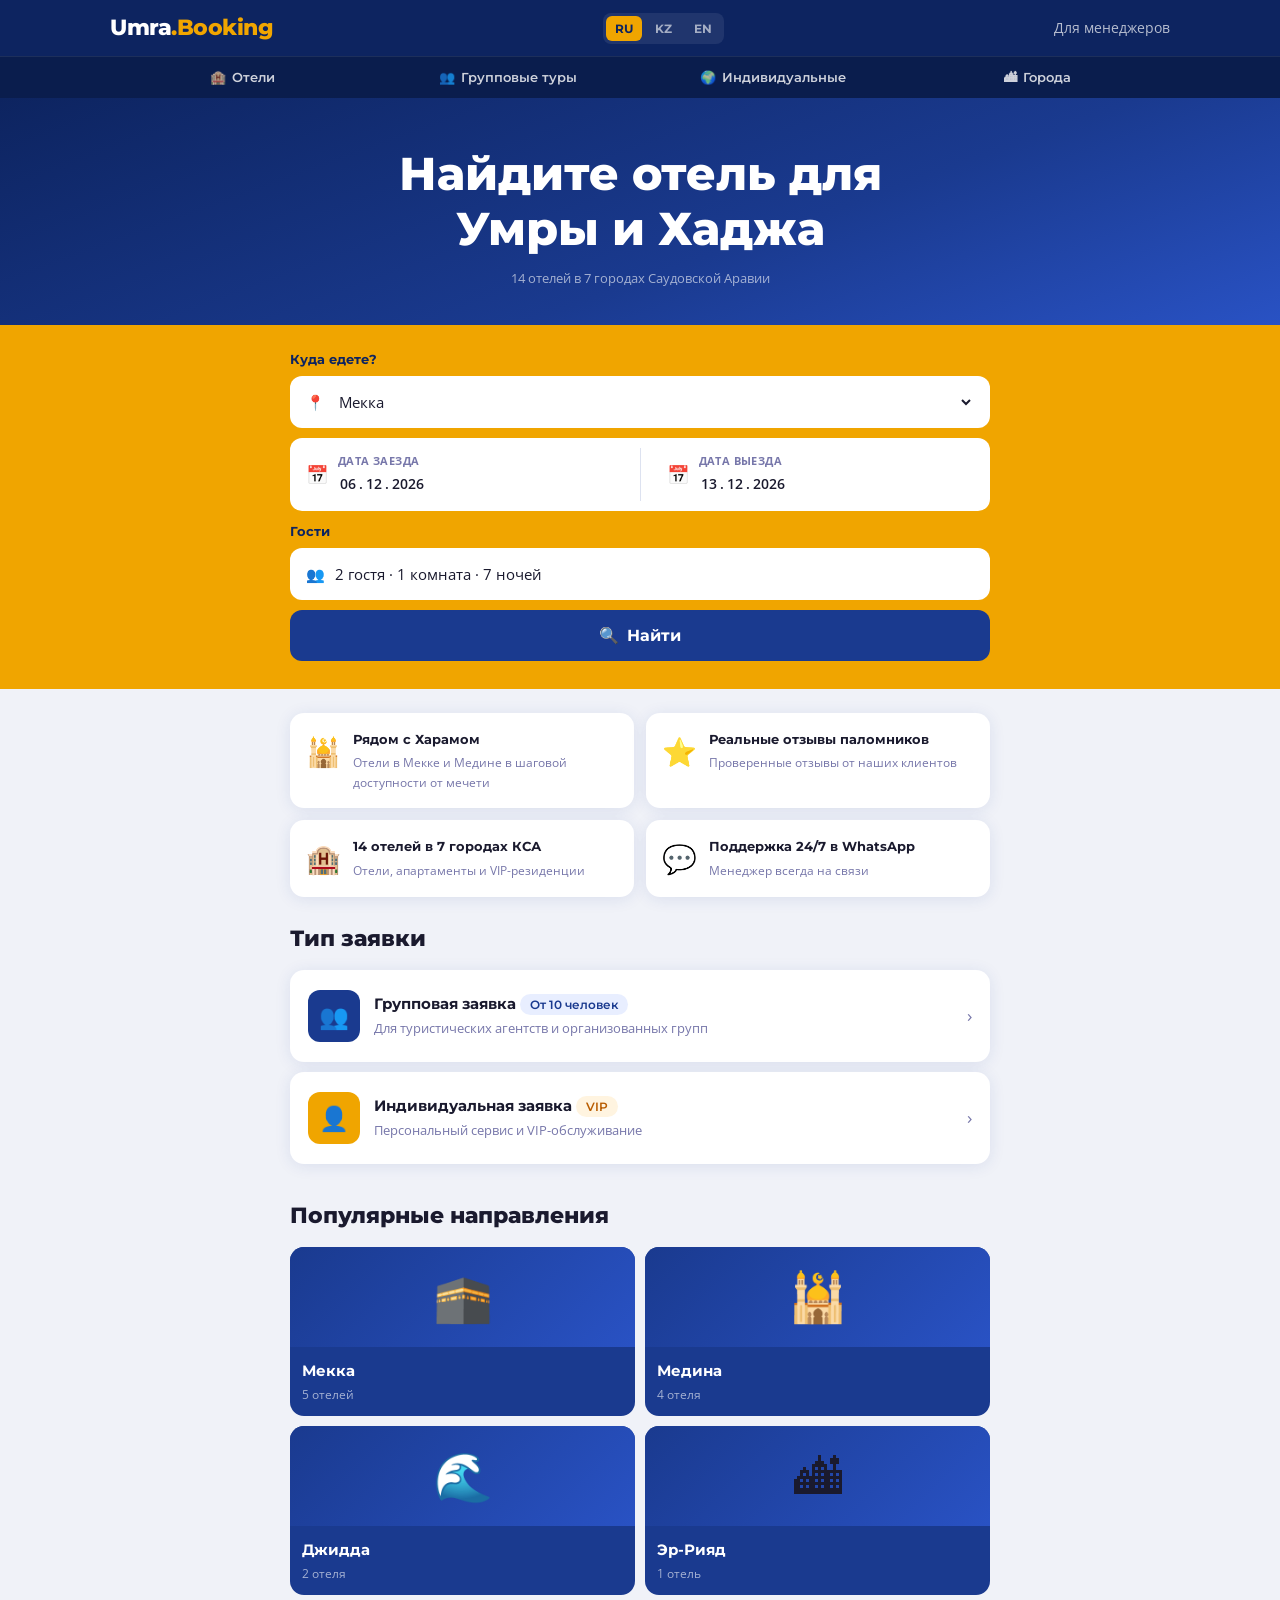
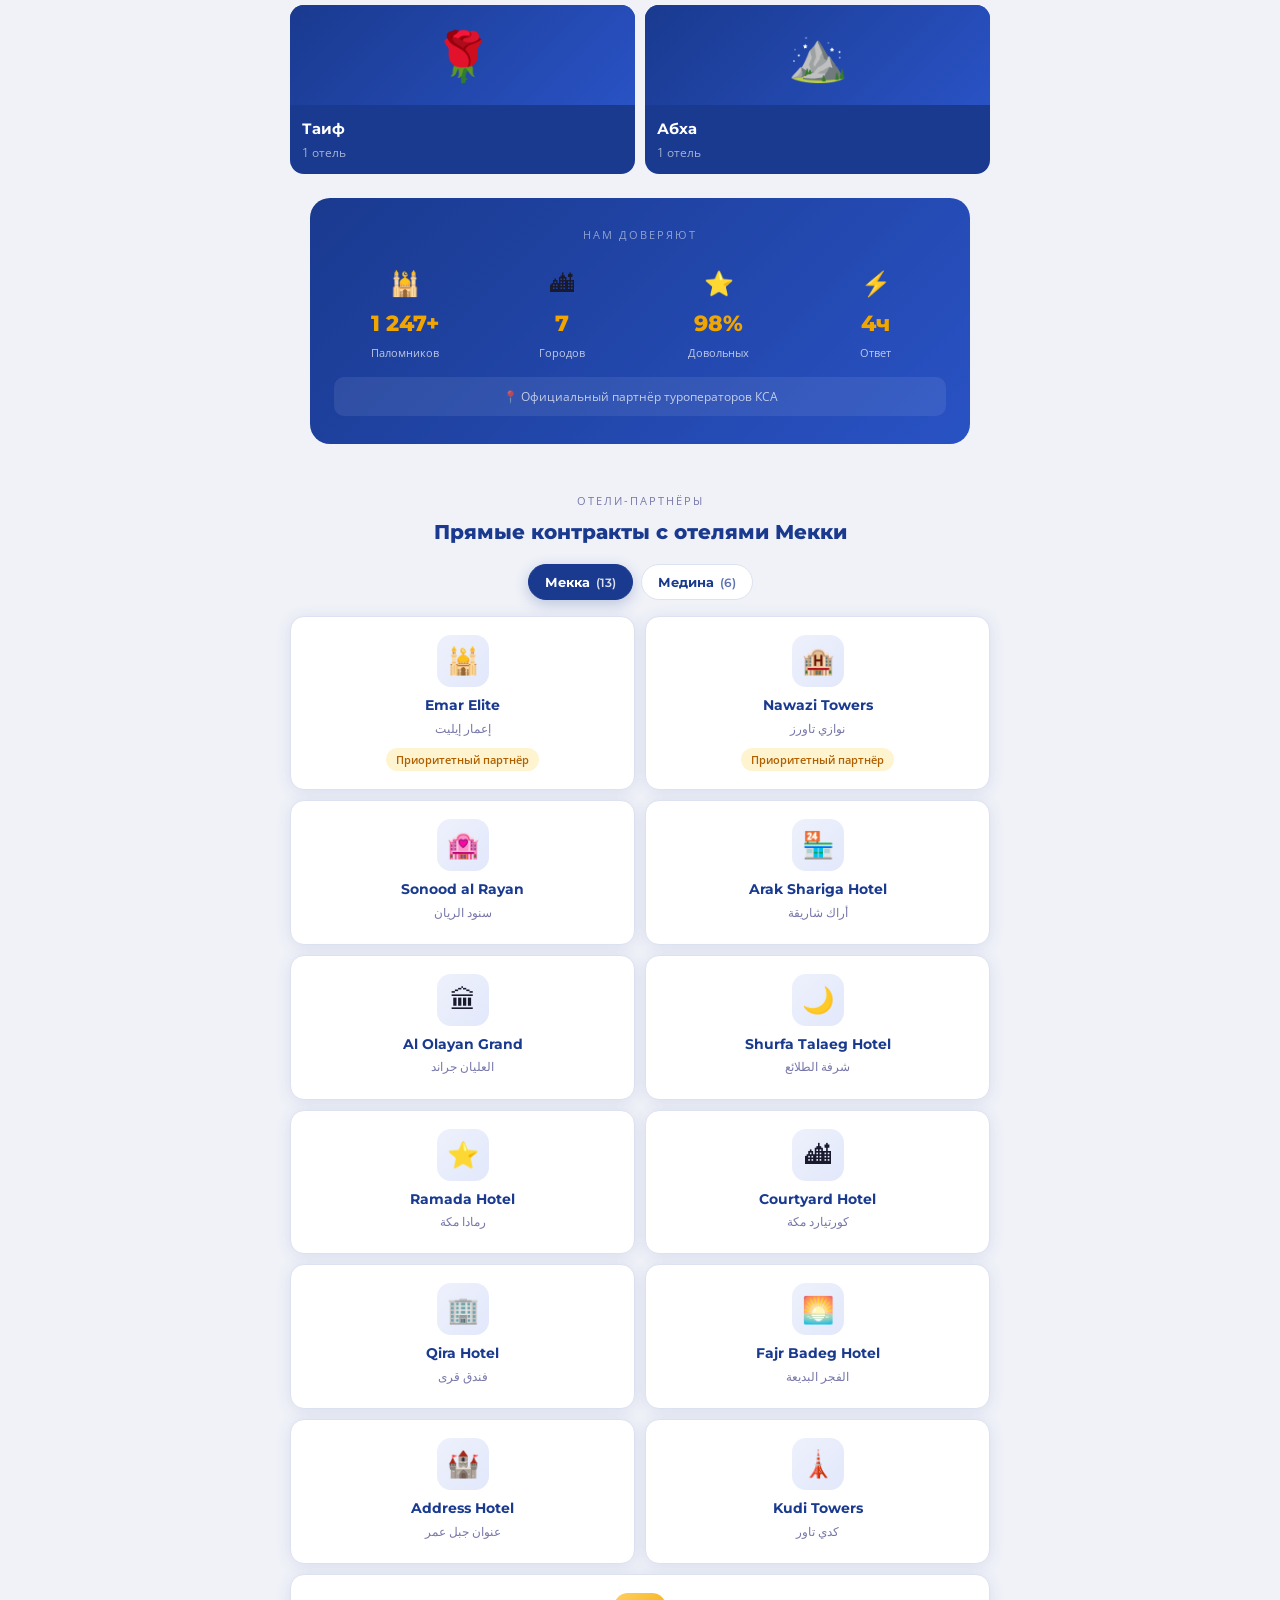
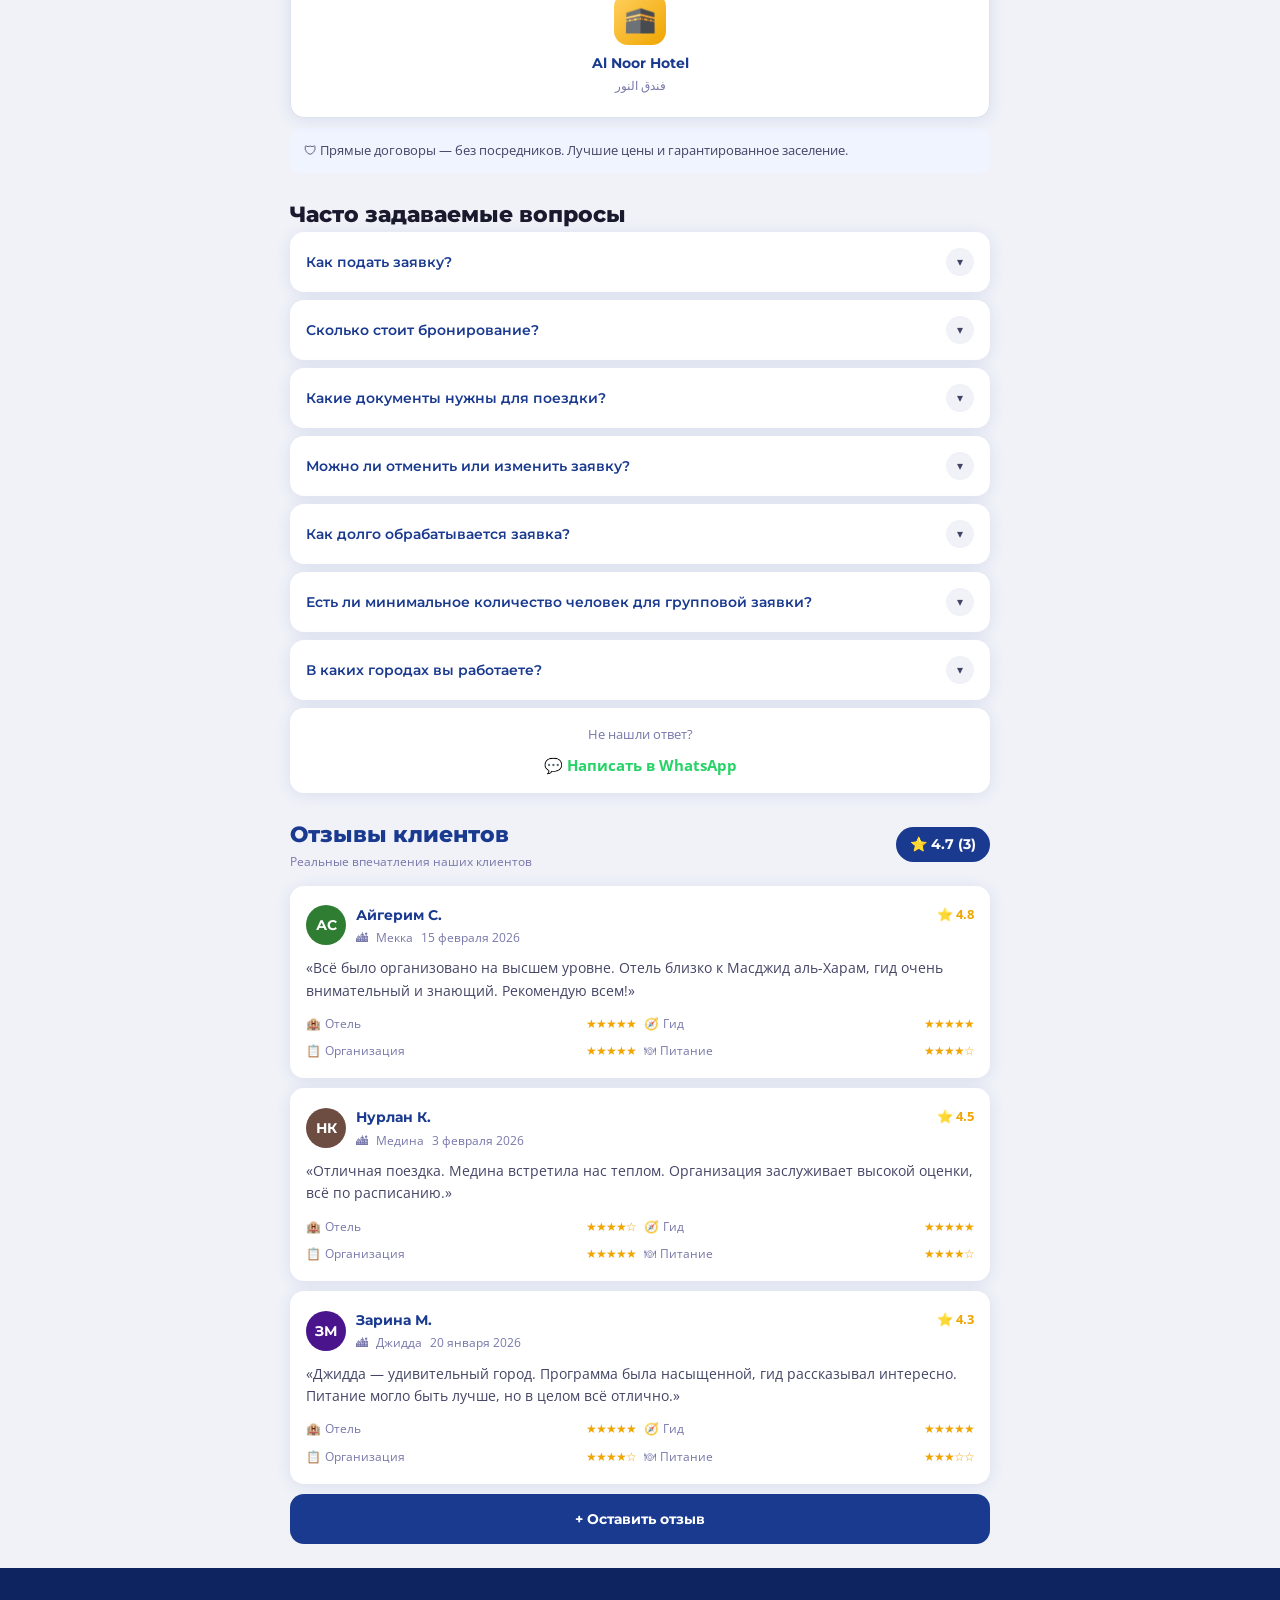
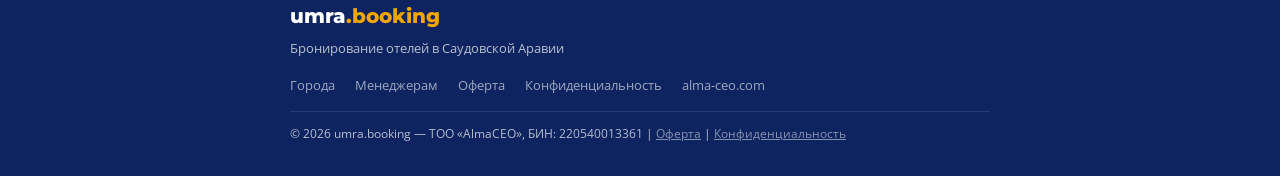
==== commit d9f85ec4: "medina oteli +w" ====
--- a/index.html
+++ b/index.html
@@ -486,6 +486,12 @@
       background: linear-gradient(135deg, #eef1fc, #e2e8fb);
     }
     .partner-card-wide .partner-icon { background: linear-gradient(135deg, var(--gold-light), var(--gold)); }
+    /* Фото отеля — подставляется автоматически вместо иконки-стикера,
+       как только в data-photo карточки появится ссылка на картинку */
+    .partner-photo {
+      width: 100%; height: 96px; margin: 0 auto 10px;
+      display: block; object-fit: cover; border-radius: 14px;
+    }
     .partner-name { font-family: 'Montserrat', sans-serif; font-weight: 700; font-size: 14px; color: var(--blue); line-height: 1.25; }
     .partner-arabic { font-size: 12px; color: var(--text-light); margin: 4px 0; direction: rtl; }
     .partner-badge {
@@ -730,6 +736,60 @@
       font-family: 'Montserrat', sans-serif; font-weight: 700; font-size: 14px;
     }
 
+    /* HOTELS LIST PAGE */
+    .hotels-search-summary {
+      max-width: 700px; margin: 0 auto 18px;
+      background: #eef1fc; border-radius: 12px;
+      padding: 12px 16px; font-size: 13px; color: var(--text-mid);
+      display: flex; flex-wrap: wrap; gap: 6px 16px;
+    }
+    .hotels-search-summary b { color: var(--blue); }
+    .hotels-list { max-width: 700px; margin: 0 auto; display: flex; flex-direction: column; gap: 12px; }
+    .hotel-list-card {
+      background: white; border-radius: var(--radius);
+      padding: 16px; box-shadow: var(--shadow);
+      display: flex; align-items: center; gap: 14px;
+      border: 1.5px solid var(--border);
+    }
+    .hotel-list-icon {
+      width: 52px; height: 52px; border-radius: 14px; flex-shrink: 0;
+      display: flex; align-items: center; justify-content: center; font-size: 26px;
+      background: linear-gradient(135deg, #eef1fc, #e2e8fb);
+    }
+    /* Фото отеля на странице списка отелей — подставляется вместо иконки,
+       если у отеля в data-photo указана ссылка на картинку */
+    .hotel-list-photo {
+      width: 60px; height: 60px; border-radius: 14px; flex-shrink: 0;
+      object-fit: cover;
+    }
+    .hotel-list-info { flex: 1; min-width: 0; }
+    .hotel-list-name { font-family: 'Montserrat', sans-serif; font-weight: 700; font-size: 15px; color: var(--blue); line-height: 1.3; }
+    .hotel-list-arabic { font-size: 12px; color: var(--text-light); margin-top: 2px; direction: rtl; }
+    .hotel-list-badge {
+      display: inline-block; margin-top: 6px;
+      background: #fff4d0; color: #b06000;
+      font-size: 11px; font-weight: 600; padding: 3px 10px; border-radius: 20px;
+    }
+    .hotel-book-btn {
+      flex-shrink: 0;
+      background: #25d366; color: white; border: none;
+      font-family: 'Montserrat', sans-serif; font-weight: 700; font-size: 13px;
+      padding: 12px 18px; border-radius: 10px; cursor: pointer;
+      transition: opacity 0.2s, transform 0.2s;
+      white-space: nowrap;
+    }
+    .hotel-book-btn:hover { opacity: 0.9; transform: translateY(-1px); }
+    .hotels-empty {
+      max-width: 700px; margin: 0 auto; text-align: center;
+      background: white; border-radius: 20px; padding: 36px 20px; box-shadow: var(--shadow);
+    }
+    .hotels-empty-icon { font-size: 44px; margin-bottom: 12px; }
+    .hotels-empty-text { font-size: 14px; color: var(--text-mid); margin-bottom: 20px; max-width: 420px; margin-left: auto; margin-right: auto; }
+    @media (max-width: 480px) {
+      .hotel-list-card { flex-wrap: wrap; }
+      .hotel-book-btn { width: 100%; }
+    }
+
     /* MANAGER PAGE */
     .manager-page {
       min-height: 100vh; background: var(--bg);
@@ -1038,75 +1098,104 @@
       <button type="button" class="partner-city-tab active" data-city="mecca" onclick="filterPartnersByCity('mecca', this)">
         <span data-i18n="cities.mecca">🕋 Мекка</span><span class="partner-city-tab-count">(13)</span>
       </button>
+      <button type="button" class="partner-city-tab" data-city="medina" onclick="filterPartnersByCity('medina', this)">
+        <span data-i18n="cities.medina">🕌 Медина</span><span class="partner-city-tab-count">(6)</span>
+      </button>
     </div>
 
     <div class="partners-all-grid" id="partnersGrid">
-      <a href="#" class="partner-card" data-city="mecca">
+      <a href="#" class="partner-card" data-city="mecca" data-photo="">
         <div class="partner-icon">🕌</div>
         <div class="partner-name">Emar Elite</div>
         <div class="partner-arabic">إعمار إيليت</div>
         <span class="partner-badge" data-i18n="partners.badge">Приоритетный партнёр</span>
       </a>
-      <a href="#" class="partner-card" data-city="mecca">
+      <a href="#" class="partner-card" data-city="mecca" data-photo="">
         <div class="partner-icon">🏨</div>
         <div class="partner-name">Nawazi Towers</div>
         <div class="partner-arabic">نوازي تاورز</div>
         <span class="partner-badge" data-i18n="partners.badge">Приоритетный партнёр</span>
       </a>
-      <a href="#" class="partner-card" data-city="mecca">
+      <a href="#" class="partner-card" data-city="mecca" data-photo="">
         <div class="partner-icon">🏩</div>
         <div class="partner-name">Sonood al Rayan</div>
         <div class="partner-arabic">سنود الريان</div>
       </a>
-      <a href="#" class="partner-card" data-city="mecca">
+      <a href="#" class="partner-card" data-city="mecca" data-photo="">
         <div class="partner-icon">🏪</div>
         <div class="partner-name">Arak Shariga Hotel</div>
         <div class="partner-arabic">أراك شاريقة</div>
       </a>
-      <a href="#" class="partner-card" data-city="mecca">
+      <a href="#" class="partner-card" data-city="mecca" data-photo="">
         <div class="partner-icon">🏛</div>
         <div class="partner-name">Al Olayan Grand</div>
         <div class="partner-arabic">العليان جراند</div>
       </a>
-      <a href="#" class="partner-card" data-city="mecca">
+      <a href="#" class="partner-card" data-city="mecca" data-photo="">
         <div class="partner-icon">🌙</div>
         <div class="partner-name">Shurfa Talaeg Hotel</div>
         <div class="partner-arabic">شرفة الطلائع</div>
       </a>
-      <a href="#" class="partner-card" data-city="mecca">
+      <a href="#" class="partner-card" data-city="mecca" data-photo="">
         <div class="partner-icon">⭐</div>
         <div class="partner-name">Ramada Hotel</div>
         <div class="partner-arabic">رمادا مكة</div>
       </a>
-      <a href="#" class="partner-card" data-city="mecca">
+      <a href="#" class="partner-card" data-city="mecca" data-photo="">
         <div class="partner-icon">🏙</div>
         <div class="partner-name">Courtyard Hotel</div>
         <div class="partner-arabic">كورتيارد مكة</div>
       </a>
-      <a href="#" class="partner-card" data-city="mecca">
+      <a href="#" class="partner-card" data-city="mecca" data-photo="">
         <div class="partner-icon">🏢</div>
         <div class="partner-name">Qira Hotel</div>
         <div class="partner-arabic">فندق قرى</div>
       </a>
-      <a href="#" class="partner-card" data-city="mecca">
+      <a href="#" class="partner-card" data-city="mecca" data-photo="">
         <div class="partner-icon">🌅</div>
         <div class="partner-name">Fajr Badeg Hotel</div>
         <div class="partner-arabic">الفجر البديعة</div>
       </a>
-      <a href="#" class="partner-card" data-city="mecca">
+      <a href="#" class="partner-card" data-city="mecca" data-photo="">
         <div class="partner-icon">🏰</div>
         <div class="partner-name">Address Hotel</div>
         <div class="partner-arabic">عنوان جبل عمر</div>
       </a>
-      <a href="#" class="partner-card" data-city="mecca">
+      <a href="#" class="partner-card" data-city="mecca" data-photo="">
         <div class="partner-icon">🗼</div>
         <div class="partner-name">Kudi Towers</div>
         <div class="partner-arabic">كدي تاور</div>
       </a>
-      <a href="#" class="partner-card partner-card-wide" data-city="mecca">
+      <a href="#" class="partner-card partner-card-wide" data-city="mecca" data-photo="">
         <div class="partner-icon">🕋</div>
         <div class="partner-name">Al Noor Hotel</div>
         <div class="partner-arabic">فندق النور</div>
+      </a>
+
+      <!-- ОТЕЛИ МЕДИНЫ -->
+      <a href="#" class="partner-card is-hidden" data-city="medina" data-photo="">
+        <div class="partner-icon">🕌</div>
+        <div class="partner-name">Odyst Hotel Madinah</div>
+      </a>
+      <a href="#" class="partner-card is-hidden" data-city="medina" data-photo="">
+        <div class="partner-icon">🏨</div>
+        <div class="partner-name">Al Mukhtara Al Alami Hotel</div>
+      </a>
+      <a href="#" class="partner-card is-hidden" data-city="medina" data-photo="">
+        <div class="partner-icon">🏩</div>
+        <div class="partner-name">Zuwar Al Alami Hotel</div>
+      </a>
+      <a href="#" class="partner-card is-hidden" data-city="medina" data-photo="">
+        <div class="partner-icon">🏛</div>
+        <div class="partner-name">Waqf Othman Hotel</div>
+      </a>
+      <a href="#" class="partner-card is-hidden" data-city="medina" data-photo="">
+        <div class="partner-icon">🏢</div>
+        <div class="partner-name">Al Mukhtara Plaza Hotel</div>
+      </a>
+      <a href="#" class="partner-card is-hidden" data-city="medina" data-photo="">
+        <div class="partner-icon">🌙</div>
+        <div class="partner-name">Al Mukhtara Al Masi Hotel</div>
       </a>
     </div>
     <div class="partners-note max700" data-i18n="partners.note">🛡 Прямые договоры — без посредников. Лучшие цены и гарантированное заселение.</div>
@@ -1604,6 +1693,26 @@
 </div><!-- /page-individual -->
 
 
+<!-- ========== HOTELS LIST PAGE ========== -->
+<div id="page-hotels" class="page">
+  <div class="form-page-header">
+    <button class="back-btn" onclick="showPage('page-main')" data-i18n="common.back">← Назад</button>
+    <div class="form-page-title-row">
+      <div class="form-page-icon">🏨</div>
+      <div>
+        <div class="form-page-brand">umra<span>.booking</span></div>
+        <div class="form-page-h1" id="hotels-page-title">Отели</div>
+      </div>
+    </div>
+  </div>
+  <div class="form-page-progress"></div>
+  <div class="form-body">
+    <div class="hotels-search-summary" id="hotels-search-summary"></div>
+    <div class="hotels-list" id="hotels-list"><!-- заполняется через JS в showHotelsPage() --></div>
+  </div>
+</div><!-- /page-hotels -->
+
+
 <!-- ========== MANAGER PAGE ========== -->
 <div id="page-manager" class="page">
   <div class="manager-page">
@@ -1669,6 +1778,12 @@
     "search.housing_house": "Дом",
     "search.housing_villa": "Вилла",
     "search.housing_hotel": "Отель",
+
+    // HOTELS LIST PAGE (страница со списком отелей после поиска)
+    "hotels_page.title": "Отели",
+    "hotels_page.book_btn": "Забронировать",
+    "hotels_page.empty_text": "В каталоге пока нет отелей для этого города. Напишите менеджеру — подберём вариант вручную.",
+    "hotels_page.wa_hotel": "🏨 Отель",
 
     // CITIES (общие названия — используются в селектах, карточках, FAQ)
     "cities.mecca": "Мекка",
@@ -1901,6 +2016,11 @@
     "search.housing_villa": "Вилла",
     "search.housing_hotel": "Қонақүй",
 
+    "hotels_page.title": "Қонақүйлер",
+    "hotels_page.book_btn": "Брондау",
+    "hotels_page.empty_text": "Бұл қала үшін каталогта әзірге қонақүй жоқ. Менеджерге жазыңыз — қолмен нұсқа таңдап береміз.",
+    "hotels_page.wa_hotel": "🏨 Қонақүй",
+
     "cities.mecca": "Мекке",
     "cities.medina": "Мәдина",
     "cities.jeddah": "Жидда",
@@ -2120,6 +2240,11 @@
     "search.housing_villa": "Villa",
     "search.housing_hotel": "Hotel",
 
+    "hotels_page.title": "Hotels",
+    "hotels_page.book_btn": "Book now",
+    "hotels_page.empty_text": "There are no hotels in the catalog for this city yet. Message the manager — we'll find an option for you.",
+    "hotels_page.wa_hotel": "🏨 Hotel",
+
     "cities.mecca": "Mecca",
     "cities.medina": "Medina",
     "cities.jeddah": "Jeddah",
@@ -2835,18 +2960,147 @@
   function handleSearch() {
     const citySelect = document.getElementById('search-city');
     const selectedOption = citySelect.options[citySelect.selectedIndex];
+    const cityValue = citySelect.value; // 'mecca' | 'medina' | ... — совпадает с data-city у карточек отелей-партнёров
     const cityKey = selectedOption.getAttribute('data-i18n');
     const cityEn = (cityKey && tr(cityKey)) || selectedOption.text;
+    const cityLabel = (cityKey && t(cityKey)) || selectedOption.text;
     const checkin = getDateIso('checkin');
     const checkout = getDateIso('checkout');
     if (!checkin || !checkout) {
       alert(t('js.search_need_dates'));
       return;
     }
+
+    // Если выбран тип жилья "Отель" — открываем страницу со списком отелей,
+    // а не сразу WhatsApp
+    if (currentHousing === 'hotel') {
+      showHotelsPage({
+        cityValue: cityValue,
+        cityEn: cityEn,
+        cityLabel: cityLabel,
+        checkin: checkin,
+        checkout: checkout,
+        guestCount: guestCount,
+        roomCount: roomCount,
+        dayCount: dayCount
+      });
+      return;
+    }
+
+    // Дом / Вилла — как и раньше, сразу открываем WhatsApp
     // Сообщение менеджеру в WhatsApp — всегда на английском
-    const housingKey = currentHousing === 'villa' ? 'search.housing_villa' : (currentHousing === 'hotel' ? 'search.housing_hotel' : 'search.housing_house');
+    const housingKey = currentHousing === 'villa' ? 'search.housing_villa' : 'search.housing_house';
     const housingLabel = tr(housingKey);
     const msg = `${tr('js.wa_greeting')}\n${tr('js.wa_city')}: ${cityEn}\n${tr('js.wa_housing')}: ${housingLabel}\n${tr('js.wa_checkin')}: ${checkin}\n${tr('js.wa_checkout')}: ${checkout}\n${tr('js.wa_guests')}: ${guestCount}\n${tr('search.rooms')}: ${roomCount}\n${tr('search.days')}: ${dayCount}`;
+    window.open('https://wa.me/77072807888?text=' + encodeURIComponent(msg), '_blank');
+  }
+
+  // ===== СТРАНИЦА СО СПИСКОМ ОТЕЛЕЙ =====
+  // Текущие параметры поиска — нужны кнопке "Забронировать" на каждой карточке отеля
+  let currentHotelSearch = null;
+
+  // Берём реальные отели прямо из секции "Отели-партнёры" (#partnersGrid),
+  // чтобы не дублировать данные и не придумывать несуществующие названия отелей.
+  function getHotelsForCity(cityValue) {
+    const cards = document.querySelectorAll('#partnersGrid .partner-card[data-city="' + cityValue + '"]');
+    const list = [];
+    cards.forEach(function (card) {
+      const iconEl = card.querySelector('.partner-icon');
+      const nameEl = card.querySelector('.partner-name');
+      const arabicEl = card.querySelector('.partner-arabic');
+      const badgeEl = card.querySelector('.partner-badge');
+      const photoUrl = (card.dataset.photo || '').trim();
+      list.push({
+        icon: iconEl ? iconEl.textContent.trim() : '🏨',
+        name: nameEl ? nameEl.textContent.trim() : '',
+        arabic: arabicEl ? arabicEl.textContent.trim() : '',
+        badge: badgeEl ? badgeEl.textContent.trim() : '',
+        photo: photoUrl
+      });
+    });
+    return list;
+  }
+
+  // Как только в карточке отеля (#partnersGrid) появляется ссылка в data-photo —
+  // эта функция подставляет реальное фото вместо иконки-стикера на главной
+  // странице (в разделе "Отели-партнёры"). Ничего делать руками в JS не нужно:
+  // просто впишите ссылку на фото в data-photo="" у нужного отеля в HTML.
+  function applyPartnerPhotos() {
+    document.querySelectorAll('#partnersGrid .partner-card[data-photo]').forEach(function (card) {
+      const url = (card.dataset.photo || '').trim();
+      if (!url || card.querySelector('.partner-photo')) return;
+      const iconEl = card.querySelector('.partner-icon');
+      if (!iconEl) return;
+      const img = document.createElement('img');
+      img.src = url;
+      img.alt = (card.querySelector('.partner-name') || {}).textContent || '';
+      img.className = 'partner-photo';
+      iconEl.replaceWith(img);
+    });
+  }
+  document.addEventListener('DOMContentLoaded', applyPartnerPhotos);
+
+  function escapeHtml(str) {
+    const div = document.createElement('div');
+    div.textContent = str;
+    return div.innerHTML;
+  }
+
+  function showHotelsPage(params) {
+    currentHotelSearch = params;
+
+    document.getElementById('hotels-page-title').textContent = t('hotels_page.title') + ' — ' + params.cityLabel;
+
+    const summaryEl = document.getElementById('hotels-search-summary');
+    summaryEl.innerHTML =
+      '<span>📍 <b>' + escapeHtml(params.cityLabel) + '</b></span>' +
+      '<span>📅 <b>' + escapeHtml(params.checkin) + '</b> → <b>' + escapeHtml(params.checkout) + '</b></span>' +
+      '<span>👥 <b>' + params.guestCount + ' ' + guestsWord(params.guestCount, currentLang) + '</b></span>';
+
+    const listEl = document.getElementById('hotels-list');
+    const hotels = getHotelsForCity(params.cityValue);
+
+    if (hotels.length === 0) {
+      listEl.innerHTML =
+        '<div class="hotels-empty">' +
+          '<div class="hotels-empty-icon">🕌</div>' +
+          '<div class="hotels-empty-text">' + escapeHtml(t('hotels_page.empty_text')) + '</div>' +
+          '<button class="hotel-book-btn" onclick="bookHotel(\'\')">💬 ' + escapeHtml(t('common.whatsapp_btn')) + '</button>' +
+        '</div>';
+    } else {
+      listEl.innerHTML = hotels.map(function (h) {
+        const mediaHtml = h.photo
+          ? '<img class="hotel-list-photo" src="' + escapeHtml(h.photo) + '" alt="' + escapeHtml(h.name) + '">'
+          : '<div class="hotel-list-icon">' + h.icon + '</div>';
+        return (
+          '<div class="hotel-list-card">' +
+            mediaHtml +
+            '<div class="hotel-list-info">' +
+              '<div class="hotel-list-name">' + escapeHtml(h.name) + '</div>' +
+              (h.arabic ? '<div class="hotel-list-arabic">' + escapeHtml(h.arabic) + '</div>' : '') +
+              (h.badge ? '<div class="hotel-list-badge">' + escapeHtml(h.badge) + '</div>' : '') +
+            '</div>' +
+            '<button class="hotel-book-btn" onclick="bookHotel(\'' + h.name.replace(/'/g, "\\'") + '\')">' + escapeHtml(t('hotels_page.book_btn')) + '</button>' +
+          '</div>'
+        );
+      }).join('');
+    }
+
+    showPage('page-hotels');
+  }
+
+  // Кнопка "Забронировать" на карточке отеля — отправляет номер WhatsApp
+  // с деталями заявки, включая название конкретного отеля
+  function bookHotel(hotelName) {
+    const s = currentHotelSearch || {};
+    let msg = tr('js.wa_greeting') + '\n';
+    if (hotelName) msg += tr('hotels_page.wa_hotel') + ': ' + hotelName + '\n';
+    msg += tr('js.wa_city') + ': ' + (s.cityEn || '') + '\n';
+    msg += tr('js.wa_checkin') + ': ' + (s.checkin || '') + '\n';
+    msg += tr('js.wa_checkout') + ': ' + (s.checkout || '') + '\n';
+    msg += tr('js.wa_guests') + ': ' + (s.guestCount != null ? s.guestCount : '') + '\n';
+    msg += tr('search.rooms') + ': ' + (s.roomCount != null ? s.roomCount : '') + '\n';
+    msg += tr('search.days') + ': ' + (s.dayCount != null ? s.dayCount : '');
     window.open('https://wa.me/77072807888?text=' + encodeURIComponent(msg), '_blank');
   }
 
